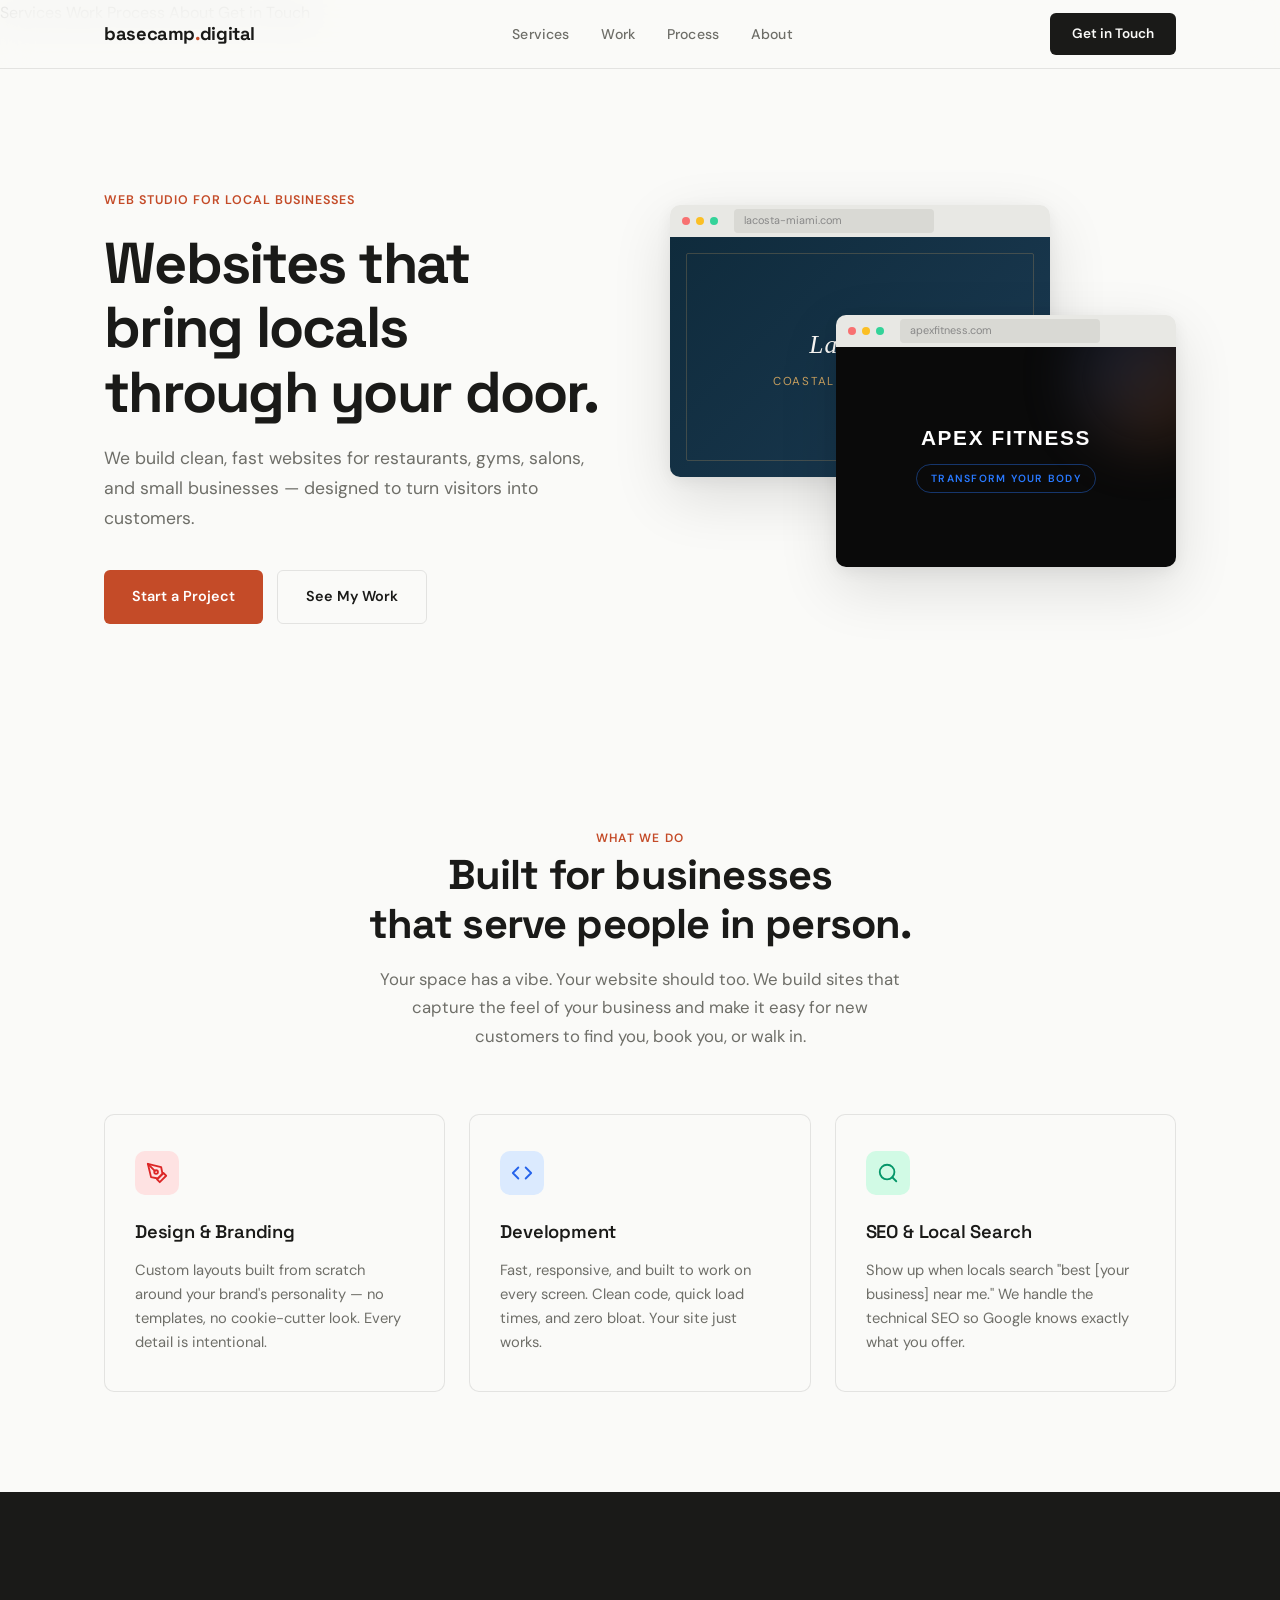
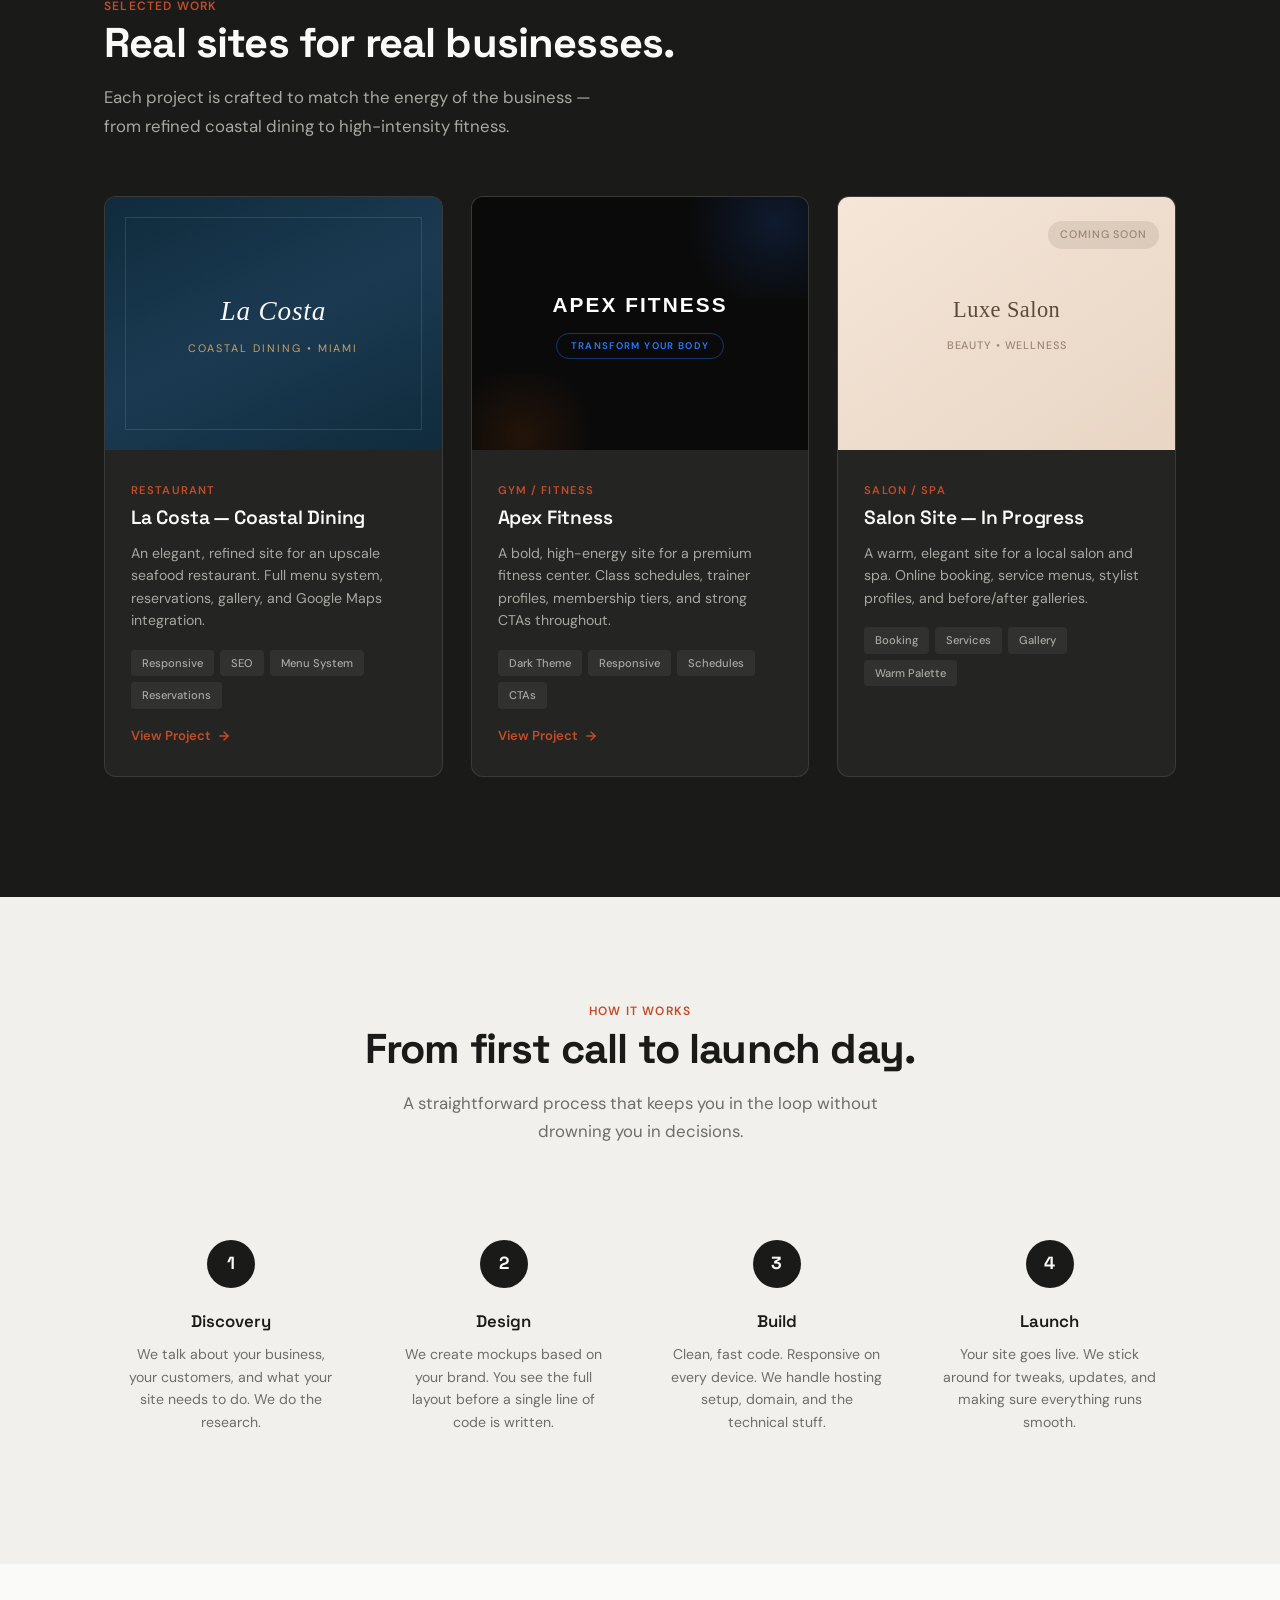
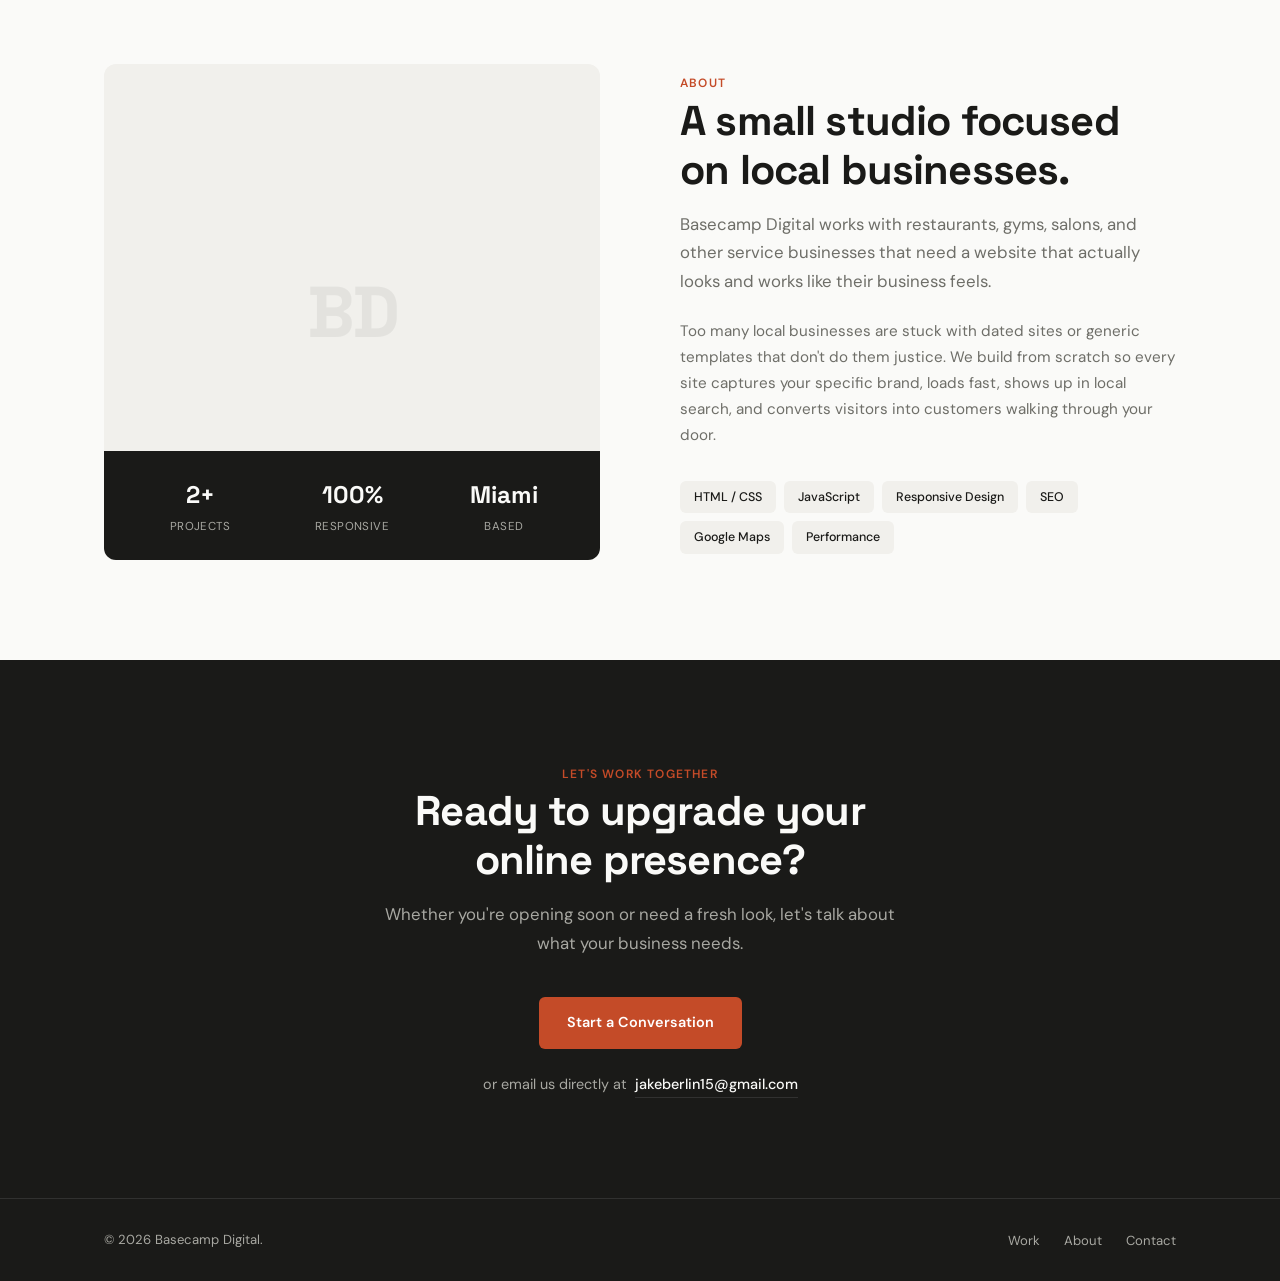
==== index.html @ 34c3a5a4 "pre-redesign snapshot" ====
<!DOCTYPE html>
<html lang="en">
<head>
  <meta charset="UTF-8">
  <meta name="viewport" content="width=device-width, initial-scale=1.0">
  <title>Basecamp Digital — Websites for Local Businesses</title>
  <meta name="description" content="Basecamp Digital builds sharp, conversion-focused websites for restaurants, gyms, salons, and local businesses. We make your online presence match your in-person experience.">
  <link rel="preconnect" href="https://fonts.googleapis.com">
  <link rel="preconnect" href="https://fonts.gstatic.com" crossorigin>
  <link href="https://fonts.googleapis.com/css2?family=DM+Sans:ital,opsz,wght@0,9..40,400;0,9..40,500;0,9..40,600;0,9..40,700;1,9..40,400&family=Space+Grotesk:wght@400;500;600;700&display=swap" rel="stylesheet">
  <style>
    /* ===== RESET ===== */
    *, *::before, *::after { margin: 0; padding: 0; box-sizing: border-box; }
    html { scroll-behavior: smooth; scroll-padding-top: 80px; }

    /* ===== TOKENS ===== */
    :root {
      --bg: #FAFAF8;
      --bg-alt: #F1F0EC;
      --bg-dark: #1A1A18;
      --bg-dark-alt: #242422;
      --text: #1A1A18;
      --text-muted: #6E6E68;
      --text-inv: #FAFAF8;
      --text-inv-muted: #A8A8A2;
      --accent: #C44B28;
      --accent-hover: #A83D1F;
      --rule: rgba(26,26,24,0.10);
      --rule-inv: rgba(250,250,248,0.10);
      --heading: 'Space Grotesk', system-ui, sans-serif;
      --body: 'DM Sans', system-ui, sans-serif;
      --ease: cubic-bezier(0.25, 0.46, 0.45, 0.94);
      --radius: 6px;
    }

    body {
      font-family: var(--body);
      color: var(--text);
      background: var(--bg);
      line-height: 1.65;
      -webkit-font-smoothing: antialiased;
      overflow-x: hidden;
    }

    img { max-width: 100%; display: block; }
    a { text-decoration: none; color: inherit; }

    .container {
      width: 100%;
      max-width: 1120px;
      margin: 0 auto;
      padding: 0 24px;
    }

    /* ===== NAV ===== */
    .nav {
      position: fixed; top: 0; left: 0; width: 100%;
      z-index: 100;
      background: rgba(250,250,248,0.88);
      backdrop-filter: blur(16px);
      -webkit-backdrop-filter: blur(16px);
      border-bottom: 1px solid var(--rule);
      transition: background 0.3s;
    }
    .nav .container {
      display: flex; align-items: center; justify-content: space-between;
      height: 68px;
    }
    .nav-brand {
      font-family: var(--heading);
      font-weight: 700;
      font-size: 1.15rem;
      letter-spacing: -0.02em;
      color: var(--text);
    }
    .nav-brand span { color: var(--accent); }
    .nav-links {
      display: flex; gap: 32px;
      list-style: none;
    }
    .nav-links a {
      font-size: 0.88rem;
      font-weight: 500;
      color: var(--text-muted);
      letter-spacing: 0.01em;
      transition: color 0.2s;
    }
    .nav-links a:hover { color: var(--text); }
    .nav-cta {
      font-size: 0.85rem;
      font-weight: 600;
      color: var(--text-inv);
      background: var(--text);
      padding: 10px 22px;
      border-radius: var(--radius);
      transition: background 0.2s, transform 0.15s;
    }
    .nav-cta:hover { background: var(--accent); transform: translateY(-1px); }

    .menu-toggle {
      display: none;
      background: none; border: none; cursor: pointer;
      width: 28px; height: 20px; position: relative;
    }
    .menu-toggle span {
      display: block; width: 100%; height: 2px;
      background: var(--text);
      position: absolute; left: 0;
      transition: all 0.3s var(--ease);
    }
    .menu-toggle span:nth-child(1) { top: 0; }
    .menu-toggle span:nth-child(2) { top: 9px; }
    .menu-toggle span:nth-child(3) { top: 18px; }
    .menu-toggle.active span:nth-child(1) { top: 9px; transform: rotate(45deg); }
    .menu-toggle.active span:nth-child(2) { opacity: 0; }
    .menu-toggle.active span:nth-child(3) { top: 9px; transform: rotate(-45deg); }

    /* ===== HERO ===== */
    .hero {
      padding: 160px 0 100px;
      position: relative;
    }
    .hero .container {
      display: grid;
      grid-template-columns: 1fr 1fr;
      gap: 60px;
      align-items: center;
    }
    .hero-label {
      display: inline-block;
      font-size: 0.78rem;
      font-weight: 600;
      letter-spacing: 0.08em;
      text-transform: uppercase;
      color: var(--accent);
      margin-bottom: 20px;
    }
    .hero h1 {
      font-family: var(--heading);
      font-size: clamp(2.4rem, 5vw, 3.6rem);
      font-weight: 700;
      line-height: 1.12;
      letter-spacing: -0.03em;
      color: var(--text);
      margin-bottom: 20px;
    }
    .hero-sub {
      font-size: 1.1rem;
      color: var(--text-muted);
      line-height: 1.7;
      max-width: 480px;
      margin-bottom: 36px;
    }
    .hero-actions { display: flex; gap: 14px; flex-wrap: wrap; }
    .btn {
      display: inline-flex; align-items: center; gap: 8px;
      font-family: var(--body);
      font-size: 0.9rem;
      font-weight: 600;
      padding: 14px 28px;
      border-radius: var(--radius);
      border: none; cursor: pointer;
      transition: all 0.2s var(--ease);
    }
    .btn-primary {
      background: var(--accent);
      color: #fff;
    }
    .btn-primary:hover { background: var(--accent-hover); transform: translateY(-1px); }
    .btn-secondary {
      background: transparent;
      color: var(--text);
      border: 1.5px solid var(--rule);
    }
    .btn-secondary:hover { border-color: var(--text); }

    /* Hero visual — stacked browser mockups */
    .hero-visual {
      position: relative;
      height: 420px;
    }
    .browser-mock {
      position: absolute;
      border-radius: 10px;
      overflow: hidden;
      box-shadow: 0 20px 60px rgba(0,0,0,0.12), 0 4px 16px rgba(0,0,0,0.06);
      transition: transform 0.4s var(--ease), box-shadow 0.4s var(--ease);
    }
    .browser-mock:hover {
      transform: translateY(-6px);
      box-shadow: 0 28px 70px rgba(0,0,0,0.16), 0 6px 20px rgba(0,0,0,0.08);
    }
    .browser-bar {
      height: 32px;
      background: #E8E8E4;
      display: flex; align-items: center; padding: 0 12px; gap: 6px;
    }
    .browser-dot {
      width: 8px; height: 8px; border-radius: 50%;
    }
    .browser-dot:nth-child(1) { background: #F87171; }
    .browser-dot:nth-child(2) { background: #FBBF24; }
    .browser-dot:nth-child(3) { background: #34D399; }
    .browser-url {
      margin-left: 10px;
      font-size: 0.68rem;
      color: #888;
      background: #D9D9D4;
      padding: 3px 10px;
      border-radius: 4px;
      flex: 1;
      max-width: 200px;
    }

    .mock-la-costa {
      width: 380px;
      top: 10px; left: 0;
      z-index: 2;
    }
    .mock-la-costa .mock-body {
      height: 240px;
      background: linear-gradient(135deg, #0F2B3C, #1B3A52);
      position: relative;
      display: flex; flex-direction: column;
      align-items: center; justify-content: center;
      color: #FAF8F5;
    }
    .mock-la-costa .mock-body h3 {
      font-family: 'Georgia', serif;
      font-size: 1.6rem;
      font-weight: 400;
      font-style: italic;
      letter-spacing: 0.04em;
      margin-bottom: 6px;
    }
    .mock-la-costa .mock-body p {
      font-size: 0.72rem;
      letter-spacing: 0.15em;
      text-transform: uppercase;
      color: #C9A05F;
    }
    .mock-la-costa .mock-body::before {
      content: '';
      position: absolute;
      top: 16px; left: 16px; right: 16px; bottom: 16px;
      border: 1px solid rgba(201,160,95,0.25);
      border-radius: 2px;
      pointer-events: none;
    }

    .mock-apex {
      width: 340px;
      top: 120px; right: 0;
      z-index: 3;
    }
    .mock-apex .mock-body {
      height: 220px;
      background: #0a0a0a;
      display: flex; flex-direction: column;
      align-items: center; justify-content: center;
      color: #fff;
      position: relative;
      overflow: hidden;
    }
    .mock-apex .mock-body::before {
      content: '';
      position: absolute;
      top: -40px; right: -40px;
      width: 140px; height: 140px;
      background: linear-gradient(135deg, #2979ff, #ff6d00);
      border-radius: 50%;
      opacity: 0.2;
      filter: blur(30px);
    }
    .mock-apex .mock-body h3 {
      font-family: 'Inter', sans-serif;
      font-size: 1.3rem;
      font-weight: 900;
      text-transform: uppercase;
      letter-spacing: 0.08em;
      margin-bottom: 8px;
    }
    .mock-apex .mock-body .mock-tag {
      font-size: 0.65rem;
      font-weight: 600;
      text-transform: uppercase;
      letter-spacing: 0.12em;
      padding: 5px 14px;
      border: 1px solid rgba(41,121,255,0.4);
      border-radius: 20px;
      color: #2979ff;
    }

    /* ===== SECTION SHARED ===== */
    .section-tag {
      font-size: 0.75rem;
      font-weight: 600;
      letter-spacing: 0.1em;
      text-transform: uppercase;
      color: var(--accent);
      margin-bottom: 14px;
    }
    .section-title {
      font-family: var(--heading);
      font-size: clamp(1.8rem, 3.5vw, 2.6rem);
      font-weight: 700;
      letter-spacing: -0.02em;
      line-height: 1.18;
      margin-bottom: 16px;
    }
    .section-desc {
      font-size: 1.05rem;
      color: var(--text-muted);
      max-width: 520px;
      line-height: 1.7;
    }

    /* ===== SERVICES ===== */
    .services {
      padding: 100px 0;
      background: var(--bg);
    }
    .services-header {
      text-align: center;
      margin-bottom: 64px;
    }
    .services-header .section-desc { margin: 0 auto; }
    .services-grid {
      display: grid;
      grid-template-columns: repeat(3, 1fr);
      gap: 24px;
    }
    .service-card {
      padding: 36px 30px;
      border-radius: 10px;
      border: 1px solid var(--rule);
      background: var(--bg);
      transition: all 0.3s var(--ease);
    }
    .service-card:hover {
      border-color: transparent;
      box-shadow: 0 12px 40px rgba(0,0,0,0.07);
      transform: translateY(-4px);
    }
    .service-icon {
      width: 44px; height: 44px;
      border-radius: 10px;
      display: flex; align-items: center; justify-content: center;
      margin-bottom: 22px;
      font-size: 1.2rem;
    }
    .service-icon.design { background: #FEE2E2; color: #DC2626; }
    .service-icon.dev { background: #DBEAFE; color: #2563EB; }
    .service-icon.seo { background: #D1FAE5; color: #059669; }
    .service-card h3 {
      font-family: var(--heading);
      font-size: 1.15rem;
      font-weight: 600;
      margin-bottom: 10px;
      letter-spacing: -0.01em;
    }
    .service-card p {
      font-size: 0.92rem;
      color: var(--text-muted);
      line-height: 1.65;
    }

    /* ===== WORK / PORTFOLIO ===== */
    .work {
      padding: 100px 0 120px;
      background: var(--bg-dark);
      color: var(--text-inv);
    }
    .work .section-desc { color: var(--text-inv-muted); }
    .work-header {
      display: flex;
      justify-content: space-between;
      align-items: flex-end;
      margin-bottom: 56px;
    }
    .work-grid {
      display: grid;
      grid-template-columns: repeat(3, 1fr);
      gap: 28px;
    }
    .work-card {
      border-radius: 12px;
      overflow: hidden;
      background: var(--bg-dark-alt);
      border: 1px solid var(--rule-inv);
      transition: all 0.35s var(--ease);
      position: relative;
    }
    .work-card:hover {
      transform: translateY(-6px);
      border-color: rgba(250,250,248,0.18);
      box-shadow: 0 20px 50px rgba(0,0,0,0.3);
    }
    .work-thumb {
      width: 100%;
      aspect-ratio: 4/3;
      overflow: hidden;
      position: relative;
    }
    .work-thumb-inner {
      width: 100%;
      height: 100%;
      display: flex;
      flex-direction: column;
      align-items: center;
      justify-content: center;
      transition: transform 0.4s var(--ease);
    }
    .work-card:hover .work-thumb-inner { transform: scale(1.03); }

    /* La Costa preview thumb */
    .thumb-lacosta {
      background: linear-gradient(155deg, #0F2B3C 0%, #1B3A52 50%, #0F2B3C 100%);
      position: relative;
    }
    .thumb-lacosta::after {
      content: '';
      position: absolute;
      inset: 20px;
      border: 1px solid rgba(201,160,95,0.2);
      pointer-events: none;
    }
    .thumb-lacosta h4 {
      font-family: 'Georgia', serif;
      font-size: 1.7rem;
      font-weight: 400;
      font-style: italic;
      color: #FAF8F5;
      letter-spacing: 0.03em;
    }
    .thumb-lacosta span {
      font-size: 0.68rem;
      letter-spacing: 0.18em;
      text-transform: uppercase;
      color: #C9A05F;
      margin-top: 6px;
    }

    /* Apex preview thumb */
    .thumb-apex {
      background: #0a0a0a;
      position: relative;
      overflow: hidden;
    }
    .thumb-apex::before {
      content: '';
      position: absolute;
      top: -20%; right: -20%;
      width: 60%; height: 60%;
      background: radial-gradient(circle, rgba(41,121,255,0.15), transparent 70%);
      pointer-events: none;
    }
    .thumb-apex::after {
      content: '';
      position: absolute;
      bottom: -20%; left: -10%;
      width: 50%; height: 50%;
      background: radial-gradient(circle, rgba(255,109,0,0.1), transparent 70%);
      pointer-events: none;
    }
    .thumb-apex h4 {
      font-family: 'Inter', sans-serif;
      font-size: 1.3rem;
      font-weight: 900;
      text-transform: uppercase;
      letter-spacing: 0.1em;
      color: #fff;
    }
    .thumb-apex span {
      display: inline-block;
      margin-top: 10px;
      font-size: 0.6rem;
      font-weight: 600;
      letter-spacing: 0.14em;
      text-transform: uppercase;
      padding: 4px 14px;
      border: 1px solid rgba(41,121,255,0.4);
      border-radius: 20px;
      color: #2979ff;
    }

    /* Salon coming-soon thumb */
    .thumb-salon {
      background: linear-gradient(145deg, #F5E6D8, #E8D5C4);
      position: relative;
    }
    .thumb-salon h4 {
      font-family: 'Georgia', serif;
      font-size: 1.4rem;
      font-weight: 400;
      color: #5C4A3A;
      letter-spacing: 0.02em;
    }
    .thumb-salon span {
      font-size: 0.68rem;
      font-weight: 500;
      letter-spacing: 0.08em;
      text-transform: uppercase;
      color: #9B8574;
      margin-top: 8px;
    }
    .coming-soon-badge {
      position: absolute;
      top: 16px;
      right: 16px;
      font-size: 0.65rem;
      font-weight: 600;
      letter-spacing: 0.06em;
      text-transform: uppercase;
      padding: 5px 12px;
      border-radius: 20px;
      background: rgba(92, 74, 58, 0.12);
      color: #5C4A3A;
    }

    .work-info { padding: 26px 26px 28px; }
    .work-type {
      font-size: 0.7rem;
      font-weight: 600;
      letter-spacing: 0.1em;
      text-transform: uppercase;
      color: var(--accent);
      margin-bottom: 8px;
    }
    .work-info h3 {
      font-family: var(--heading);
      font-size: 1.2rem;
      font-weight: 600;
      letter-spacing: -0.01em;
      margin-bottom: 8px;
      color: var(--text-inv);
    }
    .work-info p {
      font-size: 0.88rem;
      color: var(--text-inv-muted);
      line-height: 1.6;
      margin-bottom: 18px;
    }
    .work-tags {
      display: flex; flex-wrap: wrap; gap: 6px;
    }
    .work-tag {
      font-size: 0.7rem;
      font-weight: 500;
      padding: 4px 11px;
      border-radius: 4px;
      background: rgba(250,250,248,0.06);
      color: var(--text-inv-muted);
    }
    .work-link {
      display: inline-flex;
      align-items: center;
      gap: 6px;
      font-size: 0.82rem;
      font-weight: 600;
      color: var(--accent);
      margin-top: 16px;
      transition: gap 0.2s;
    }
    .work-link:hover { gap: 10px; }
    .work-link svg { width: 14px; height: 14px; }

    /* ===== PROCESS ===== */
    .process {
      padding: 100px 0;
      background: var(--bg-alt);
    }
    .process-header {
      text-align: center;
      margin-bottom: 64px;
    }
    .process-header .section-desc { margin: 0 auto; }
    .process-steps {
      display: grid;
      grid-template-columns: repeat(4, 1fr);
      gap: 20px;
      position: relative;
    }
    .process-step {
      text-align: center;
      padding: 30px 20px;
    }
    .step-num {
      display: inline-flex;
      align-items: center; justify-content: center;
      width: 48px; height: 48px;
      border-radius: 50%;
      background: var(--text);
      color: var(--text-inv);
      font-family: var(--heading);
      font-size: 1.1rem;
      font-weight: 700;
      margin-bottom: 20px;
    }
    .process-step h3 {
      font-family: var(--heading);
      font-size: 1.05rem;
      font-weight: 600;
      margin-bottom: 8px;
    }
    .process-step p {
      font-size: 0.88rem;
      color: var(--text-muted);
      line-height: 1.6;
    }

    /* ===== ABOUT ===== */
    .about {
      padding: 100px 0;
      background: var(--bg);
    }
    .about .container {
      display: grid;
      grid-template-columns: 1fr 1fr;
      gap: 80px;
      align-items: center;
    }
    .about-visual {
      background: var(--bg-alt);
      border-radius: 12px;
      aspect-ratio: 1;
      display: flex;
      flex-direction: column;
      align-items: center;
      justify-content: center;
      position: relative;
      overflow: hidden;
    }
    .about-visual-text {
      font-family: var(--heading);
      font-size: 4.5rem;
      font-weight: 700;
      color: var(--text);
      opacity: 0.06;
      letter-spacing: -0.04em;
      line-height: 1;
    }
    .about-stats {
      position: absolute;
      bottom: 0; left: 0; right: 0;
      display: grid;
      grid-template-columns: repeat(3, 1fr);
      background: var(--text);
      padding: 24px 20px;
    }
    .stat {
      text-align: center;
    }
    .stat-num {
      font-family: var(--heading);
      font-size: 1.5rem;
      font-weight: 700;
      color: var(--text-inv);
    }
    .stat-label {
      font-size: 0.72rem;
      color: var(--text-inv-muted);
      letter-spacing: 0.04em;
      text-transform: uppercase;
      margin-top: 2px;
    }
    .about-content .section-desc {
      margin-bottom: 24px;
    }
    .about-detail {
      font-size: 0.95rem;
      color: var(--text-muted);
      line-height: 1.7;
      margin-bottom: 32px;
    }
    .about-tools {
      display: flex; flex-wrap: wrap; gap: 8px;
    }
    .tool-tag {
      font-size: 0.78rem;
      font-weight: 500;
      padding: 6px 14px;
      border-radius: var(--radius);
      background: var(--bg-alt);
      color: var(--text);
    }

    /* ===== CTA ===== */
    .cta-section {
      padding: 100px 0;
      background: var(--bg-dark);
      text-align: center;
    }
    .cta-section .section-tag { color: var(--accent); }
    .cta-section .section-title { color: var(--text-inv); }
    .cta-section .section-desc {
      color: var(--text-inv-muted);
      margin: 0 auto 40px;
    }
    .cta-actions { display: flex; gap: 14px; justify-content: center; flex-wrap: wrap; }
    .cta-email {
      display: inline-flex;
      align-items: center;
      gap: 8px;
      font-size: 0.9rem;
      color: var(--text-inv-muted);
      margin-top: 24px;
    }
    .cta-email a {
      color: var(--text-inv);
      font-weight: 500;
      border-bottom: 1px solid var(--rule-inv);
      transition: border-color 0.2s;
    }
    .cta-email a:hover { border-color: var(--accent); color: var(--accent); }

    /* ===== FOOTER ===== */
    .footer {
      padding: 28px 0;
      background: var(--bg-dark);
      border-top: 1px solid var(--rule-inv);
    }
    .footer .container {
      display: flex;
      justify-content: space-between;
      align-items: center;
    }
    .footer-left {
      font-size: 0.82rem;
      color: var(--text-inv-muted);
    }
    .footer-links {
      display: flex; gap: 24px; list-style: none;
    }
    .footer-links a {
      font-size: 0.82rem;
      color: var(--text-inv-muted);
      transition: color 0.2s;
    }
    .footer-links a:hover { color: var(--text-inv); }

    /* ===== RESPONSIVE ===== */
    @media (max-width: 960px) {
      .hero .container { grid-template-columns: 1fr; gap: 40px; }
      .hero-visual { height: 320px; margin: 0 auto; max-width: 500px; }
      .mock-la-costa { width: 300px; }
      .mock-apex { width: 270px; }
      .work-grid { grid-template-columns: repeat(2, 1fr); }
      .work-grid .work-card:last-child {
        grid-column: 1 / -1;
        max-width: 400px;
        justify-self: center;
      }
      .services-grid { grid-template-columns: repeat(2, 1fr); }
      .services-grid .service-card:last-child {
        grid-column: 1 / -1;
        max-width: 400px;
        justify-self: center;
      }
      .process-steps { grid-template-columns: repeat(2, 1fr); }
      .about .container { grid-template-columns: 1fr; gap: 40px; }
      .about-visual { max-height: 360px; }
    }
    @media (max-width: 680px) {
      .nav-links, .nav-cta-desktop { display: none; }
      .menu-toggle { display: block; }
      .mobile-menu {
        position: fixed;
        top: 68px; left: 0; right: 0; bottom: 0;
        background: rgba(250,250,248,0.98);
        backdrop-filter: blur(12px);
        display: flex; flex-direction: column;
        align-items: center; justify-content: center;
        gap: 28px;
        transform: translateY(-100%);
        opacity: 0;
        transition: all 0.35s var(--ease);
        z-index: 99;
        pointer-events: none;
      }
      .mobile-menu.open {
        transform: translateY(0);
        opacity: 1;
        pointer-events: auto;
      }
      .mobile-menu a {
        font-family: var(--heading);
        font-size: 1.4rem;
        font-weight: 600;
        color: var(--text);
        letter-spacing: -0.01em;
      }
      .hero { padding: 130px 0 60px; }
      .hero h1 { font-size: 2.2rem; }
      .hero-visual { height: 280px; }
      .mock-la-costa { width: 240px; }
      .mock-apex { width: 220px; top: 100px; }
      .work-grid { grid-template-columns: 1fr; }
      .work-grid .work-card:last-child { max-width: none; }
      .services-grid { grid-template-columns: 1fr; }
      .services-grid .service-card:last-child { max-width: none; }
      .process-steps { grid-template-columns: 1fr; }
      .work-header { flex-direction: column; align-items: flex-start; gap: 20px; }
      .footer .container { flex-direction: column; gap: 12px; text-align: center; }
      .about-stats { padding: 18px 12px; }
      .stat-num { font-size: 1.2rem; }
    }

    /* ===== ANIMATIONS ===== */
    .fade-up {
      opacity: 0;
      transform: translateY(28px);
      transition: opacity 0.6s var(--ease), transform 0.6s var(--ease);
    }
    .fade-up.visible {
      opacity: 1;
      transform: translateY(0);
    }
  </style>
</head>
<body>

  <!-- Nav -->
  <nav class="nav">
    <div class="container">
      <a href="#" class="nav-brand">basecamp<span>.</span>digital</a>
      <ul class="nav-links">
        <li><a href="#services">Services</a></li>
        <li><a href="#work">Work</a></li>
        <li><a href="#process">Process</a></li>
        <li><a href="#about">About</a></li>
      </ul>
      <a href="#contact" class="nav-cta nav-cta-desktop">Get in Touch</a>
      <button class="menu-toggle" id="menuToggle" aria-label="Toggle menu">
        <span></span><span></span><span></span>
      </button>
    </div>
  </nav>

  <!-- Mobile Menu -->
  <div class="mobile-menu" id="mobileMenu">
    <a href="#services">Services</a>
    <a href="#work">Work</a>
    <a href="#process">Process</a>
    <a href="#about">About</a>
    <a href="#contact">Get in Touch</a>
  </div>

  <!-- Hero -->
  <section class="hero">
    <div class="container">
      <div class="hero-text">
        <span class="hero-label">Web Studio for Local Businesses</span>
        <h1>Websites that bring locals through your door.</h1>
        <p class="hero-sub">We build clean, fast websites for restaurants, gyms, salons, and small businesses — designed to turn visitors into customers.</p>
        <div class="hero-actions">
          <a href="#contact" class="btn btn-primary">Start a Project</a>
          <a href="#work" class="btn btn-secondary">See My Work</a>
        </div>
      </div>
      <div class="hero-visual">
        <div class="browser-mock mock-la-costa">
          <div class="browser-bar">
            <span class="browser-dot"></span>
            <span class="browser-dot"></span>
            <span class="browser-dot"></span>
            <span class="browser-url">lacosta-miami.com</span>
          </div>
          <div class="mock-body">
            <h3>La Costa</h3>
            <p>Coastal Dining &bull; Miami</p>
          </div>
        </div>
        <div class="browser-mock mock-apex">
          <div class="browser-bar">
            <span class="browser-dot"></span>
            <span class="browser-dot"></span>
            <span class="browser-dot"></span>
            <span class="browser-url">apexfitness.com</span>
          </div>
          <div class="mock-body">
            <h3>APEX FITNESS</h3>
            <span class="mock-tag">Transform Your Body</span>
          </div>
        </div>
      </div>
    </div>
  </section>

  <!-- Services -->
  <section id="services" class="services">
    <div class="container">
      <div class="services-header fade-up">
        <span class="section-tag">What We Do</span>
        <h2 class="section-title">Built for businesses<br>that serve people in person.</h2>
        <p class="section-desc">Your space has a vibe. Your website should too. We build sites that capture the feel of your business and make it easy for new customers to find you, book you, or walk in.</p>
      </div>
      <div class="services-grid">
        <div class="service-card fade-up">
          <div class="service-icon design">
            <svg width="22" height="22" viewBox="0 0 24 24" fill="none" stroke="currentColor" stroke-width="2" stroke-linecap="round" stroke-linejoin="round"><path d="M12 19l7-7 3 3-7 7-3-3z"/><path d="M18 13l-1.5-7.5L2 2l3.5 14.5L13 18l5-5z"/><path d="M2 2l7.586 7.586"/><circle cx="11" cy="11" r="2"/></svg>
          </div>
          <h3>Design & Branding</h3>
          <p>Custom layouts built from scratch around your brand's personality — no templates, no cookie-cutter look. Every detail is intentional.</p>
        </div>
        <div class="service-card fade-up">
          <div class="service-icon dev">
            <svg width="22" height="22" viewBox="0 0 24 24" fill="none" stroke="currentColor" stroke-width="2" stroke-linecap="round" stroke-linejoin="round"><polyline points="16 18 22 12 16 6"/><polyline points="8 6 2 12 8 18"/></svg>
          </div>
          <h3>Development</h3>
          <p>Fast, responsive, and built to work on every screen. Clean code, quick load times, and zero bloat. Your site just works.</p>
        </div>
        <div class="service-card fade-up">
          <div class="service-icon seo">
            <svg width="22" height="22" viewBox="0 0 24 24" fill="none" stroke="currentColor" stroke-width="2" stroke-linecap="round" stroke-linejoin="round"><circle cx="11" cy="11" r="8"/><line x1="21" y1="21" x2="16.65" y2="16.65"/></svg>
          </div>
          <h3>SEO & Local Search</h3>
          <p>Show up when locals search "best [your business] near me." We handle the technical SEO so Google knows exactly what you offer.</p>
        </div>
      </div>
    </div>
  </section>

  <!-- Work -->
  <section id="work" class="work">
    <div class="container">
      <div class="work-header fade-up">
        <div>
          <span class="section-tag">Selected Work</span>
          <h2 class="section-title">Real sites for real businesses.</h2>
          <p class="section-desc">Each project is crafted to match the energy of the business — from refined coastal dining to high-intensity fitness.</p>
        </div>
      </div>
      <div class="work-grid">

        <!-- La Costa -->
        <div class="work-card fade-up">
          <div class="work-thumb">
            <div class="work-thumb-inner thumb-lacosta">
              <h4>La Costa</h4>
              <span>Coastal Dining &bull; Miami</span>
            </div>
          </div>
          <div class="work-info">
            <span class="work-type">Restaurant</span>
            <h3>La Costa — Coastal Dining</h3>
            <p>An elegant, refined site for an upscale seafood restaurant. Full menu system, reservations, gallery, and Google Maps integration.</p>
            <div class="work-tags">
              <span class="work-tag">Responsive</span>
              <span class="work-tag">SEO</span>
              <span class="work-tag">Menu System</span>
              <span class="work-tag">Reservations</span>
            </div>
            <a href="la-costa-restaurant/index.html" class="work-link">
              View Project <svg viewBox="0 0 24 24" fill="none" stroke="currentColor" stroke-width="2.5" stroke-linecap="round" stroke-linejoin="round"><line x1="5" y1="12" x2="19" y2="12"/><polyline points="12 5 19 12 12 19"/></svg>
            </a>
          </div>
        </div>

        <!-- Apex Fitness -->
        <div class="work-card fade-up">
          <div class="work-thumb">
            <div class="work-thumb-inner thumb-apex">
              <h4>APEX FITNESS</h4>
              <span>Transform Your Body</span>
            </div>
          </div>
          <div class="work-info">
            <span class="work-type">Gym / Fitness</span>
            <h3>Apex Fitness</h3>
            <p>A bold, high-energy site for a premium fitness center. Class schedules, trainer profiles, membership tiers, and strong CTAs throughout.</p>
            <div class="work-tags">
              <span class="work-tag">Dark Theme</span>
              <span class="work-tag">Responsive</span>
              <span class="work-tag">Schedules</span>
              <span class="work-tag">CTAs</span>
            </div>
            <a href="apex-fitness/index.html" class="work-link">
              View Project <svg viewBox="0 0 24 24" fill="none" stroke="currentColor" stroke-width="2.5" stroke-linecap="round" stroke-linejoin="round"><line x1="5" y1="12" x2="19" y2="12"/><polyline points="12 5 19 12 12 19"/></svg>
            </a>
          </div>
        </div>

        <!-- Salon — Coming Soon -->
        <div class="work-card fade-up">
          <div class="work-thumb">
            <div class="work-thumb-inner thumb-salon">
              <span class="coming-soon-badge">Coming Soon</span>
              <h4>Luxe Salon</h4>
              <span>Beauty &bull; Wellness</span>
            </div>
          </div>
          <div class="work-info">
            <span class="work-type">Salon / Spa</span>
            <h3>Salon Site — In Progress</h3>
            <p>A warm, elegant site for a local salon and spa. Online booking, service menus, stylist profiles, and before/after galleries.</p>
            <div class="work-tags">
              <span class="work-tag">Booking</span>
              <span class="work-tag">Services</span>
              <span class="work-tag">Gallery</span>
              <span class="work-tag">Warm Palette</span>
            </div>
          </div>
        </div>

      </div>
    </div>
  </section>

  <!-- Process -->
  <section id="process" class="process">
    <div class="container">
      <div class="process-header fade-up">
        <span class="section-tag">How It Works</span>
        <h2 class="section-title">From first call to launch day.</h2>
        <p class="section-desc">A straightforward process that keeps you in the loop without drowning you in decisions.</p>
      </div>
      <div class="process-steps">
        <div class="process-step fade-up">
          <div class="step-num">1</div>
          <h3>Discovery</h3>
          <p>We talk about your business, your customers, and what your site needs to do. We do the research.</p>
        </div>
        <div class="process-step fade-up">
          <div class="step-num">2</div>
          <h3>Design</h3>
          <p>We create mockups based on your brand. You see the full layout before a single line of code is written.</p>
        </div>
        <div class="process-step fade-up">
          <div class="step-num">3</div>
          <h3>Build</h3>
          <p>Clean, fast code. Responsive on every device. We handle hosting setup, domain, and the technical stuff.</p>
        </div>
        <div class="process-step fade-up">
          <div class="step-num">4</div>
          <h3>Launch</h3>
          <p>Your site goes live. We stick around for tweaks, updates, and making sure everything runs smooth.</p>
        </div>
      </div>
    </div>
  </section>

  <!-- About -->
  <section id="about" class="about">
    <div class="container">
      <div class="about-visual fade-up">
        <span class="about-visual-text">BD</span>
        <div class="about-stats">
          <div class="stat">
            <div class="stat-num">2+</div>
            <div class="stat-label">Projects</div>
          </div>
          <div class="stat">
            <div class="stat-num">100%</div>
            <div class="stat-label">Responsive</div>
          </div>
          <div class="stat">
            <div class="stat-num">Miami</div>
            <div class="stat-label">Based</div>
          </div>
        </div>
      </div>
      <div class="about-content fade-up">
        <span class="section-tag">About</span>
        <h2 class="section-title">A small studio focused on local businesses.</h2>
        <p class="section-desc">Basecamp Digital works with restaurants, gyms, salons, and other service businesses that need a website that actually looks and works like their business feels.</p>
        <p class="about-detail">Too many local businesses are stuck with dated sites or generic templates that don't do them justice. We build from scratch so every site captures your specific brand, loads fast, shows up in local search, and converts visitors into customers walking through your door.</p>
        <div class="about-tools">
          <span class="tool-tag">HTML / CSS</span>
          <span class="tool-tag">JavaScript</span>
          <span class="tool-tag">Responsive Design</span>
          <span class="tool-tag">SEO</span>
          <span class="tool-tag">Google Maps</span>
          <span class="tool-tag">Performance</span>
        </div>
      </div>
    </div>
  </section>

  <!-- CTA -->
  <section id="contact" class="cta-section">
    <div class="container">
      <span class="section-tag fade-up">Let's Work Together</span>
      <h2 class="section-title fade-up">Ready to upgrade your<br>online presence?</h2>
      <p class="section-desc fade-up">Whether you're opening soon or need a fresh look, let's talk about what your business needs.</p>
      <div class="cta-actions fade-up">
        <a href="mailto:jakeberlin15@gmail.com?subject=Website%20Inquiry" class="btn btn-primary">Start a Conversation</a>
      </div>
      <div class="cta-email fade-up">
        <span>or email us directly at</span>
        <a href="mailto:jakeberlin15@gmail.com">jakeberlin15@gmail.com</a>
      </div>
    </div>
  </section>

  <!-- Footer -->
  <footer class="footer">
    <div class="container">
      <span class="footer-left">&copy; 2026 Basecamp Digital.</span>
      <ul class="footer-links">
        <li><a href="#work">Work</a></li>
        <li><a href="#about">About</a></li>
        <li><a href="#contact">Contact</a></li>
      </ul>
    </div>
  </footer>

  <script>
    // Mobile menu toggle
    const toggle = document.getElementById('menuToggle');
    const mobileMenu = document.getElementById('mobileMenu');
    toggle.addEventListener('click', () => {
      toggle.classList.toggle('active');
      mobileMenu.classList.toggle('open');
    });
    mobileMenu.querySelectorAll('a').forEach(link => {
      link.addEventListener('click', () => {
        toggle.classList.remove('active');
        mobileMenu.classList.remove('open');
      });
    });

    // Scroll-triggered fade-ups
    const observer = new IntersectionObserver((entries) => {
      entries.forEach(entry => {
        if (entry.isIntersecting) {
          entry.target.classList.add('visible');
        }
      });
    }, { threshold: 0.12, rootMargin: '0px 0px -40px 0px' });

    document.querySelectorAll('.fade-up').forEach(el => observer.observe(el));

    // Nav background on scroll
    const nav = document.querySelector('.nav');
    window.addEventListener('scroll', () => {
      if (window.scrollY > 40) {
        nav.style.background = 'rgba(250,250,248,0.96)';
        nav.style.boxShadow = '0 1px 8px rgba(0,0,0,0.04)';
      } else {
        nav.style.background = 'rgba(250,250,248,0.88)';
        nav.style.boxShadow = 'none';
      }
    });
  </script>
</body>
</html>
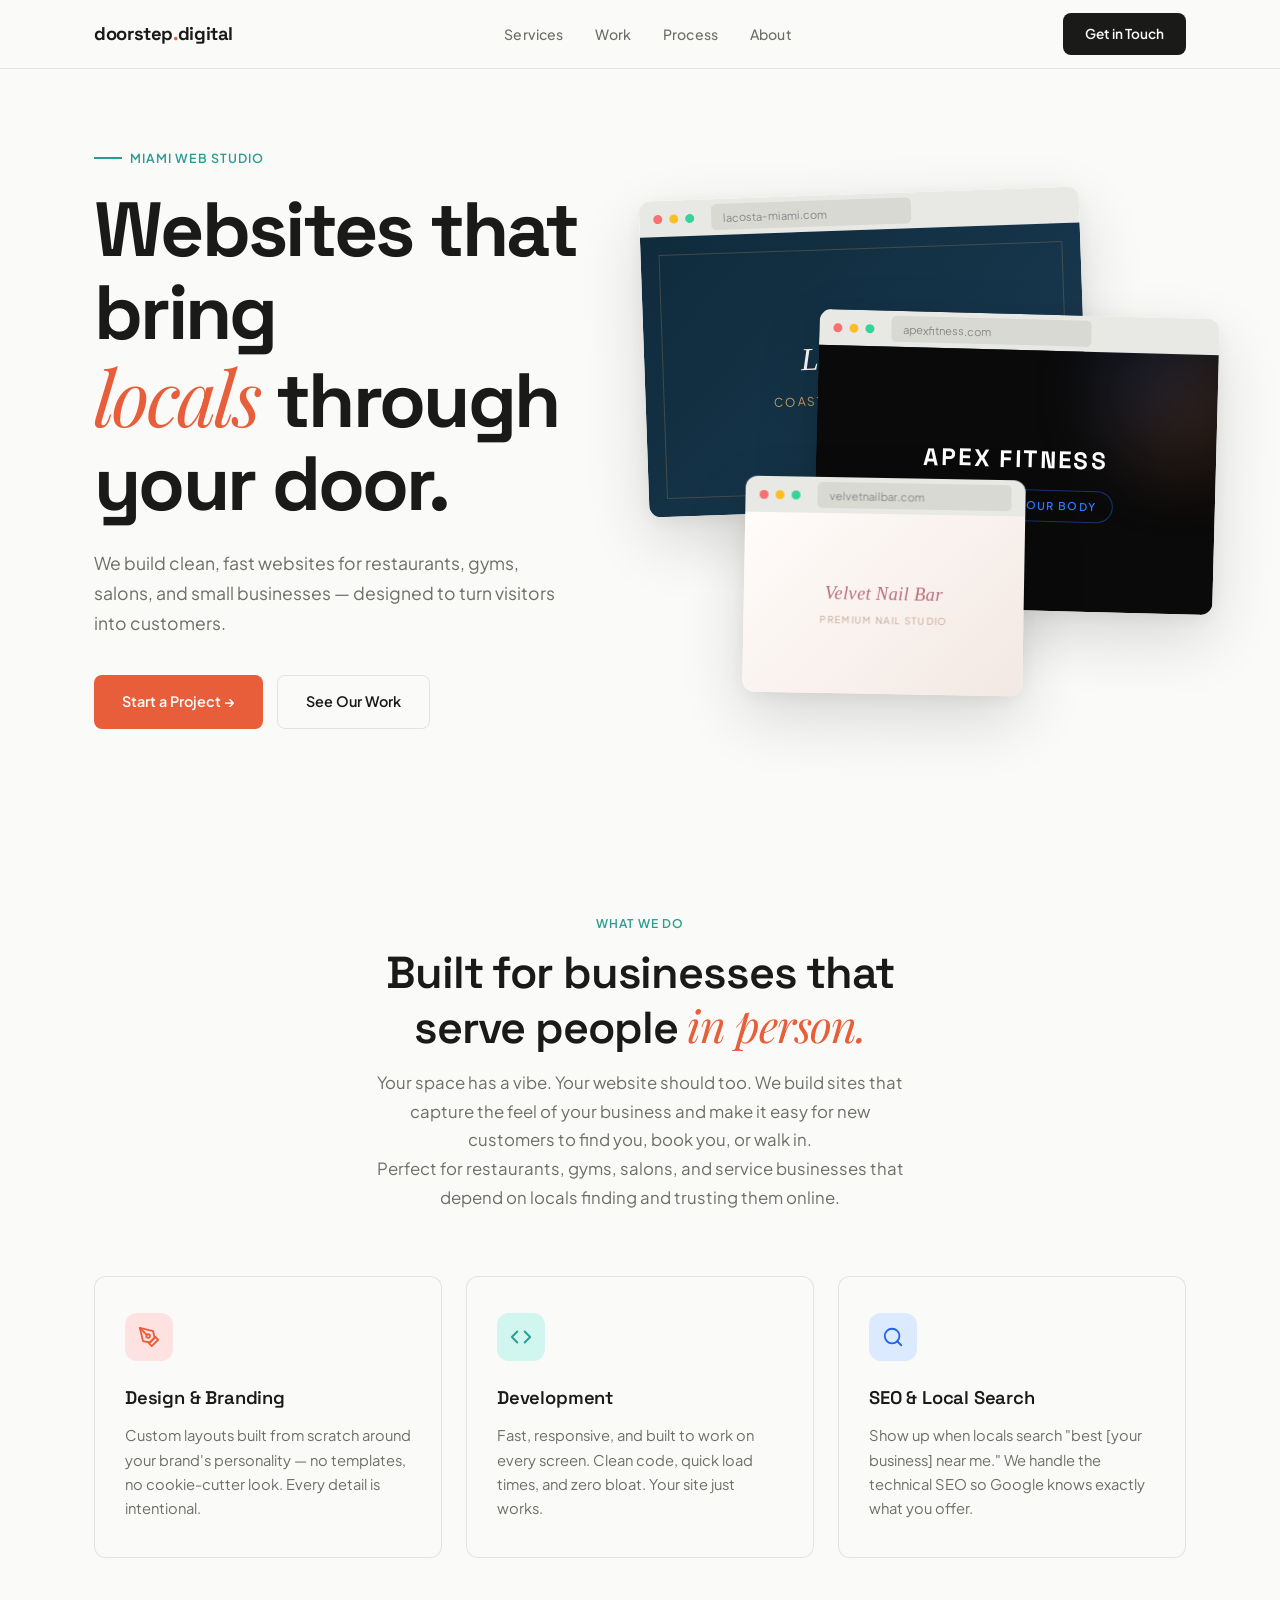
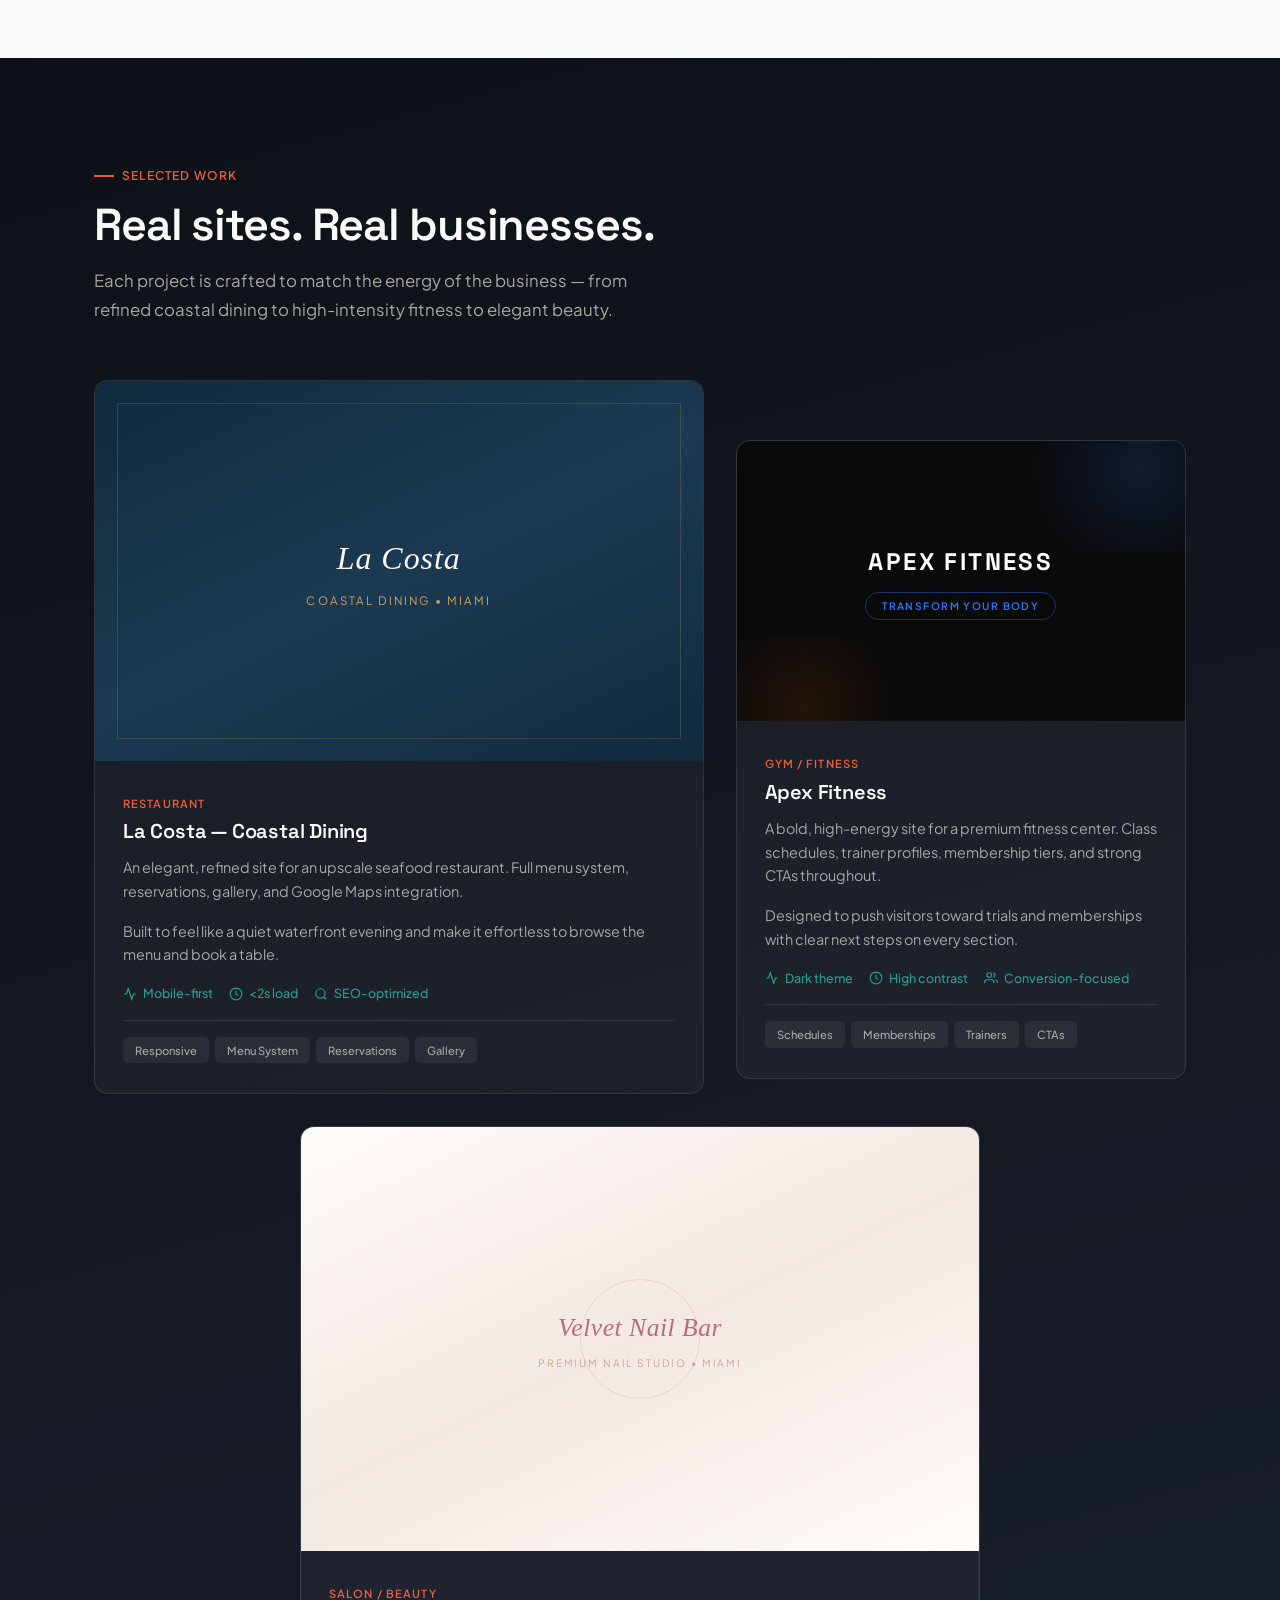
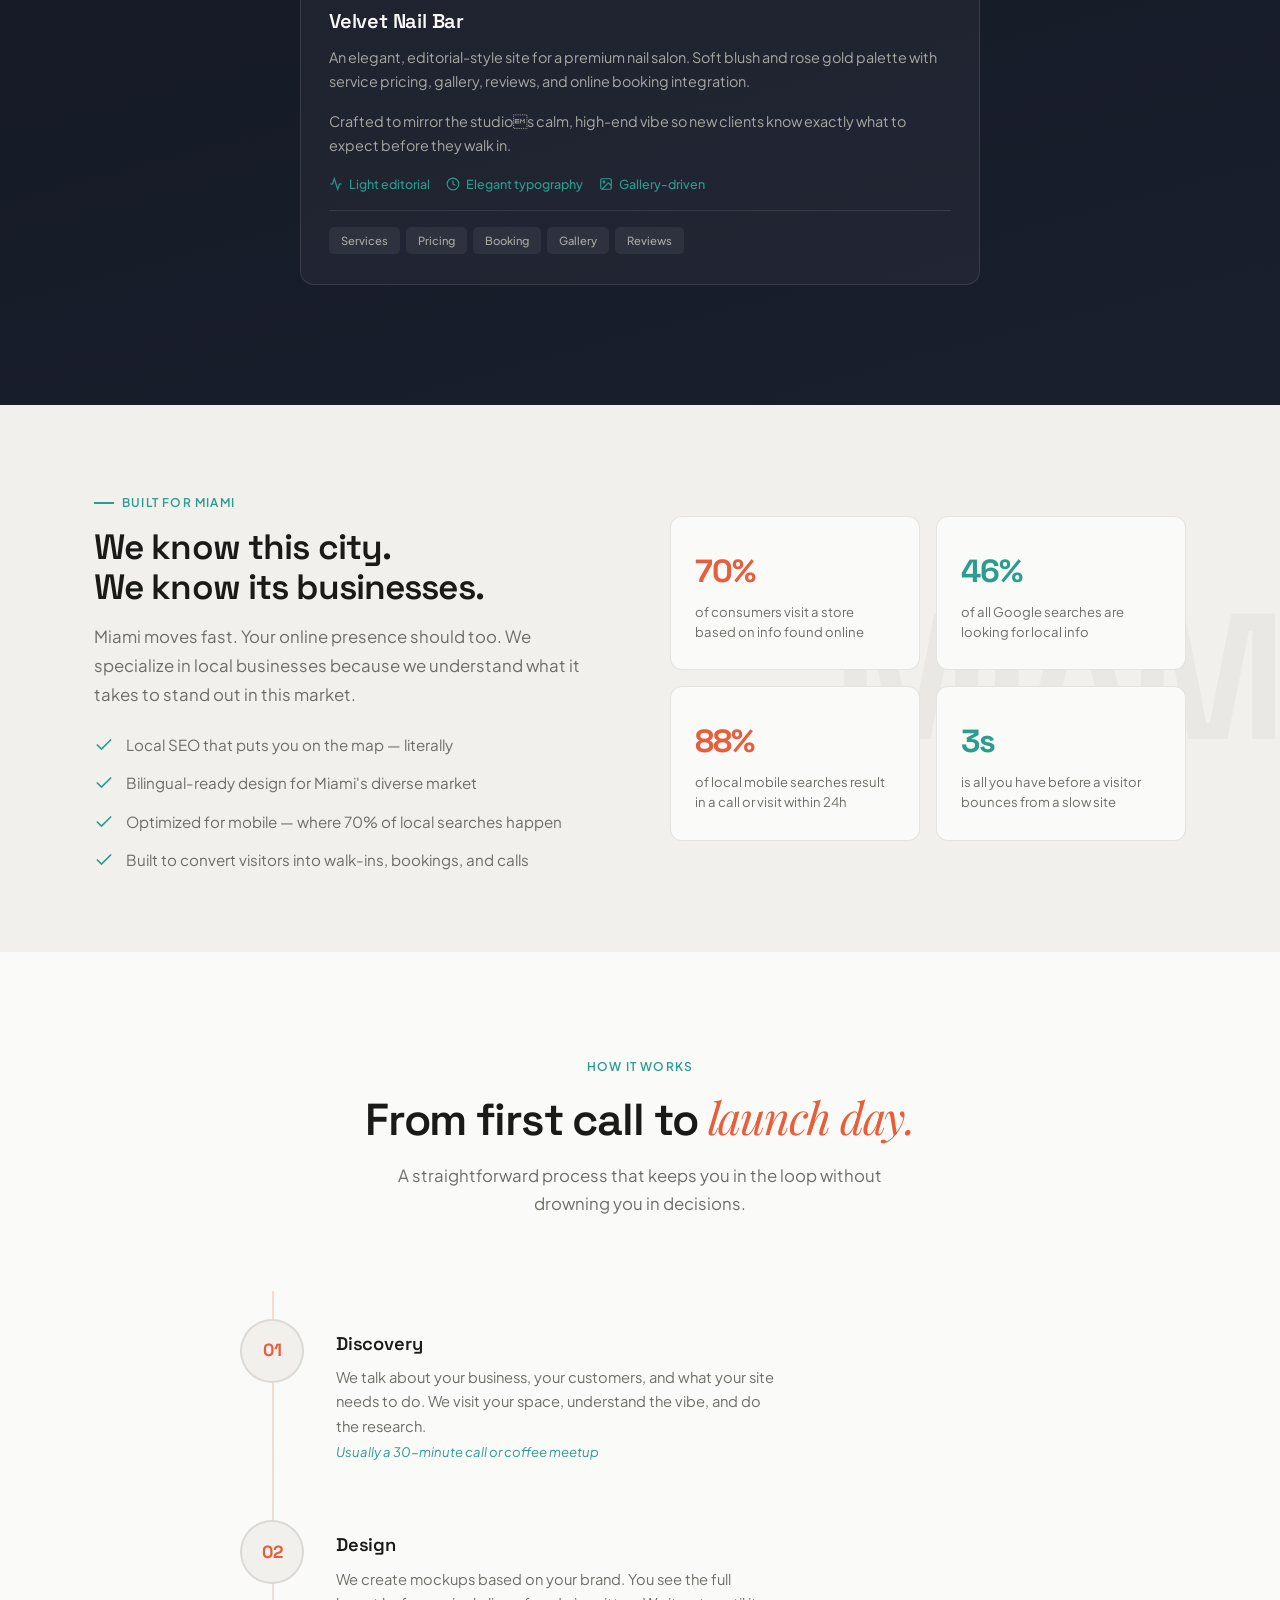
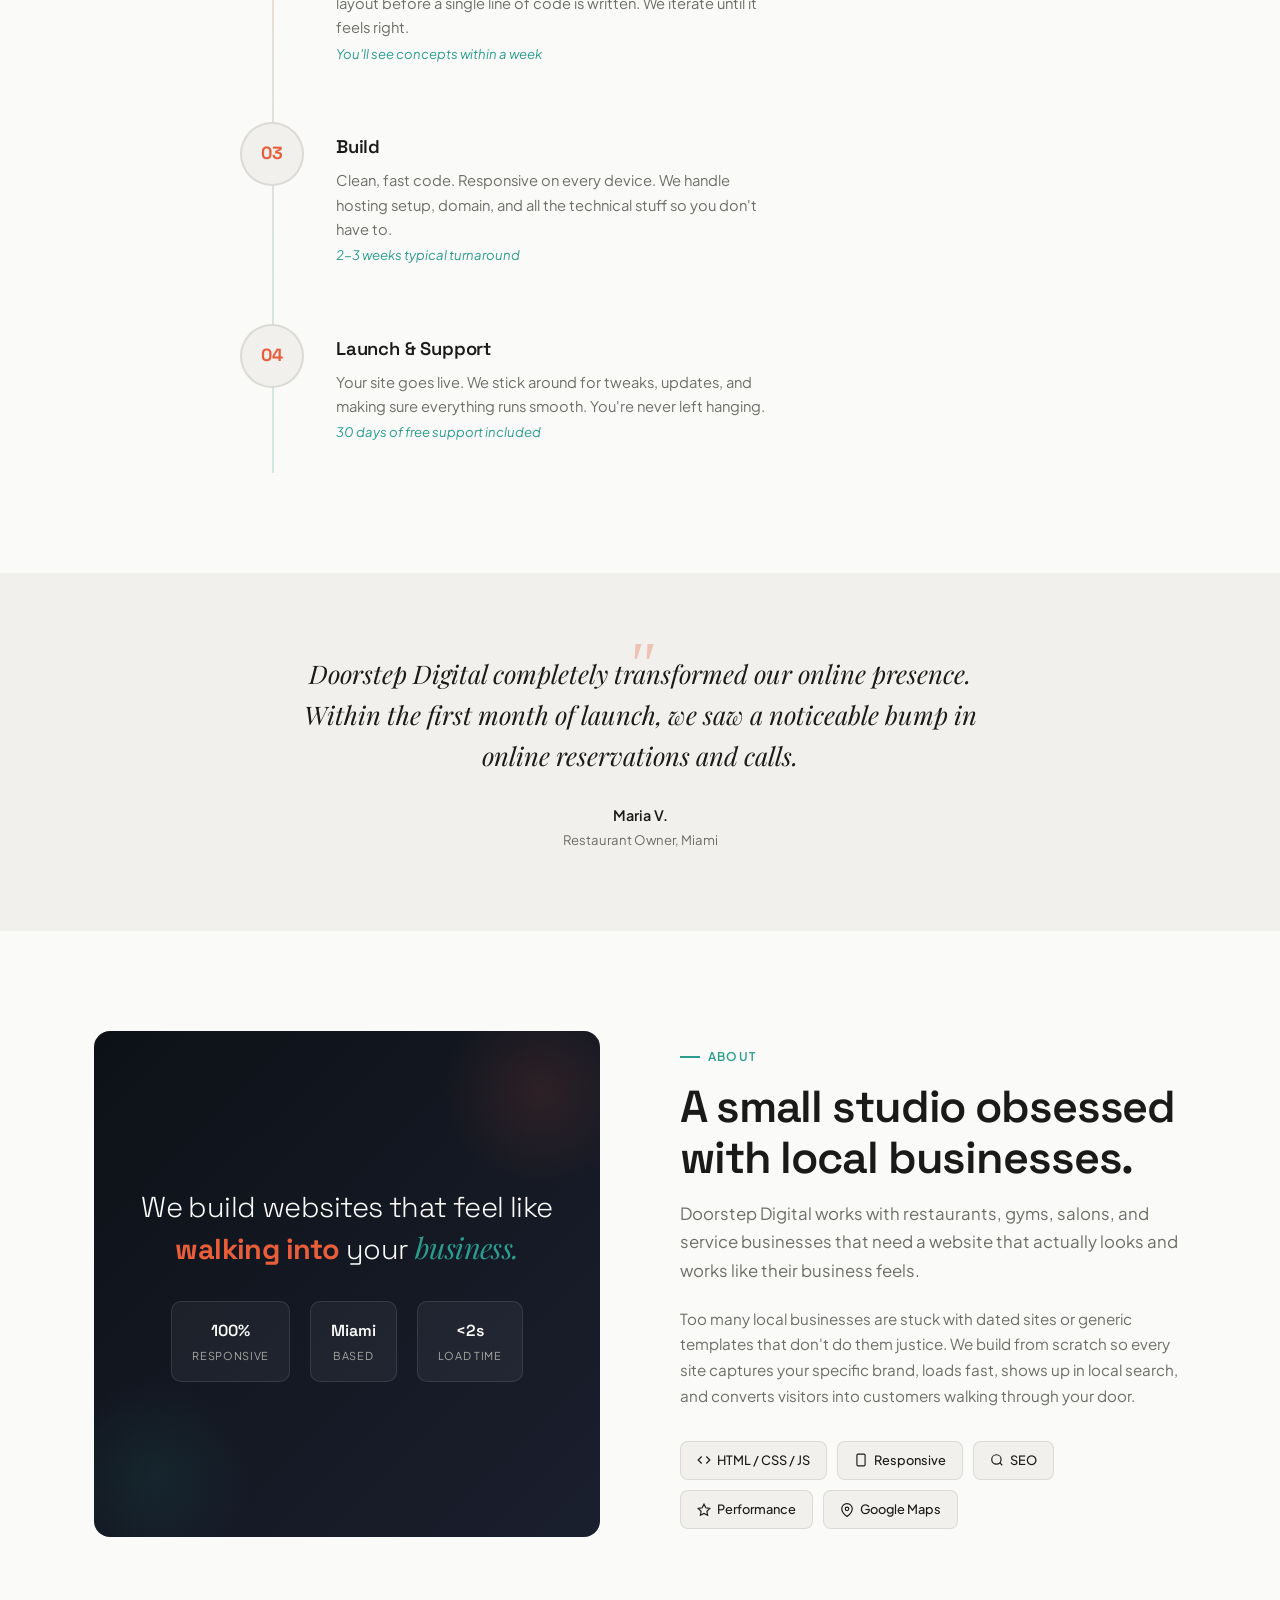
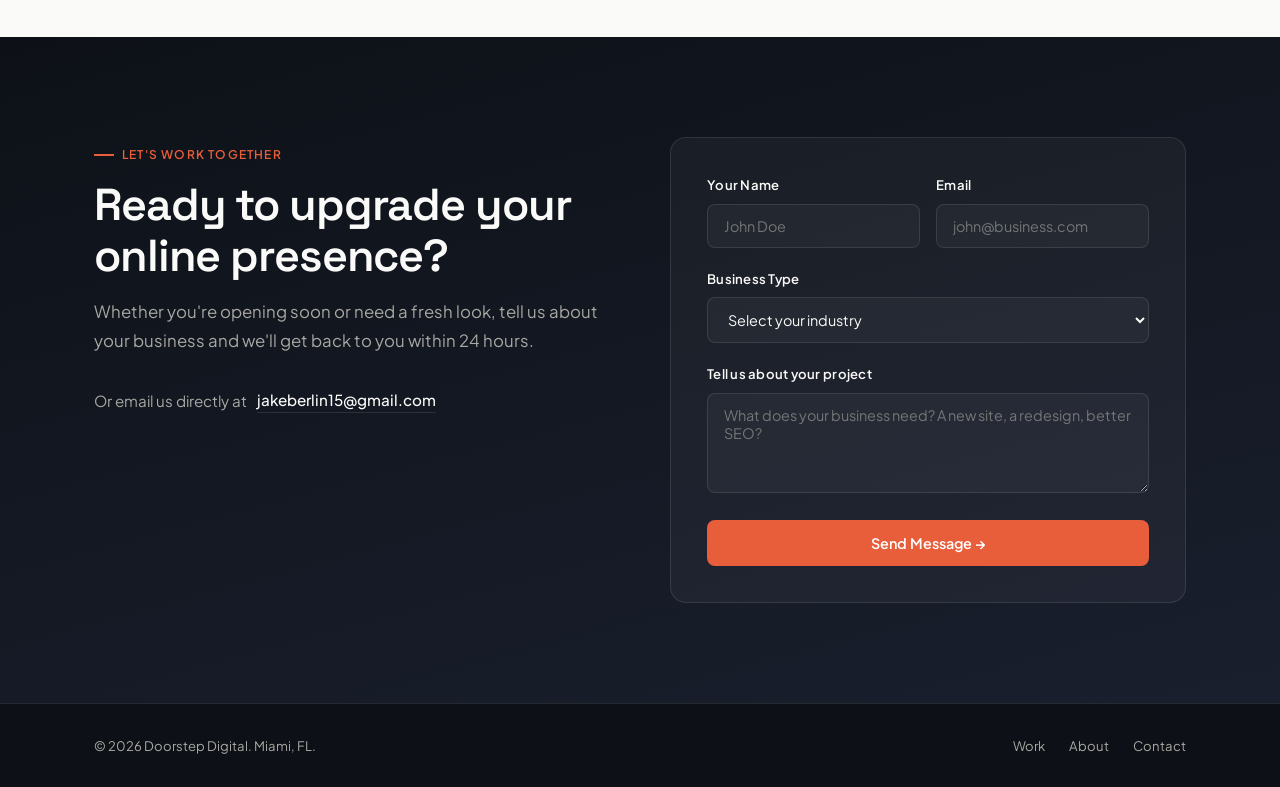
==== commit 28473220: "Initial commit for Doorstep Digital portfolio" ====
--- a/index.html
+++ b/index.html
@@ -3,34 +3,37 @@
 <head>
   <meta charset="UTF-8">
   <meta name="viewport" content="width=device-width, initial-scale=1.0">
-  <title>Basecamp Digital — Websites for Local Businesses</title>
-  <meta name="description" content="Basecamp Digital builds sharp, conversion-focused websites for restaurants, gyms, salons, and local businesses. We make your online presence match your in-person experience.">
+  <title>Doorstep Digital — Websites for Local Businesses</title>
+  <meta name="description" content="Doorstep Digital builds sharp, conversion-focused websites for restaurants, gyms, salons, and local businesses. We make your online presence match your in-person experience.">
   <link rel="preconnect" href="https://fonts.googleapis.com">
   <link rel="preconnect" href="https://fonts.gstatic.com" crossorigin>
-  <link href="https://fonts.googleapis.com/css2?family=DM+Sans:ital,opsz,wght@0,9..40,400;0,9..40,500;0,9..40,600;0,9..40,700;1,9..40,400&family=Space+Grotesk:wght@400;500;600;700&display=swap" rel="stylesheet">
+  <link href="https://fonts.googleapis.com/css2?family=Plus+Jakarta+Sans:ital,wght@0,400;0,500;0,600;0,700;1,400;1,500&family=Space+Grotesk:wght@300;400;500;600;700&family=Playfair+Display:ital,wght@1,400;1,500&display=swap" rel="stylesheet">
   <style>
-    /* ===== RESET ===== */
     *, *::before, *::after { margin: 0; padding: 0; box-sizing: border-box; }
     html { scroll-behavior: smooth; scroll-padding-top: 80px; }
 
-    /* ===== TOKENS ===== */
     :root {
       --bg: #FAFAF8;
       --bg-alt: #F1F0EC;
-      --bg-dark: #1A1A18;
-      --bg-dark-alt: #242422;
+      --bg-dark: #0D1117;
+      --bg-dark-mid: #141A23;
+      --bg-dark-alt: #1A1F2E;
       --text: #1A1A18;
       --text-muted: #6E6E68;
       --text-inv: #FAFAF8;
       --text-inv-muted: #A8A8A2;
-      --accent: #C44B28;
-      --accent-hover: #A83D1F;
+      --accent: #E85D3A;
+      --accent-hover: #D14E2D;
+      --teal: #2A9D8F;
+      --teal-hover: #238578;
       --rule: rgba(26,26,24,0.10);
       --rule-inv: rgba(250,250,248,0.10);
       --heading: 'Space Grotesk', system-ui, sans-serif;
-      --body: 'DM Sans', system-ui, sans-serif;
+      --body: 'Plus Jakarta Sans', system-ui, sans-serif;
+      --serif: 'Playfair Display', Georgia, serif;
       --ease: cubic-bezier(0.25, 0.46, 0.45, 0.94);
-      --radius: 6px;
+      --ease-out: cubic-bezier(0.16, 1, 0.3, 1);
+      --radius: 8px;
     }
 
     body {
@@ -47,9 +50,21 @@
 
     .container {
       width: 100%;
-      max-width: 1120px;
+      max-width: 1140px;
       margin: 0 auto;
       padding: 0 24px;
+    }
+
+    /* ===== SCROLL PROGRESS ===== */
+    .scroll-progress {
+      position: fixed;
+      top: 0;
+      left: 0;
+      height: 3px;
+      background: linear-gradient(90deg, var(--accent), var(--teal));
+      width: 0%;
+      z-index: 200;
+      transition: width 0.1s linear;
     }
 
     /* ===== NAV ===== */
@@ -60,7 +75,7 @@
       backdrop-filter: blur(16px);
       -webkit-backdrop-filter: blur(16px);
       border-bottom: 1px solid var(--rule);
-      transition: background 0.3s;
+      transition: background 0.3s, box-shadow 0.3s;
     }
     .nav .container {
       display: flex; align-items: center; justify-content: space-between;
@@ -71,13 +86,9 @@
       font-weight: 700;
       font-size: 1.15rem;
       letter-spacing: -0.02em;
-      color: var(--text);
     }
     .nav-brand span { color: var(--accent); }
-    .nav-links {
-      display: flex; gap: 32px;
-      list-style: none;
-    }
+    .nav-links { display: flex; gap: 32px; list-style: none; }
     .nav-links a {
       font-size: 0.88rem;
       font-weight: 500;
@@ -96,7 +107,6 @@
       transition: background 0.2s, transform 0.15s;
     }
     .nav-cta:hover { background: var(--accent); transform: translateY(-1px); }
-
     .menu-toggle {
       display: none;
       background: none; border: none; cursor: pointer;
@@ -117,32 +127,57 @@
 
     /* ===== HERO ===== */
     .hero {
-      padding: 160px 0 100px;
+      padding: 140px 0 80px;
       position: relative;
+      overflow: hidden;
     }
     .hero .container {
       display: grid;
       grid-template-columns: 1fr 1fr;
-      gap: 60px;
+      gap: 48px;
       align-items: center;
     }
     .hero-label {
-      display: inline-block;
+      display: inline-flex;
+      align-items: center;
+      gap: 8px;
       font-size: 0.78rem;
       font-weight: 600;
       letter-spacing: 0.08em;
       text-transform: uppercase;
-      color: var(--accent);
+      color: var(--teal);
       margin-bottom: 20px;
+    }
+    .hero-label::before {
+      content: '';
+      width: 28px; height: 2px;
+      background: var(--teal);
     }
     .hero h1 {
       font-family: var(--heading);
-      font-size: clamp(2.4rem, 5vw, 3.6rem);
+      font-size: clamp(3rem, 6vw, 5rem);
       font-weight: 700;
-      line-height: 1.12;
-      letter-spacing: -0.03em;
+      line-height: 1.08;
+      letter-spacing: -0.035em;
       color: var(--text);
-      margin-bottom: 20px;
+      margin-bottom: 24px;
+    }
+    .hero h1 .hero-accent {
+      font-family: var(--serif);
+      font-style: italic;
+      color: var(--accent);
+      font-weight: 400;
+    }
+    .hero-line {
+      display: block;
+      opacity: 0;
+      transform: translateY(20px);
+      animation: heroReveal 0.7s var(--ease-out) forwards;
+    }
+    .hero-line:nth-child(2) { animation-delay: 0.15s; }
+    .hero-line:nth-child(3) { animation-delay: 0.3s; }
+    @keyframes heroReveal {
+      to { opacity: 1; transform: translateY(0); }
     }
     .hero-sub {
       font-size: 1.1rem;
@@ -150,8 +185,14 @@
       line-height: 1.7;
       max-width: 480px;
       margin-bottom: 36px;
-    }
-    .hero-actions { display: flex; gap: 14px; flex-wrap: wrap; }
+      opacity: 0;
+      animation: heroReveal 0.7s var(--ease-out) 0.45s forwards;
+    }
+    .hero-actions {
+      display: flex; gap: 14px; flex-wrap: wrap;
+      opacity: 0;
+      animation: heroReveal 0.7s var(--ease-out) 0.6s forwards;
+    }
     .btn {
       display: inline-flex; align-items: center; gap: 8px;
       font-family: var(--body);
@@ -162,63 +203,59 @@
       border: none; cursor: pointer;
       transition: all 0.2s var(--ease);
     }
-    .btn-primary {
-      background: var(--accent);
-      color: #fff;
-    }
-    .btn-primary:hover { background: var(--accent-hover); transform: translateY(-1px); }
-    .btn-secondary {
-      background: transparent;
-      color: var(--text);
-      border: 1.5px solid var(--rule);
-    }
+    .btn-primary { background: var(--accent); color: #fff; }
+    .btn-primary:hover { background: var(--accent-hover); transform: translateY(-2px); box-shadow: 0 8px 24px rgba(232,93,58,0.25); }
+    .btn-secondary { background: transparent; color: var(--text); border: 1.5px solid var(--rule); }
     .btn-secondary:hover { border-color: var(--text); }
-
-    /* Hero visual — stacked browser mockups */
+    .btn-teal { background: var(--teal); color: #fff; }
+    .btn-teal:hover { background: var(--teal-hover); transform: translateY(-2px); box-shadow: 0 8px 24px rgba(42,157,143,0.25); }
+
+    /* Hero Visual — large staggered browser mockups */
     .hero-visual {
       position: relative;
-      height: 420px;
+      height: 480px;
+      opacity: 0;
+      animation: heroReveal 0.9s var(--ease-out) 0.3s forwards;
     }
     .browser-mock {
       position: absolute;
-      border-radius: 10px;
+      border-radius: 12px;
       overflow: hidden;
-      box-shadow: 0 20px 60px rgba(0,0,0,0.12), 0 4px 16px rgba(0,0,0,0.06);
-      transition: transform 0.4s var(--ease), box-shadow 0.4s var(--ease);
+      box-shadow: 0 24px 64px rgba(0,0,0,0.14), 0 4px 20px rgba(0,0,0,0.06);
+      transition: transform 0.5s var(--ease-out), box-shadow 0.5s var(--ease-out);
     }
     .browser-mock:hover {
-      transform: translateY(-6px);
-      box-shadow: 0 28px 70px rgba(0,0,0,0.16), 0 6px 20px rgba(0,0,0,0.08);
+      transform: translateY(-8px) !important;
+      box-shadow: 0 32px 80px rgba(0,0,0,0.18), 0 8px 24px rgba(0,0,0,0.08);
     }
     .browser-bar {
-      height: 32px;
+      height: 36px;
       background: #E8E8E4;
-      display: flex; align-items: center; padding: 0 12px; gap: 6px;
-    }
-    .browser-dot {
-      width: 8px; height: 8px; border-radius: 50%;
-    }
+      display: flex; align-items: center; padding: 0 14px; gap: 7px;
+    }
+    .browser-dot { width: 9px; height: 9px; border-radius: 50%; }
     .browser-dot:nth-child(1) { background: #F87171; }
     .browser-dot:nth-child(2) { background: #FBBF24; }
     .browser-dot:nth-child(3) { background: #34D399; }
     .browser-url {
       margin-left: 10px;
-      font-size: 0.68rem;
+      font-size: 0.7rem;
       color: #888;
       background: #D9D9D4;
-      padding: 3px 10px;
-      border-radius: 4px;
+      padding: 4px 12px;
+      border-radius: 5px;
       flex: 1;
       max-width: 200px;
     }
 
     .mock-la-costa {
-      width: 380px;
-      top: 10px; left: 0;
+      width: 440px;
+      top: 0; left: -20px;
       z-index: 2;
+      transform: rotate(-2deg);
     }
     .mock-la-costa .mock-body {
-      height: 240px;
+      height: 280px;
       background: linear-gradient(135deg, #0F2B3C, #1B3A52);
       position: relative;
       display: flex; flex-direction: column;
@@ -226,15 +263,15 @@
       color: #FAF8F5;
     }
     .mock-la-costa .mock-body h3 {
-      font-family: 'Georgia', serif;
-      font-size: 1.6rem;
+      font-family: Georgia, serif;
+      font-size: 2rem;
       font-weight: 400;
       font-style: italic;
       letter-spacing: 0.04em;
       margin-bottom: 6px;
     }
     .mock-la-costa .mock-body p {
-      font-size: 0.72rem;
+      font-size: 0.75rem;
       letter-spacing: 0.15em;
       text-transform: uppercase;
       color: #C9A05F;
@@ -242,19 +279,47 @@
     .mock-la-costa .mock-body::before {
       content: '';
       position: absolute;
-      top: 16px; left: 16px; right: 16px; bottom: 16px;
+      top: 18px; left: 18px; right: 18px; bottom: 18px;
       border: 1px solid rgba(201,160,95,0.25);
-      border-radius: 2px;
       pointer-events: none;
     }
 
     .mock-apex {
-      width: 340px;
-      top: 120px; right: 0;
+      width: 400px;
+      top: 120px; right: -30px;
       z-index: 3;
+      transform: rotate(1.5deg);
+    }
+    .mock-velvet {
+      width: 280px;
+      bottom: -20px; left: 80px;
+      z-index: 4;
+      transform: rotate(1deg);
+    }
+    .mock-velvet .mock-body {
+      height: 180px;
+      background: linear-gradient(135deg, #FFFCFA, #F3E8E2);
+      display: flex; flex-direction: column;
+      align-items: center; justify-content: center;
+      position: relative;
+    }
+    .mock-velvet .mock-body h3 {
+      font-family: Georgia, serif;
+      font-size: 1.15rem;
+      font-weight: 400;
+      font-style: italic;
+      color: #B76E79;
+      letter-spacing: 0.02em;
+    }
+    .mock-velvet .mock-body p {
+      font-size: 0.6rem;
+      letter-spacing: 0.14em;
+      text-transform: uppercase;
+      color: #C9A690;
+      margin-top: 4px;
     }
     .mock-apex .mock-body {
-      height: 220px;
+      height: 260px;
       background: #0a0a0a;
       display: flex; flex-direction: column;
       align-items: center; justify-content: center;
@@ -266,64 +331,67 @@
       content: '';
       position: absolute;
       top: -40px; right: -40px;
-      width: 140px; height: 140px;
+      width: 160px; height: 160px;
       background: linear-gradient(135deg, #2979ff, #ff6d00);
       border-radius: 50%;
       opacity: 0.2;
-      filter: blur(30px);
+      filter: blur(35px);
     }
     .mock-apex .mock-body h3 {
-      font-family: 'Inter', sans-serif;
-      font-size: 1.3rem;
+      font-family: 'Space Grotesk', sans-serif;
+      font-size: 1.5rem;
       font-weight: 900;
       text-transform: uppercase;
-      letter-spacing: 0.08em;
-      margin-bottom: 8px;
+      letter-spacing: 0.1em;
+      margin-bottom: 10px;
     }
     .mock-apex .mock-body .mock-tag {
-      font-size: 0.65rem;
+      font-size: 0.68rem;
       font-weight: 600;
       text-transform: uppercase;
       letter-spacing: 0.12em;
-      padding: 5px 14px;
+      padding: 6px 16px;
       border: 1px solid rgba(41,121,255,0.4);
       border-radius: 20px;
       color: #2979ff;
     }
 
-    /* ===== SECTION SHARED ===== */
+    /* ===== SHARED SECTION STYLES ===== */
     .section-tag {
+      display: inline-flex;
+      align-items: center;
+      gap: 8px;
       font-size: 0.75rem;
       font-weight: 600;
       letter-spacing: 0.1em;
       text-transform: uppercase;
-      color: var(--accent);
+      color: var(--teal);
       margin-bottom: 14px;
+    }
+    .section-tag::before {
+      content: '';
+      width: 20px; height: 2px;
+      background: currentColor;
     }
     .section-title {
       font-family: var(--heading);
-      font-size: clamp(1.8rem, 3.5vw, 2.6rem);
-      font-weight: 700;
-      letter-spacing: -0.02em;
-      line-height: 1.18;
+      font-size: clamp(1.8rem, 3.5vw, 2.8rem);
+      font-weight: 600;
+      letter-spacing: -0.025em;
+      line-height: 1.15;
       margin-bottom: 16px;
     }
     .section-desc {
       font-size: 1.05rem;
       color: var(--text-muted);
-      max-width: 520px;
+      max-width: 540px;
       line-height: 1.7;
     }
 
     /* ===== SERVICES ===== */
-    .services {
-      padding: 100px 0;
-      background: var(--bg);
-    }
-    .services-header {
-      text-align: center;
-      margin-bottom: 64px;
-    }
+    .services { padding: 100px 0; background: var(--bg); }
+    .services-header { text-align: center; margin-bottom: 64px; }
+    .services-header .section-tag::before { display: none; }
     .services-header .section-desc { margin: 0 auto; }
     .services-grid {
       display: grid;
@@ -332,26 +400,26 @@
     }
     .service-card {
       padding: 36px 30px;
-      border-radius: 10px;
+      border-radius: 12px;
       border: 1px solid var(--rule);
       background: var(--bg);
-      transition: all 0.3s var(--ease);
+      transition: all 0.35s var(--ease);
     }
     .service-card:hover {
       border-color: transparent;
-      box-shadow: 0 12px 40px rgba(0,0,0,0.07);
-      transform: translateY(-4px);
+      box-shadow: 0 16px 48px rgba(0,0,0,0.07);
+      transform: translateY(-6px);
     }
     .service-icon {
-      width: 44px; height: 44px;
-      border-radius: 10px;
+      width: 48px; height: 48px;
+      border-radius: 12px;
       display: flex; align-items: center; justify-content: center;
       margin-bottom: 22px;
       font-size: 1.2rem;
     }
-    .service-icon.design { background: #FEE2E2; color: #DC2626; }
-    .service-icon.dev { background: #DBEAFE; color: #2563EB; }
-    .service-icon.seo { background: #D1FAE5; color: #059669; }
+    .service-icon.design { background: #FEE2E2; color: #E85D3A; }
+    .service-icon.dev { background: #D1F5EF; color: #2A9D8F; }
+    .service-icon.seo { background: #DBEAFE; color: #2563EB; }
     .service-card h3 {
       font-family: var(--heading);
       font-size: 1.15rem;
@@ -365,10 +433,10 @@
       line-height: 1.65;
     }
 
-    /* ===== WORK / PORTFOLIO ===== */
+    /* ===== WORK ===== */
     .work {
       padding: 100px 0 120px;
-      background: var(--bg-dark);
+      background: linear-gradient(165deg, var(--bg-dark) 0%, var(--bg-dark-alt) 100%);
       color: var(--text-inv);
     }
     .work .section-desc { color: var(--text-inv-muted); }
@@ -378,27 +446,38 @@
       align-items: flex-end;
       margin-bottom: 56px;
     }
+    .work .section-tag { color: var(--accent); }
+    .work .section-tag::before { background: var(--accent); }
     .work-grid {
       display: grid;
-      grid-template-columns: repeat(3, 1fr);
-      gap: 28px;
+      grid-template-columns: 1.15fr 0.85fr;
+      gap: 32px;
+      align-items: start;
+    }
+    .work-grid .work-card:nth-child(2) {
+      margin-top: 60px;
+    }
+    .work-card-full {
+      grid-column: 1 / -1;
+      max-width: 680px;
+      margin: 0 auto;
     }
     .work-card {
-      border-radius: 12px;
+      border-radius: 14px;
       overflow: hidden;
-      background: var(--bg-dark-alt);
+      background: rgba(255,255,255,0.04);
       border: 1px solid var(--rule-inv);
-      transition: all 0.35s var(--ease);
+      transition: all 0.4s var(--ease);
       position: relative;
     }
     .work-card:hover {
       transform: translateY(-6px);
-      border-color: rgba(250,250,248,0.18);
-      box-shadow: 0 20px 50px rgba(0,0,0,0.3);
+      border-color: rgba(250,250,248,0.15);
+      box-shadow: 0 24px 60px rgba(0,0,0,0.3);
     }
     .work-thumb {
       width: 100%;
-      aspect-ratio: 4/3;
+      aspect-ratio: 16/10;
       overflow: hidden;
       position: relative;
     }
@@ -409,11 +488,38 @@
       flex-direction: column;
       align-items: center;
       justify-content: center;
-      transition: transform 0.4s var(--ease);
-    }
-    .work-card:hover .work-thumb-inner { transform: scale(1.03); }
-
-    /* La Costa preview thumb */
+      transition: transform 0.5s var(--ease-out);
+    }
+    .work-card:hover .work-thumb-inner { transform: scale(1.04); }
+    .work-overlay {
+      position: absolute;
+      inset: 0;
+      background: rgba(13,17,23,0.7);
+      display: flex;
+      align-items: center;
+      justify-content: center;
+      opacity: 0;
+      transition: opacity 0.35s var(--ease);
+      z-index: 2;
+    }
+    .work-card:hover .work-overlay { opacity: 1; }
+    .work-overlay span {
+      font-family: var(--heading);
+      font-size: 0.9rem;
+      font-weight: 600;
+      color: #fff;
+      padding: 12px 24px;
+      border: 1.5px solid rgba(255,255,255,0.5);
+      border-radius: var(--radius);
+      letter-spacing: 0.02em;
+      transition: all 0.3s;
+    }
+    .work-card:hover .work-overlay span {
+      border-color: var(--accent);
+      background: rgba(232,93,58,0.15);
+    }
+
+    /* Thumbs */
     .thumb-lacosta {
       background: linear-gradient(155deg, #0F2B3C 0%, #1B3A52 50%, #0F2B3C 100%);
       position: relative;
@@ -421,27 +527,26 @@
     .thumb-lacosta::after {
       content: '';
       position: absolute;
-      inset: 20px;
+      inset: 22px;
       border: 1px solid rgba(201,160,95,0.2);
       pointer-events: none;
     }
     .thumb-lacosta h4 {
-      font-family: 'Georgia', serif;
-      font-size: 1.7rem;
+      font-family: Georgia, serif;
+      font-size: 2rem;
       font-weight: 400;
       font-style: italic;
       color: #FAF8F5;
       letter-spacing: 0.03em;
     }
     .thumb-lacosta span {
-      font-size: 0.68rem;
+      font-size: 0.72rem;
       letter-spacing: 0.18em;
       text-transform: uppercase;
       color: #C9A05F;
       margin-top: 6px;
     }
 
-    /* Apex preview thumb */
     .thumb-apex {
       background: #0a0a0a;
       position: relative;
@@ -464,8 +569,8 @@
       pointer-events: none;
     }
     .thumb-apex h4 {
-      font-family: 'Inter', sans-serif;
-      font-size: 1.3rem;
+      font-family: 'Space Grotesk', sans-serif;
+      font-size: 1.5rem;
       font-weight: 900;
       text-transform: uppercase;
       letter-spacing: 0.1em;
@@ -474,51 +579,47 @@
     .thumb-apex span {
       display: inline-block;
       margin-top: 10px;
-      font-size: 0.6rem;
+      font-size: 0.64rem;
       font-weight: 600;
       letter-spacing: 0.14em;
       text-transform: uppercase;
-      padding: 4px 14px;
+      padding: 5px 16px;
       border: 1px solid rgba(41,121,255,0.4);
       border-radius: 20px;
       color: #2979ff;
     }
 
-    /* Salon coming-soon thumb */
-    .thumb-salon {
-      background: linear-gradient(145deg, #F5E6D8, #E8D5C4);
+    .thumb-velvet {
+      background: linear-gradient(155deg, #FFFCFA 0%, #F3E8E2 50%, #FFFCFA 100%);
       position: relative;
     }
-    .thumb-salon h4 {
-      font-family: 'Georgia', serif;
-      font-size: 1.4rem;
+    .thumb-velvet::after {
+      content: '';
+      position: absolute;
+      top: 50%; left: 50%;
+      width: 120px; height: 120px;
+      transform: translate(-50%, -50%);
+      border: 1px solid rgba(183,110,121,0.2);
+      border-radius: 50%;
+      pointer-events: none;
+    }
+    .thumb-velvet h4 {
+      font-family: Georgia, serif;
+      font-size: 1.6rem;
       font-weight: 400;
-      color: #5C4A3A;
+      font-style: italic;
+      color: #B76E79;
       letter-spacing: 0.02em;
     }
-    .thumb-salon span {
-      font-size: 0.68rem;
-      font-weight: 500;
-      letter-spacing: 0.08em;
+    .thumb-velvet span {
+      font-size: 0.64rem;
+      letter-spacing: 0.18em;
       text-transform: uppercase;
-      color: #9B8574;
-      margin-top: 8px;
-    }
-    .coming-soon-badge {
-      position: absolute;
-      top: 16px;
-      right: 16px;
-      font-size: 0.65rem;
-      font-weight: 600;
-      letter-spacing: 0.06em;
-      text-transform: uppercase;
-      padding: 5px 12px;
-      border-radius: 20px;
-      background: rgba(92, 74, 58, 0.12);
-      color: #5C4A3A;
-    }
-
-    .work-info { padding: 26px 26px 28px; }
+      color: #C9A690;
+      margin-top: 6px;
+    }
+
+    .work-info { padding: 28px 28px 30px; }
     .work-type {
       font-size: 0.7rem;
       font-weight: 600;
@@ -529,100 +630,262 @@
     }
     .work-info h3 {
       font-family: var(--heading);
-      font-size: 1.2rem;
+      font-size: 1.25rem;
       font-weight: 600;
       letter-spacing: -0.01em;
       margin-bottom: 8px;
       color: var(--text-inv);
     }
     .work-info p {
-      font-size: 0.88rem;
+      font-size: 0.9rem;
       color: var(--text-inv-muted);
-      line-height: 1.6;
-      margin-bottom: 18px;
-    }
-    .work-tags {
-      display: flex; flex-wrap: wrap; gap: 6px;
-    }
+      line-height: 1.65;
+      margin-bottom: 16px;
+    }
+    .work-metrics {
+      display: flex; flex-wrap: wrap; gap: 16px;
+      margin-bottom: 16px;
+      padding-bottom: 16px;
+      border-bottom: 1px solid var(--rule-inv);
+    }
+    .work-metric {
+      display: flex; align-items: center; gap: 6px;
+      font-size: 0.78rem;
+      color: var(--teal);
+      font-weight: 500;
+    }
+    .work-metric svg { width: 14px; height: 14px; flex-shrink: 0; }
+    .work-tags { display: flex; flex-wrap: wrap; gap: 6px; }
     .work-tag {
       font-size: 0.7rem;
       font-weight: 500;
-      padding: 4px 11px;
-      border-radius: 4px;
+      padding: 4px 12px;
+      border-radius: 5px;
       background: rgba(250,250,248,0.06);
       color: var(--text-inv-muted);
     }
-    .work-link {
-      display: inline-flex;
+
+    /* ===== MIAMI SECTION ===== */
+    .miami {
+      padding: 80px 0;
+      background: var(--bg-alt);
+      position: relative;
+      overflow: hidden;
+    }
+    .miami::before {
+      content: 'MIAMI';
+      position: absolute;
+      right: -40px;
+      top: 50%;
+      transform: translateY(-50%);
+      font-family: var(--heading);
+      font-size: clamp(6rem, 14vw, 12rem);
+      font-weight: 700;
+      color: var(--text);
+      opacity: 0.03;
+      letter-spacing: -0.04em;
+      pointer-events: none;
+    }
+    .miami .container {
+      display: grid;
+      grid-template-columns: 1fr 1fr;
+      gap: 60px;
       align-items: center;
-      gap: 6px;
+    }
+    .miami-content .section-title {
+      font-size: clamp(1.6rem, 3vw, 2.2rem);
+    }
+    .miami-content .section-desc { margin-bottom: 24px; }
+    .miami-points {
+      list-style: none;
+      display: flex; flex-direction: column; gap: 14px;
+    }
+    .miami-points li {
+      display: flex; align-items: flex-start; gap: 12px;
+      font-size: 0.95rem;
+      color: var(--text-muted);
+      line-height: 1.6;
+    }
+    .miami-points li svg {
+      width: 20px; height: 20px;
+      color: var(--teal);
+      flex-shrink: 0;
+      margin-top: 2px;
+    }
+    .miami-visual {
+      display: grid;
+      grid-template-columns: 1fr 1fr;
+      gap: 16px;
+    }
+    .miami-stat-card {
+      padding: 28px 24px;
+      border-radius: 12px;
+      background: var(--bg);
+      border: 1px solid var(--rule);
+    }
+    .miami-stat-card .stat-val {
+      font-family: var(--heading);
+      font-size: 2rem;
+      font-weight: 700;
+      color: var(--text);
+      letter-spacing: -0.03em;
+      margin-bottom: 4px;
+    }
+    .miami-stat-card .stat-val.accent { color: var(--accent); }
+    .miami-stat-card .stat-val.teal { color: var(--teal); }
+    .miami-stat-card .stat-desc {
       font-size: 0.82rem;
-      font-weight: 600;
-      color: var(--accent);
-      margin-top: 16px;
-      transition: gap 0.2s;
-    }
-    .work-link:hover { gap: 10px; }
-    .work-link svg { width: 14px; height: 14px; }
+      color: var(--text-muted);
+      line-height: 1.5;
+    }
 
     /* ===== PROCESS ===== */
-    .process {
-      padding: 100px 0;
+    .process { padding: 100px 0; background: var(--bg); }
+    .process-header { text-align: center; margin-bottom: 72px; }
+    .process-header .section-tag::before { display: none; }
+    .process-header .section-desc { margin: 0 auto; }
+    .process-timeline {
+      display: flex; flex-direction: column; gap: 0;
+      position: relative;
+      max-width: 800px;
+      margin: 0 auto;
+    }
+    .process-timeline::before {
+      content: '';
+      position: absolute;
+      left: 32px;
+      top: 0;
+      bottom: 0;
+      width: 2px;
+      background: linear-gradient(to bottom, var(--accent), var(--teal));
+      opacity: 0.2;
+    }
+    .timeline-item {
+      display: flex;
+      gap: 32px;
+      padding: 28px 0;
+      position: relative;
+    }
+    .timeline-num {
+      width: 64px; height: 64px;
+      border-radius: 50%;
       background: var(--bg-alt);
-    }
-    .process-header {
-      text-align: center;
-      margin-bottom: 64px;
-    }
-    .process-header .section-desc { margin: 0 auto; }
-    .process-steps {
-      display: grid;
-      grid-template-columns: repeat(4, 1fr);
-      gap: 20px;
-      position: relative;
-    }
-    .process-step {
-      text-align: center;
-      padding: 30px 20px;
-    }
-    .step-num {
-      display: inline-flex;
-      align-items: center; justify-content: center;
-      width: 48px; height: 48px;
-      border-radius: 50%;
-      background: var(--text);
-      color: var(--text-inv);
+      border: 2px solid var(--rule);
+      display: flex; align-items: center; justify-content: center;
       font-family: var(--heading);
       font-size: 1.1rem;
       font-weight: 700;
-      margin-bottom: 20px;
-    }
-    .process-step h3 {
+      color: var(--accent);
+      flex-shrink: 0;
+      z-index: 1;
+      transition: all 0.3s;
+    }
+    .timeline-item:hover .timeline-num {
+      background: var(--accent);
+      color: #fff;
+      border-color: var(--accent);
+    }
+    .timeline-body { padding-top: 10px; }
+    .timeline-body h3 {
       font-family: var(--heading);
-      font-size: 1.05rem;
+      font-size: 1.15rem;
       font-weight: 600;
-      margin-bottom: 8px;
-    }
-    .process-step p {
-      font-size: 0.88rem;
+      margin-bottom: 6px;
+      letter-spacing: -0.01em;
+    }
+    .timeline-body p {
+      font-size: 0.92rem;
       color: var(--text-muted);
+      line-height: 1.65;
+      max-width: 440px;
+    }
+    .timeline-body .timeline-detail {
+      font-size: 0.82rem;
+      font-style: italic;
+      color: var(--teal);
+      margin-top: 6px;
+    }
+
+    /* ===== TESTIMONIAL ===== */
+    .testimonial {
+      padding: 80px 0;
+      background: var(--bg-alt);
+    }
+    .testimonial .container {
+      max-width: 740px;
+      text-align: center;
+    }
+    .testimonial-quote {
+      font-family: var(--serif);
+      font-style: italic;
+      font-size: clamp(1.2rem, 2.5vw, 1.6rem);
+      color: var(--text);
       line-height: 1.6;
+      margin-bottom: 28px;
+      position: relative;
+    }
+    .testimonial-quote::before {
+      content: '"';
+      font-family: Georgia, serif;
+      font-size: 4rem;
+      color: var(--accent);
+      opacity: 0.3;
+      position: absolute;
+      top: -20px;
+      left: 50%;
+      transform: translateX(-50%);
+      line-height: 1;
+    }
+    .testimonial-author {
+      font-size: 0.9rem;
+      font-weight: 600;
+      color: var(--text);
+    }
+    .testimonial-role {
+      font-size: 0.82rem;
+      color: var(--text-muted);
+      margin-top: 2px;
     }
 
     /* ===== ABOUT ===== */
-    .about {
-      padding: 100px 0;
-      background: var(--bg);
-    }
+    .about { padding: 100px 0; background: var(--bg); }
     .about .container {
       display: grid;
       grid-template-columns: 1fr 1fr;
       gap: 80px;
       align-items: center;
     }
+    .about-content .section-desc { margin-bottom: 20px; }
+    .about-detail {
+      font-size: 0.95rem;
+      color: var(--text-muted);
+      line-height: 1.7;
+      margin-bottom: 32px;
+    }
+    .about-tools {
+      display: flex; flex-wrap: wrap; gap: 10px;
+    }
+    .tool-tag {
+      display: inline-flex;
+      align-items: center;
+      gap: 6px;
+      font-size: 0.8rem;
+      font-weight: 500;
+      padding: 8px 16px;
+      border-radius: var(--radius);
+      background: var(--bg-alt);
+      color: var(--text);
+      border: 1px solid var(--rule);
+      transition: all 0.2s;
+    }
+    .tool-tag:hover {
+      border-color: var(--teal);
+      color: var(--teal);
+    }
+    .tool-tag svg { width: 14px; height: 14px; }
     .about-visual {
-      background: var(--bg-alt);
-      border-radius: 12px;
+      background: linear-gradient(135deg, var(--bg-dark) 0%, var(--bg-dark-alt) 100%);
+      border-radius: 16px;
       aspect-ratio: 1;
       display: flex;
       flex-direction: column;
@@ -630,89 +893,160 @@
       justify-content: center;
       position: relative;
       overflow: hidden;
-    }
-    .about-visual-text {
+      padding: 40px;
+    }
+    .about-visual-tagline {
       font-family: var(--heading);
-      font-size: 4.5rem;
+      font-size: clamp(1.4rem, 2.5vw, 1.8rem);
+      font-weight: 300;
+      color: var(--text-inv);
+      text-align: center;
+      line-height: 1.4;
+      letter-spacing: -0.02em;
+    }
+    .about-visual-tagline strong {
       font-weight: 700;
-      color: var(--text);
-      opacity: 0.06;
-      letter-spacing: -0.04em;
-      line-height: 1;
-    }
-    .about-stats {
+      color: var(--accent);
+    }
+    .about-visual-tagline em {
+      font-family: var(--serif);
+      color: var(--teal);
+    }
+    .about-visual::before {
+      content: '';
       position: absolute;
-      bottom: 0; left: 0; right: 0;
-      display: grid;
-      grid-template-columns: repeat(3, 1fr);
-      background: var(--text);
-      padding: 24px 20px;
-    }
-    .stat {
+      width: 200px; height: 200px;
+      border-radius: 50%;
+      background: radial-gradient(circle, rgba(232,93,58,0.12), transparent 70%);
+      top: -40px; right: -40px;
+      pointer-events: none;
+    }
+    .about-visual::after {
+      content: '';
+      position: absolute;
+      width: 200px; height: 200px;
+      border-radius: 50%;
+      background: radial-gradient(circle, rgba(42,157,143,0.1), transparent 70%);
+      bottom: -40px; left: -40px;
+      pointer-events: none;
+    }
+    .about-badges {
+      display: flex; gap: 20px;
+      margin-top: 32px;
+    }
+    .about-badge {
       text-align: center;
-    }
-    .stat-num {
+      padding: 16px 20px;
+      border-radius: 10px;
+      background: rgba(255,255,255,0.05);
+      border: 1px solid var(--rule-inv);
+    }
+    .about-badge .badge-val {
       font-family: var(--heading);
-      font-size: 1.5rem;
-      font-weight: 700;
+      font-size: 1rem;
+      font-weight: 600;
       color: var(--text-inv);
-    }
-    .stat-label {
-      font-size: 0.72rem;
+      margin-bottom: 2px;
+    }
+    .about-badge .badge-label {
+      font-size: 0.68rem;
       color: var(--text-inv-muted);
-      letter-spacing: 0.04em;
       text-transform: uppercase;
-      margin-top: 2px;
-    }
-    .about-content .section-desc {
-      margin-bottom: 24px;
-    }
-    .about-detail {
-      font-size: 0.95rem;
-      color: var(--text-muted);
-      line-height: 1.7;
-      margin-bottom: 32px;
-    }
-    .about-tools {
-      display: flex; flex-wrap: wrap; gap: 8px;
-    }
-    .tool-tag {
-      font-size: 0.78rem;
-      font-weight: 500;
-      padding: 6px 14px;
-      border-radius: var(--radius);
-      background: var(--bg-alt);
-      color: var(--text);
-    }
-
-    /* ===== CTA ===== */
+      letter-spacing: 0.06em;
+    }
+
+    /* ===== CTA / CONTACT ===== */
     .cta-section {
       padding: 100px 0;
-      background: var(--bg-dark);
-      text-align: center;
-    }
-    .cta-section .section-tag { color: var(--accent); }
-    .cta-section .section-title { color: var(--text-inv); }
-    .cta-section .section-desc {
+      background: linear-gradient(165deg, var(--bg-dark) 0%, var(--bg-dark-alt) 100%);
+    }
+    .cta-section .container {
+      display: grid;
+      grid-template-columns: 1fr 1fr;
+      gap: 60px;
+      align-items: start;
+    }
+    .cta-text .section-tag { color: var(--accent); }
+    .cta-text .section-tag::before { background: var(--accent); }
+    .cta-text .section-title { color: var(--text-inv); }
+    .cta-text .section-desc {
       color: var(--text-inv-muted);
-      margin: 0 auto 40px;
-    }
-    .cta-actions { display: flex; gap: 14px; justify-content: center; flex-wrap: wrap; }
-    .cta-email {
-      display: inline-flex;
-      align-items: center;
-      gap: 8px;
-      font-size: 0.9rem;
+      margin-bottom: 32px;
+    }
+    .cta-email-link {
+      display: inline-flex; align-items: center; gap: 10px;
+      font-size: 0.95rem;
       color: var(--text-inv-muted);
-      margin-top: 24px;
-    }
-    .cta-email a {
+    }
+    .cta-email-link a {
       color: var(--text-inv);
       font-weight: 500;
       border-bottom: 1px solid var(--rule-inv);
+      transition: all 0.2s;
+    }
+    .cta-email-link a:hover { color: var(--accent); border-color: var(--accent); }
+
+    .contact-form {
+      background: rgba(255,255,255,0.04);
+      border: 1px solid var(--rule-inv);
+      border-radius: 16px;
+      padding: 36px;
+    }
+    .form-group { margin-bottom: 20px; }
+    .form-group label {
+      display: block;
+      font-size: 0.82rem;
+      font-weight: 600;
+      color: var(--text-inv);
+      margin-bottom: 8px;
+      letter-spacing: 0.02em;
+    }
+    .form-group input,
+    .form-group select,
+    .form-group textarea {
+      width: 100%;
+      padding: 12px 16px;
+      border-radius: var(--radius);
+      border: 1px solid var(--rule-inv);
+      background: rgba(255,255,255,0.04);
+      color: var(--text-inv);
+      font-family: var(--body);
+      font-size: 0.9rem;
       transition: border-color 0.2s;
-    }
-    .cta-email a:hover { border-color: var(--accent); color: var(--accent); }
+      outline: none;
+    }
+    .form-group input::placeholder,
+    .form-group textarea::placeholder {
+      color: var(--text-inv-muted);
+      opacity: 0.6;
+    }
+    .form-group input:focus,
+    .form-group select:focus,
+    .form-group textarea:focus {
+      border-color: var(--accent);
+    }
+    .form-group select { cursor: pointer; }
+    .form-group select option { background: var(--bg-dark); color: var(--text-inv); }
+    .form-group textarea { resize: vertical; min-height: 100px; }
+    .form-row {
+      display: grid;
+      grid-template-columns: 1fr 1fr;
+      gap: 16px;
+    }
+    .form-submit {
+      width: 100%;
+      padding: 14px;
+      border: none;
+      border-radius: var(--radius);
+      background: var(--accent);
+      color: #fff;
+      font-family: var(--body);
+      font-size: 0.9rem;
+      font-weight: 600;
+      cursor: pointer;
+      transition: all 0.2s;
+    }
+    .form-submit:hover { background: var(--accent-hover); transform: translateY(-1px); }
 
     /* ===== FOOTER ===== */
     .footer {
@@ -729,9 +1063,7 @@
       font-size: 0.82rem;
       color: var(--text-inv-muted);
     }
-    .footer-links {
-      display: flex; gap: 24px; list-style: none;
-    }
+    .footer-links { display: flex; gap: 24px; list-style: none; }
     .footer-links a {
       font-size: 0.82rem;
       color: var(--text-inv-muted);
@@ -739,91 +1071,105 @@
     }
     .footer-links a:hover { color: var(--text-inv); }
 
+    /* ===== MOBILE MENU ===== */
+    .mobile-menu {
+      position: fixed;
+      top: 68px; left: 0; right: 0; bottom: 0;
+      background: rgba(250,250,248,0.98);
+      backdrop-filter: blur(12px);
+      display: flex; flex-direction: column;
+      align-items: center; justify-content: center;
+      gap: 28px;
+      transform: translateY(-100%);
+      opacity: 0;
+      transition: all 0.35s var(--ease);
+      z-index: 99;
+      pointer-events: none;
+    }
+    .mobile-menu.open {
+      transform: translateY(0);
+      opacity: 1;
+      pointer-events: auto;
+    }
+    .mobile-menu a {
+      font-family: var(--heading);
+      font-size: 1.4rem;
+      font-weight: 600;
+      color: var(--text);
+    }
+
+    /* ===== ANIMATIONS ===== */
+    .fade-up {
+      opacity: 0;
+      transform: translateY(30px);
+      transition: opacity 0.65s var(--ease-out), transform 0.65s var(--ease-out);
+    }
+    .fade-up.visible { opacity: 1; transform: translateY(0); }
+
+    .slide-left {
+      opacity: 0;
+      transform: translateX(-40px);
+      transition: opacity 0.65s var(--ease-out), transform 0.65s var(--ease-out);
+    }
+    .slide-left.visible { opacity: 1; transform: translateX(0); }
+
+    .slide-right {
+      opacity: 0;
+      transform: translateX(40px);
+      transition: opacity 0.65s var(--ease-out), transform 0.65s var(--ease-out);
+    }
+    .slide-right.visible { opacity: 1; transform: translateX(0); }
+
     /* ===== RESPONSIVE ===== */
     @media (max-width: 960px) {
       .hero .container { grid-template-columns: 1fr; gap: 40px; }
-      .hero-visual { height: 320px; margin: 0 auto; max-width: 500px; }
-      .mock-la-costa { width: 300px; }
-      .mock-apex { width: 270px; }
-      .work-grid { grid-template-columns: repeat(2, 1fr); }
-      .work-grid .work-card:last-child {
-        grid-column: 1 / -1;
-        max-width: 400px;
-        justify-self: center;
-      }
+      .hero-visual { height: 360px; margin: 0 auto; max-width: 500px; }
+      .mock-la-costa { width: 320px; }
+      .mock-apex { width: 290px; }
+      .mock-velvet { width: 220px; bottom: -10px; left: 50px; }
+      .work-card-full { max-width: 100%; }
+      .work-grid { grid-template-columns: 1fr; }
+      .work-grid .work-card:nth-child(2) { margin-top: 0; }
       .services-grid { grid-template-columns: repeat(2, 1fr); }
       .services-grid .service-card:last-child {
-        grid-column: 1 / -1;
-        max-width: 400px;
-        justify-self: center;
+        grid-column: 1 / -1; max-width: 400px; justify-self: center;
       }
-      .process-steps { grid-template-columns: repeat(2, 1fr); }
+      .miami .container { grid-template-columns: 1fr; gap: 40px; }
       .about .container { grid-template-columns: 1fr; gap: 40px; }
-      .about-visual { max-height: 360px; }
+      .about-visual { max-height: 380px; }
+      .cta-section .container { grid-template-columns: 1fr; }
     }
     @media (max-width: 680px) {
       .nav-links, .nav-cta-desktop { display: none; }
       .menu-toggle { display: block; }
-      .mobile-menu {
-        position: fixed;
-        top: 68px; left: 0; right: 0; bottom: 0;
-        background: rgba(250,250,248,0.98);
-        backdrop-filter: blur(12px);
-        display: flex; flex-direction: column;
-        align-items: center; justify-content: center;
-        gap: 28px;
-        transform: translateY(-100%);
-        opacity: 0;
-        transition: all 0.35s var(--ease);
-        z-index: 99;
-        pointer-events: none;
-      }
-      .mobile-menu.open {
-        transform: translateY(0);
-        opacity: 1;
-        pointer-events: auto;
-      }
-      .mobile-menu a {
-        font-family: var(--heading);
-        font-size: 1.4rem;
-        font-weight: 600;
-        color: var(--text);
-        letter-spacing: -0.01em;
-      }
-      .hero { padding: 130px 0 60px; }
-      .hero h1 { font-size: 2.2rem; }
-      .hero-visual { height: 280px; }
-      .mock-la-costa { width: 240px; }
-      .mock-apex { width: 220px; top: 100px; }
-      .work-grid { grid-template-columns: 1fr; }
-      .work-grid .work-card:last-child { max-width: none; }
+      .hero { padding: 120px 0 50px; }
+      .hero h1 { font-size: 2.4rem; }
+      .hero-visual { height: 300px; }
+      .mock-la-costa { width: 260px; transform: rotate(-1deg); }
+      .mock-apex { width: 240px; top: 110px; transform: rotate(1deg); }
+      .mock-velvet { width: 180px; bottom: 0; left: 30px; }
       .services-grid { grid-template-columns: 1fr; }
       .services-grid .service-card:last-child { max-width: none; }
-      .process-steps { grid-template-columns: 1fr; }
       .work-header { flex-direction: column; align-items: flex-start; gap: 20px; }
+      .miami-visual { grid-template-columns: 1fr 1fr; }
+      .form-row { grid-template-columns: 1fr; }
       .footer .container { flex-direction: column; gap: 12px; text-align: center; }
-      .about-stats { padding: 18px 12px; }
-      .stat-num { font-size: 1.2rem; }
-    }
-
-    /* ===== ANIMATIONS ===== */
-    .fade-up {
-      opacity: 0;
-      transform: translateY(28px);
-      transition: opacity 0.6s var(--ease), transform 0.6s var(--ease);
-    }
-    .fade-up.visible {
-      opacity: 1;
-      transform: translateY(0);
+      .about-badges { flex-direction: row; gap: 12px; }
+      .about-badge { padding: 12px 16px; }
+      .process-timeline::before { left: 28px; }
+      .timeline-num { width: 56px; height: 56px; font-size: 1rem; }
     }
   </style>
 </head>
 <body>
 
+  <!-- Scroll Progress -->
+  <div class="scroll-progress" id="scrollProgress"></div>
+
   <!-- Nav -->
   <nav class="nav">
     <div class="container">
-      <a href="#" class="nav-brand">basecamp<span>.</span>digital</a>
+      <a href="#" class="nav-brand">doorstep<span>.</span>digital</a>
       <ul class="nav-links">
         <li><a href="#services">Services</a></li>
         <li><a href="#work">Work</a></li>
@@ -850,20 +1196,22 @@
   <section class="hero">
     <div class="container">
       <div class="hero-text">
-        <span class="hero-label">Web Studio for Local Businesses</span>
-        <h1>Websites that bring locals through your door.</h1>
+        <span class="hero-label">Miami Web Studio</span>
+        <h1>
+          <span class="hero-line">Websites that bring</span>
+          <span class="hero-line"><span class="hero-accent">locals</span> through</span>
+          <span class="hero-line">your door.</span>
+        </h1>
         <p class="hero-sub">We build clean, fast websites for restaurants, gyms, salons, and small businesses — designed to turn visitors into customers.</p>
         <div class="hero-actions">
-          <a href="#contact" class="btn btn-primary">Start a Project</a>
-          <a href="#work" class="btn btn-secondary">See My Work</a>
+          <a href="#contact" class="btn btn-primary">Start a Project →</a>
+          <a href="#work" class="btn btn-secondary">See Our Work</a>
         </div>
       </div>
-      <div class="hero-visual">
+      <div class="hero-visual" id="heroVisual">
         <div class="browser-mock mock-la-costa">
           <div class="browser-bar">
-            <span class="browser-dot"></span>
-            <span class="browser-dot"></span>
-            <span class="browser-dot"></span>
+            <span class="browser-dot"></span><span class="browser-dot"></span><span class="browser-dot"></span>
             <span class="browser-url">lacosta-miami.com</span>
           </div>
           <div class="mock-body">
@@ -873,14 +1221,22 @@
         </div>
         <div class="browser-mock mock-apex">
           <div class="browser-bar">
-            <span class="browser-dot"></span>
-            <span class="browser-dot"></span>
-            <span class="browser-dot"></span>
+            <span class="browser-dot"></span><span class="browser-dot"></span><span class="browser-dot"></span>
             <span class="browser-url">apexfitness.com</span>
           </div>
           <div class="mock-body">
             <h3>APEX FITNESS</h3>
             <span class="mock-tag">Transform Your Body</span>
+          </div>
+        </div>
+        <div class="browser-mock mock-velvet">
+          <div class="browser-bar">
+            <span class="browser-dot"></span><span class="browser-dot"></span><span class="browser-dot"></span>
+            <span class="browser-url">velvetnailbar.com</span>
+          </div>
+          <div class="mock-body">
+            <h3>Velvet Nail Bar</h3>
+            <p>Premium Nail Studio</p>
           </div>
         </div>
       </div>
@@ -892,25 +1248,26 @@
     <div class="container">
       <div class="services-header fade-up">
         <span class="section-tag">What We Do</span>
-        <h2 class="section-title">Built for businesses<br>that serve people in person.</h2>
+        <h2 class="section-title">Built for businesses that<br>serve people <em style="font-family: var(--serif); font-weight: 400; color: var(--accent);">in person.</em></h2>
         <p class="section-desc">Your space has a vibe. Your website should too. We build sites that capture the feel of your business and make it easy for new customers to find you, book you, or walk in.</p>
+        <p class="section-desc">Perfect for restaurants, gyms, salons, and service businesses that depend on locals finding and trusting them online.</p>
       </div>
       <div class="services-grid">
-        <div class="service-card fade-up">
+        <div class="service-card fade-up" style="transition-delay: 0ms;">
           <div class="service-icon design">
             <svg width="22" height="22" viewBox="0 0 24 24" fill="none" stroke="currentColor" stroke-width="2" stroke-linecap="round" stroke-linejoin="round"><path d="M12 19l7-7 3 3-7 7-3-3z"/><path d="M18 13l-1.5-7.5L2 2l3.5 14.5L13 18l5-5z"/><path d="M2 2l7.586 7.586"/><circle cx="11" cy="11" r="2"/></svg>
           </div>
           <h3>Design & Branding</h3>
           <p>Custom layouts built from scratch around your brand's personality — no templates, no cookie-cutter look. Every detail is intentional.</p>
         </div>
-        <div class="service-card fade-up">
+        <div class="service-card fade-up" style="transition-delay: 120ms;">
           <div class="service-icon dev">
             <svg width="22" height="22" viewBox="0 0 24 24" fill="none" stroke="currentColor" stroke-width="2" stroke-linecap="round" stroke-linejoin="round"><polyline points="16 18 22 12 16 6"/><polyline points="8 6 2 12 8 18"/></svg>
           </div>
           <h3>Development</h3>
           <p>Fast, responsive, and built to work on every screen. Clean code, quick load times, and zero bloat. Your site just works.</p>
         </div>
-        <div class="service-card fade-up">
+        <div class="service-card fade-up" style="transition-delay: 240ms;">
           <div class="service-icon seo">
             <svg width="22" height="22" viewBox="0 0 24 24" fill="none" stroke="currentColor" stroke-width="2" stroke-linecap="round" stroke-linejoin="round"><circle cx="11" cy="11" r="8"/><line x1="21" y1="21" x2="16.65" y2="16.65"/></svg>
           </div>
@@ -927,82 +1284,171 @@
       <div class="work-header fade-up">
         <div>
           <span class="section-tag">Selected Work</span>
-          <h2 class="section-title">Real sites for real businesses.</h2>
-          <p class="section-desc">Each project is crafted to match the energy of the business — from refined coastal dining to high-intensity fitness.</p>
+          <h2 class="section-title" style="color: var(--text-inv);">Real sites. Real businesses.</h2>
+          <p class="section-desc">Each project is crafted to match the energy of the business — from refined coastal dining to high-intensity fitness to elegant beauty.</p>
         </div>
       </div>
       <div class="work-grid">
 
         <!-- La Costa -->
-        <div class="work-card fade-up">
+        <a href="la-costa-restaurant/index.html" class="work-card slide-left">
           <div class="work-thumb">
             <div class="work-thumb-inner thumb-lacosta">
               <h4>La Costa</h4>
               <span>Coastal Dining &bull; Miami</span>
             </div>
+            <div class="work-overlay"><span>View Project →</span></div>
           </div>
           <div class="work-info">
             <span class="work-type">Restaurant</span>
             <h3>La Costa — Coastal Dining</h3>
             <p>An elegant, refined site for an upscale seafood restaurant. Full menu system, reservations, gallery, and Google Maps integration.</p>
+            <p>Built to feel like a quiet waterfront evening and make it effortless to browse the menu and book a table.</p>
+            <div class="work-metrics">
+              <span class="work-metric">
+                <svg viewBox="0 0 24 24" fill="none" stroke="currentColor" stroke-width="2"><polyline points="22 12 18 12 15 21 9 3 6 12 2 12"/></svg>
+                Mobile-first
+              </span>
+              <span class="work-metric">
+                <svg viewBox="0 0 24 24" fill="none" stroke="currentColor" stroke-width="2"><circle cx="12" cy="12" r="10"/><polyline points="12 6 12 12 16 14"/></svg>
+                &lt;2s load
+              </span>
+              <span class="work-metric">
+                <svg viewBox="0 0 24 24" fill="none" stroke="currentColor" stroke-width="2"><circle cx="11" cy="11" r="8"/><line x1="21" y1="21" x2="16.65" y2="16.65"/></svg>
+                SEO-optimized
+              </span>
+            </div>
             <div class="work-tags">
               <span class="work-tag">Responsive</span>
-              <span class="work-tag">SEO</span>
               <span class="work-tag">Menu System</span>
               <span class="work-tag">Reservations</span>
+              <span class="work-tag">Gallery</span>
             </div>
-            <a href="la-costa-restaurant/index.html" class="work-link">
-              View Project <svg viewBox="0 0 24 24" fill="none" stroke="currentColor" stroke-width="2.5" stroke-linecap="round" stroke-linejoin="round"><line x1="5" y1="12" x2="19" y2="12"/><polyline points="12 5 19 12 12 19"/></svg>
-            </a>
-          </div>
-        </div>
+          </div>
+        </a>
 
         <!-- Apex Fitness -->
-        <div class="work-card fade-up">
+        <a href="apex-fitness/index.html" class="work-card slide-right">
           <div class="work-thumb">
             <div class="work-thumb-inner thumb-apex">
               <h4>APEX FITNESS</h4>
               <span>Transform Your Body</span>
             </div>
+            <div class="work-overlay"><span>View Project →</span></div>
           </div>
           <div class="work-info">
             <span class="work-type">Gym / Fitness</span>
             <h3>Apex Fitness</h3>
             <p>A bold, high-energy site for a premium fitness center. Class schedules, trainer profiles, membership tiers, and strong CTAs throughout.</p>
+            <p>Designed to push visitors toward trials and memberships with clear next steps on every section.</p>
+            <div class="work-metrics">
+              <span class="work-metric">
+                <svg viewBox="0 0 24 24" fill="none" stroke="currentColor" stroke-width="2"><polyline points="22 12 18 12 15 21 9 3 6 12 2 12"/></svg>
+                Dark theme
+              </span>
+              <span class="work-metric">
+                <svg viewBox="0 0 24 24" fill="none" stroke="currentColor" stroke-width="2"><circle cx="12" cy="12" r="10"/><polyline points="12 6 12 12 16 14"/></svg>
+                High contrast
+              </span>
+              <span class="work-metric">
+                <svg viewBox="0 0 24 24" fill="none" stroke="currentColor" stroke-width="2"><path d="M17 21v-2a4 4 0 0 0-4-4H5a4 4 0 0 0-4 4v2"/><circle cx="9" cy="7" r="4"/><path d="M23 21v-2a4 4 0 0 0-3-3.87"/><path d="M16 3.13a4 4 0 0 1 0 7.75"/></svg>
+                Conversion-focused
+              </span>
+            </div>
             <div class="work-tags">
-              <span class="work-tag">Dark Theme</span>
-              <span class="work-tag">Responsive</span>
               <span class="work-tag">Schedules</span>
+              <span class="work-tag">Memberships</span>
+              <span class="work-tag">Trainers</span>
               <span class="work-tag">CTAs</span>
             </div>
-            <a href="apex-fitness/index.html" class="work-link">
-              View Project <svg viewBox="0 0 24 24" fill="none" stroke="currentColor" stroke-width="2.5" stroke-linecap="round" stroke-linejoin="round"><line x1="5" y1="12" x2="19" y2="12"/><polyline points="12 5 19 12 12 19"/></svg>
-            </a>
-          </div>
-        </div>
-
-        <!-- Salon — Coming Soon -->
-        <div class="work-card fade-up">
+          </div>
+        </a>
+
+        <!-- Velvet Nail Bar -->
+        <a href="velvet-nail-bar/index.html" class="work-card work-card-full fade-up">
           <div class="work-thumb">
-            <div class="work-thumb-inner thumb-salon">
-              <span class="coming-soon-badge">Coming Soon</span>
-              <h4>Luxe Salon</h4>
-              <span>Beauty &bull; Wellness</span>
+            <div class="work-thumb-inner thumb-velvet">
+              <h4>Velvet Nail Bar</h4>
+              <span>Premium Nail Studio &bull; Miami</span>
             </div>
+            <div class="work-overlay"><span>View Project →</span></div>
           </div>
           <div class="work-info">
-            <span class="work-type">Salon / Spa</span>
-            <h3>Salon Site — In Progress</h3>
-            <p>A warm, elegant site for a local salon and spa. Online booking, service menus, stylist profiles, and before/after galleries.</p>
+            <span class="work-type">Salon / Beauty</span>
+            <h3>Velvet Nail Bar</h3>
+            <p>An elegant, editorial-style site for a premium nail salon. Soft blush and rose gold palette with service pricing, gallery, reviews, and online booking integration.</p>
+            <p>Crafted to mirror the studios calm, high-end vibe so new clients know exactly what to expect before they walk in.</p>
+            <div class="work-metrics">
+              <span class="work-metric">
+                <svg viewBox="0 0 24 24" fill="none" stroke="currentColor" stroke-width="2"><polyline points="22 12 18 12 15 21 9 3 6 12 2 12"/></svg>
+                Light editorial
+              </span>
+              <span class="work-metric">
+                <svg viewBox="0 0 24 24" fill="none" stroke="currentColor" stroke-width="2"><circle cx="12" cy="12" r="10"/><polyline points="12 6 12 12 16 14"/></svg>
+                Elegant typography
+              </span>
+              <span class="work-metric">
+                <svg viewBox="0 0 24 24" fill="none" stroke="currentColor" stroke-width="2"><rect x="3" y="3" width="18" height="18" rx="2" ry="2"/><circle cx="8.5" cy="8.5" r="1.5"/><polyline points="21 15 16 10 5 21"/></svg>
+                Gallery-driven
+              </span>
+            </div>
             <div class="work-tags">
+              <span class="work-tag">Services</span>
+              <span class="work-tag">Pricing</span>
               <span class="work-tag">Booking</span>
-              <span class="work-tag">Services</span>
               <span class="work-tag">Gallery</span>
-              <span class="work-tag">Warm Palette</span>
+              <span class="work-tag">Reviews</span>
             </div>
           </div>
-        </div>
-
+        </a>
+
+      </div>
+    </div>
+  </section>
+
+  <!-- Built for Miami -->
+  <section class="miami">
+    <div class="container">
+      <div class="miami-content slide-left">
+        <span class="section-tag">Built for Miami</span>
+        <h2 class="section-title">We know this city.<br>We know its businesses.</h2>
+        <p class="section-desc">Miami moves fast. Your online presence should too. We specialize in local businesses because we understand what it takes to stand out in this market.</p>
+        <ul class="miami-points">
+          <li>
+            <svg viewBox="0 0 24 24" fill="none" stroke="currentColor" stroke-width="2" stroke-linecap="round"><path d="M20 6L9 17l-5-5"/></svg>
+            Local SEO that puts you on the map — literally
+          </li>
+          <li>
+            <svg viewBox="0 0 24 24" fill="none" stroke="currentColor" stroke-width="2" stroke-linecap="round"><path d="M20 6L9 17l-5-5"/></svg>
+            Bilingual-ready design for Miami's diverse market
+          </li>
+          <li>
+            <svg viewBox="0 0 24 24" fill="none" stroke="currentColor" stroke-width="2" stroke-linecap="round"><path d="M20 6L9 17l-5-5"/></svg>
+            Optimized for mobile — where 70% of local searches happen
+          </li>
+          <li>
+            <svg viewBox="0 0 24 24" fill="none" stroke="currentColor" stroke-width="2" stroke-linecap="round"><path d="M20 6L9 17l-5-5"/></svg>
+            Built to convert visitors into walk-ins, bookings, and calls
+          </li>
+        </ul>
+      </div>
+      <div class="miami-visual slide-right">
+        <div class="miami-stat-card fade-up" style="transition-delay: 0ms;">
+          <div class="stat-val accent">70%</div>
+          <div class="stat-desc">of consumers visit a store based on info found online</div>
+        </div>
+        <div class="miami-stat-card fade-up" style="transition-delay: 120ms;">
+          <div class="stat-val teal">46%</div>
+          <div class="stat-desc">of all Google searches are looking for local info</div>
+        </div>
+        <div class="miami-stat-card fade-up" style="transition-delay: 240ms;">
+          <div class="stat-val accent">88%</div>
+          <div class="stat-desc">of local mobile searches result in a call or visit within 24h</div>
+        </div>
+        <div class="miami-stat-card fade-up" style="transition-delay: 360ms;">
+          <div class="stat-val teal">3s</div>
+          <div class="stat-desc">is all you have before a visitor bounces from a slow site</div>
+        </div>
       </div>
     </div>
   </section>
@@ -1012,91 +1458,160 @@
     <div class="container">
       <div class="process-header fade-up">
         <span class="section-tag">How It Works</span>
-        <h2 class="section-title">From first call to launch day.</h2>
+        <h2 class="section-title">From first call to <em style="font-family: var(--serif); font-weight: 400; color: var(--accent);">launch day.</em></h2>
         <p class="section-desc">A straightforward process that keeps you in the loop without drowning you in decisions.</p>
       </div>
-      <div class="process-steps">
-        <div class="process-step fade-up">
-          <div class="step-num">1</div>
-          <h3>Discovery</h3>
-          <p>We talk about your business, your customers, and what your site needs to do. We do the research.</p>
-        </div>
-        <div class="process-step fade-up">
-          <div class="step-num">2</div>
-          <h3>Design</h3>
-          <p>We create mockups based on your brand. You see the full layout before a single line of code is written.</p>
-        </div>
-        <div class="process-step fade-up">
-          <div class="step-num">3</div>
-          <h3>Build</h3>
-          <p>Clean, fast code. Responsive on every device. We handle hosting setup, domain, and the technical stuff.</p>
-        </div>
-        <div class="process-step fade-up">
-          <div class="step-num">4</div>
-          <h3>Launch</h3>
-          <p>Your site goes live. We stick around for tweaks, updates, and making sure everything runs smooth.</p>
+      <div class="process-timeline">
+        <div class="timeline-item fade-up" style="transition-delay: 0ms;">
+          <div class="timeline-num">01</div>
+          <div class="timeline-body">
+            <h3>Discovery</h3>
+            <p>We talk about your business, your customers, and what your site needs to do. We visit your space, understand the vibe, and do the research.</p>
+            <span class="timeline-detail">Usually a 30-minute call or coffee meetup</span>
+          </div>
+        </div>
+        <div class="timeline-item fade-up" style="transition-delay: 120ms;">
+          <div class="timeline-num">02</div>
+          <div class="timeline-body">
+            <h3>Design</h3>
+            <p>We create mockups based on your brand. You see the full layout before a single line of code is written. We iterate until it feels right.</p>
+            <span class="timeline-detail">You'll see concepts within a week</span>
+          </div>
+        </div>
+        <div class="timeline-item fade-up" style="transition-delay: 240ms;">
+          <div class="timeline-num">03</div>
+          <div class="timeline-body">
+            <h3>Build</h3>
+            <p>Clean, fast code. Responsive on every device. We handle hosting setup, domain, and all the technical stuff so you don't have to.</p>
+            <span class="timeline-detail">2-3 weeks typical turnaround</span>
+          </div>
+        </div>
+        <div class="timeline-item fade-up" style="transition-delay: 360ms;">
+          <div class="timeline-num">04</div>
+          <div class="timeline-body">
+            <h3>Launch & Support</h3>
+            <p>Your site goes live. We stick around for tweaks, updates, and making sure everything runs smooth. You're never left hanging.</p>
+            <span class="timeline-detail">30 days of free support included</span>
+          </div>
         </div>
       </div>
     </div>
   </section>
 
+  <!-- Testimonial -->
+  <section class="testimonial">
+    <div class="container fade-up">
+      <div class="testimonial-quote">
+        Doorstep Digital completely transformed our online presence. Within the first month of launch, we saw a noticeable bump in online reservations and calls.
+      </div>
+      <div class="testimonial-author">Maria V.</div>
+      <div class="testimonial-role">Restaurant Owner, Miami</div>
+    </div>
+  </section>
+
   <!-- About -->
   <section id="about" class="about">
     <div class="container">
-      <div class="about-visual fade-up">
-        <span class="about-visual-text">BD</span>
-        <div class="about-stats">
-          <div class="stat">
-            <div class="stat-num">2+</div>
-            <div class="stat-label">Projects</div>
-          </div>
-          <div class="stat">
-            <div class="stat-num">100%</div>
-            <div class="stat-label">Responsive</div>
-          </div>
-          <div class="stat">
-            <div class="stat-num">Miami</div>
-            <div class="stat-label">Based</div>
+      <div class="about-visual slide-left">
+        <div class="about-visual-tagline">
+          We build websites that feel like<br>
+          <strong>walking into</strong> your <em>business.</em>
+        </div>
+        <div class="about-badges">
+          <div class="about-badge">
+            <div class="badge-val">100%</div>
+            <div class="badge-label">Responsive</div>
+          </div>
+          <div class="about-badge">
+            <div class="badge-val">Miami</div>
+            <div class="badge-label">Based</div>
+          </div>
+          <div class="about-badge">
+            <div class="badge-val">&lt;2s</div>
+            <div class="badge-label">Load Time</div>
           </div>
         </div>
       </div>
-      <div class="about-content fade-up">
+      <div class="about-content slide-right">
         <span class="section-tag">About</span>
-        <h2 class="section-title">A small studio focused on local businesses.</h2>
-        <p class="section-desc">Basecamp Digital works with restaurants, gyms, salons, and other service businesses that need a website that actually looks and works like their business feels.</p>
+        <h2 class="section-title">A small studio obsessed with local businesses.</h2>
+        <p class="section-desc">Doorstep Digital works with restaurants, gyms, salons, and service businesses that need a website that actually looks and works like their business feels.</p>
         <p class="about-detail">Too many local businesses are stuck with dated sites or generic templates that don't do them justice. We build from scratch so every site captures your specific brand, loads fast, shows up in local search, and converts visitors into customers walking through your door.</p>
         <div class="about-tools">
-          <span class="tool-tag">HTML / CSS</span>
-          <span class="tool-tag">JavaScript</span>
-          <span class="tool-tag">Responsive Design</span>
-          <span class="tool-tag">SEO</span>
-          <span class="tool-tag">Google Maps</span>
-          <span class="tool-tag">Performance</span>
+          <span class="tool-tag">
+            <svg viewBox="0 0 24 24" fill="none" stroke="currentColor" stroke-width="2"><polyline points="16 18 22 12 16 6"/><polyline points="8 6 2 12 8 18"/></svg>
+            HTML / CSS / JS
+          </span>
+          <span class="tool-tag">
+            <svg viewBox="0 0 24 24" fill="none" stroke="currentColor" stroke-width="2"><rect x="5" y="2" width="14" height="20" rx="2" ry="2"/><line x1="12" y1="18" x2="12.01" y2="18"/></svg>
+            Responsive
+          </span>
+          <span class="tool-tag">
+            <svg viewBox="0 0 24 24" fill="none" stroke="currentColor" stroke-width="2"><circle cx="11" cy="11" r="8"/><line x1="21" y1="21" x2="16.65" y2="16.65"/></svg>
+            SEO
+          </span>
+          <span class="tool-tag">
+            <svg viewBox="0 0 24 24" fill="none" stroke="currentColor" stroke-width="2"><polygon points="12 2 15.09 8.26 22 9.27 17 14.14 18.18 21.02 12 17.77 5.82 21.02 7 14.14 2 9.27 8.91 8.26 12 2"/></svg>
+            Performance
+          </span>
+          <span class="tool-tag">
+            <svg viewBox="0 0 24 24" fill="none" stroke="currentColor" stroke-width="2"><path d="M21 10c0 7-9 13-9 13s-9-6-9-13a9 9 0 0 1 18 0z"/><circle cx="12" cy="10" r="3"/></svg>
+            Google Maps
+          </span>
         </div>
       </div>
     </div>
   </section>
 
-  <!-- CTA -->
+  <!-- CTA / Contact -->
   <section id="contact" class="cta-section">
     <div class="container">
-      <span class="section-tag fade-up">Let's Work Together</span>
-      <h2 class="section-title fade-up">Ready to upgrade your<br>online presence?</h2>
-      <p class="section-desc fade-up">Whether you're opening soon or need a fresh look, let's talk about what your business needs.</p>
-      <div class="cta-actions fade-up">
-        <a href="mailto:jakeberlin15@gmail.com?subject=Website%20Inquiry" class="btn btn-primary">Start a Conversation</a>
+      <div class="cta-text fade-up">
+        <span class="section-tag">Let's Work Together</span>
+        <h2 class="section-title">Ready to upgrade your online presence?</h2>
+        <p class="section-desc">Whether you're opening soon or need a fresh look, tell us about your business and we'll get back to you within 24 hours.</p>
+        <div class="cta-email-link">
+          <span>Or email us directly at</span>
+          <a href="mailto:jakeberlin15@gmail.com">jakeberlin15@gmail.com</a>
+        </div>
       </div>
-      <div class="cta-email fade-up">
-        <span>or email us directly at</span>
-        <a href="mailto:jakeberlin15@gmail.com">jakeberlin15@gmail.com</a>
-      </div>
+      <form class="contact-form fade-up" style="transition-delay: 150ms;" onsubmit="return handleSubmit(event)">
+        <div class="form-row">
+          <div class="form-group">
+            <label for="name">Your Name</label>
+            <input type="text" id="name" name="name" placeholder="John Doe" required>
+          </div>
+          <div class="form-group">
+            <label for="email">Email</label>
+            <input type="email" id="email" name="email" placeholder="john@business.com" required>
+          </div>
+        </div>
+        <div class="form-group">
+          <label for="business">Business Type</label>
+          <select id="business" name="business">
+            <option value="" disabled selected>Select your industry</option>
+            <option value="restaurant">Restaurant / Bar / Café</option>
+            <option value="fitness">Gym / Fitness Studio</option>
+            <option value="salon">Salon / Spa</option>
+            <option value="real-estate">Real Estate</option>
+            <option value="retail">Boutique / Retail</option>
+            <option value="service">Service Business</option>
+            <option value="other">Other</option>
+          </select>
+        </div>
+        <div class="form-group">
+          <label for="message">Tell us about your project</label>
+          <textarea id="message" name="message" placeholder="What does your business need? A new site, a redesign, better SEO?"></textarea>
+        </div>
+        <button type="submit" class="form-submit">Send Message →</button>
+      </form>
     </div>
   </section>
 
   <!-- Footer -->
   <footer class="footer">
     <div class="container">
-      <span class="footer-left">&copy; 2026 Basecamp Digital.</span>
+      <span class="footer-left">&copy; 2026 Doorstep Digital. Miami, FL.</span>
       <ul class="footer-links">
         <li><a href="#work">Work</a></li>
         <li><a href="#about">About</a></li>
@@ -1106,7 +1621,7 @@
   </footer>
 
   <script>
-    // Mobile menu toggle
+    // Mobile menu
     const toggle = document.getElementById('menuToggle');
     const mobileMenu = document.getElementById('mobileMenu');
     toggle.addEventListener('click', () => {
@@ -1120,28 +1635,56 @@
       });
     });
 
-    // Scroll-triggered fade-ups
+    // Scroll progress bar
+    window.addEventListener('scroll', () => {
+      const scrollTop = window.scrollY;
+      const docHeight = document.documentElement.scrollHeight - window.innerHeight;
+      const progress = (scrollTop / docHeight) * 100;
+      document.getElementById('scrollProgress').style.width = progress + '%';
+    });
+
+    // Scroll-triggered animations with stagger
     const observer = new IntersectionObserver((entries) => {
       entries.forEach(entry => {
         if (entry.isIntersecting) {
           entry.target.classList.add('visible');
         }
       });
-    }, { threshold: 0.12, rootMargin: '0px 0px -40px 0px' });
-
-    document.querySelectorAll('.fade-up').forEach(el => observer.observe(el));
+    }, { threshold: 0.1, rootMargin: '0px 0px -40px 0px' });
+
+    document.querySelectorAll('.fade-up, .slide-left, .slide-right').forEach(el => observer.observe(el));
 
     // Nav background on scroll
     const nav = document.querySelector('.nav');
     window.addEventListener('scroll', () => {
       if (window.scrollY > 40) {
         nav.style.background = 'rgba(250,250,248,0.96)';
-        nav.style.boxShadow = '0 1px 8px rgba(0,0,0,0.04)';
+        nav.style.boxShadow = '0 1px 12px rgba(0,0,0,0.05)';
       } else {
         nav.style.background = 'rgba(250,250,248,0.88)';
         nav.style.boxShadow = 'none';
       }
     });
+
+    // Subtle parallax on hero visual
+    const heroVisual = document.getElementById('heroVisual');
+    window.addEventListener('scroll', () => {
+      if (window.scrollY < 800) {
+        const offset = window.scrollY * 0.08;
+        heroVisual.style.transform = `translateY(${offset}px)`;
+      }
+    });
+
+    // Contact form handler (mailto fallback)
+    function handleSubmit(e) {
+      e.preventDefault();
+      const name = document.getElementById('name').value;
+      const email = document.getElementById('email').value;
+      const biz = document.getElementById('business').value;
+      const msg = document.getElementById('message').value;
+      const body = `Name: ${name}%0AEmail: ${email}%0ABusiness: ${biz}%0A%0A${encodeURIComponent(msg)}`;
+      window.location.href = `mailto:jakeberlin15@gmail.com?subject=Website%20Inquiry%20from%20${encodeURIComponent(name)}&body=${body}`;
+    }
   </script>
 </body>
 </html>
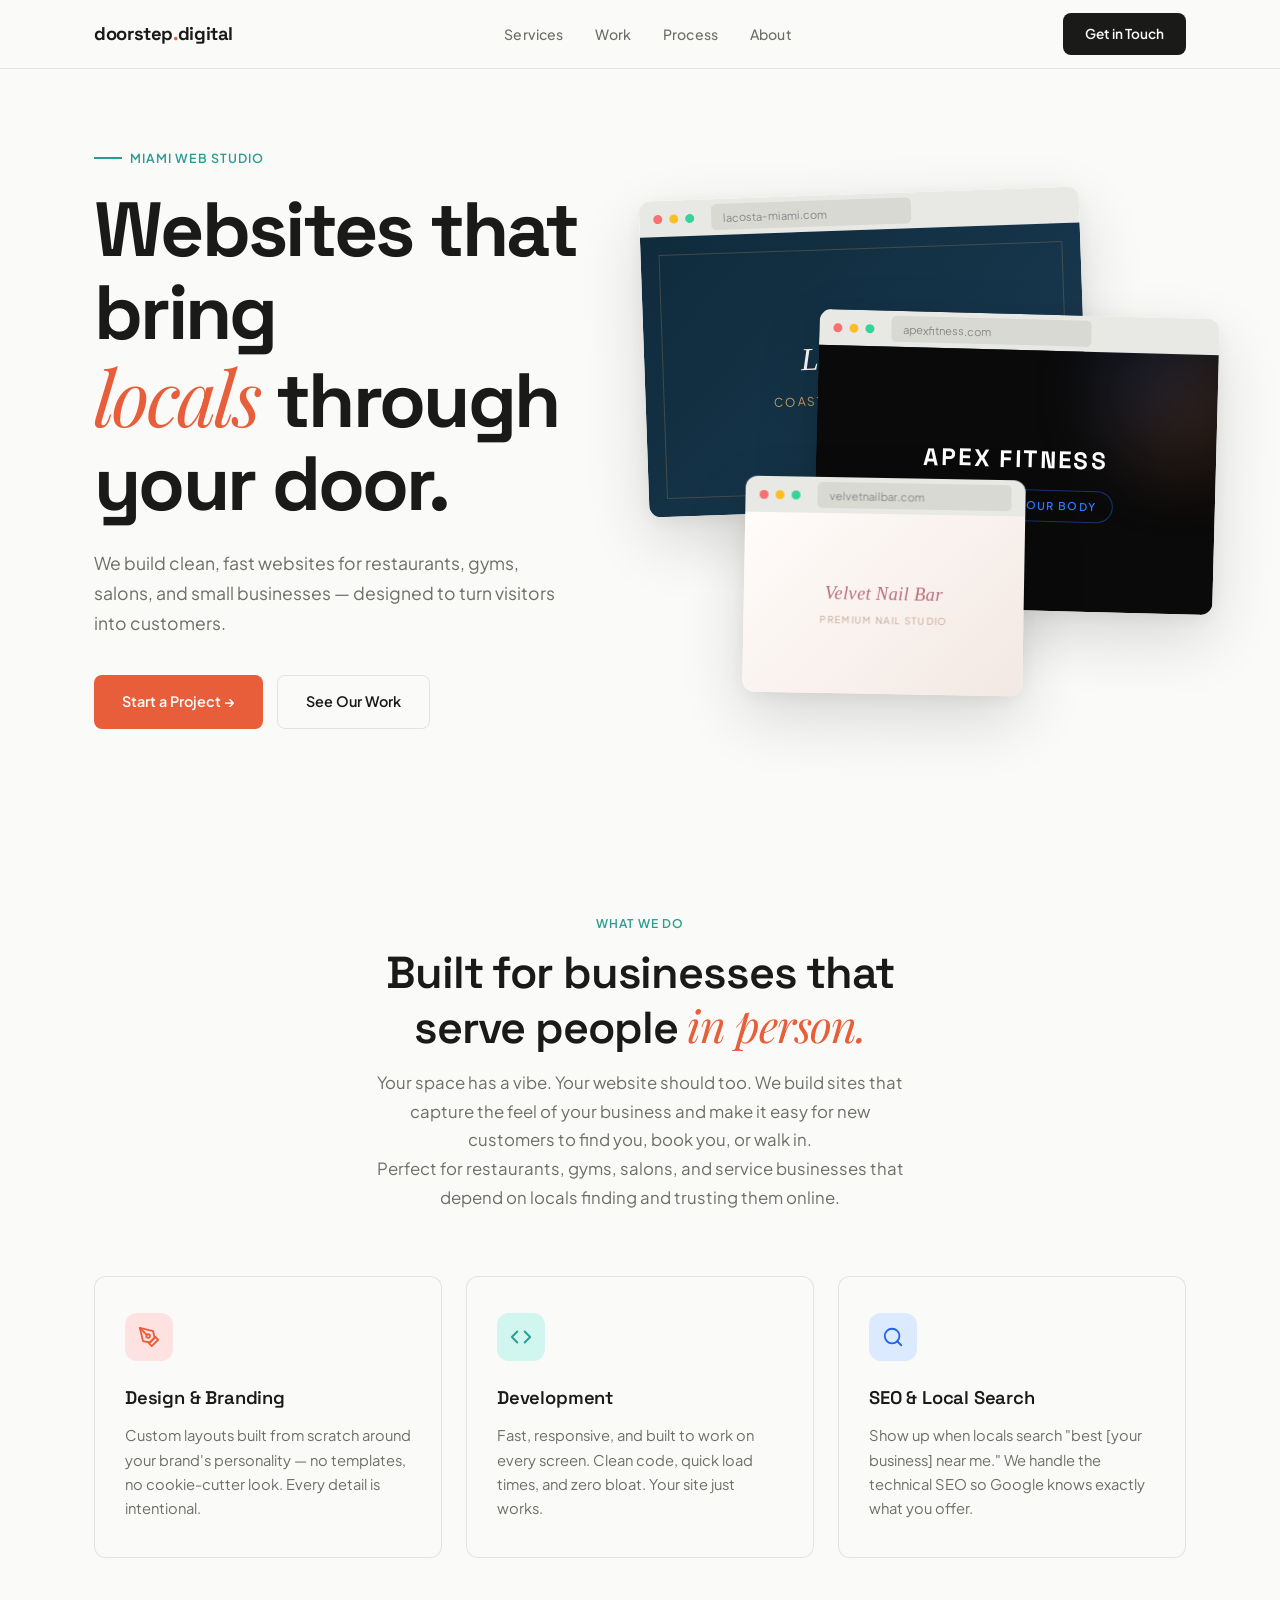
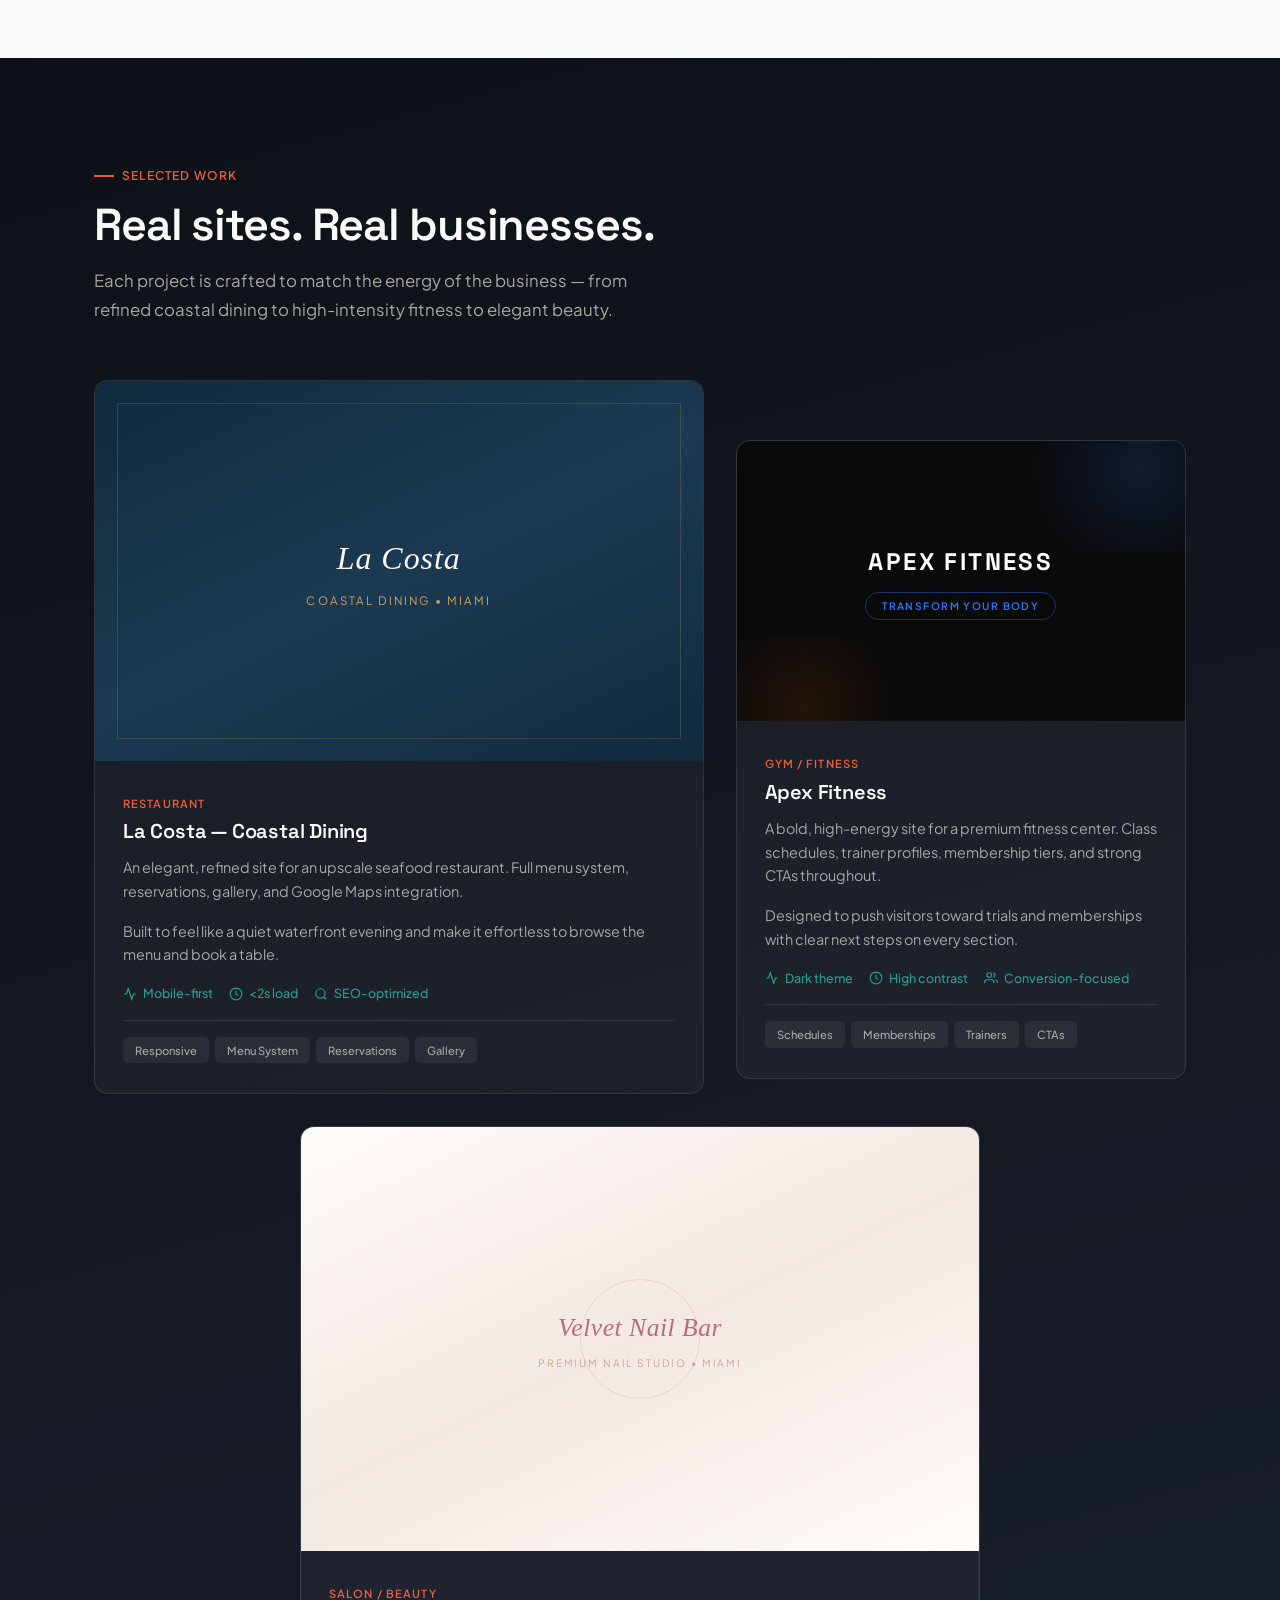
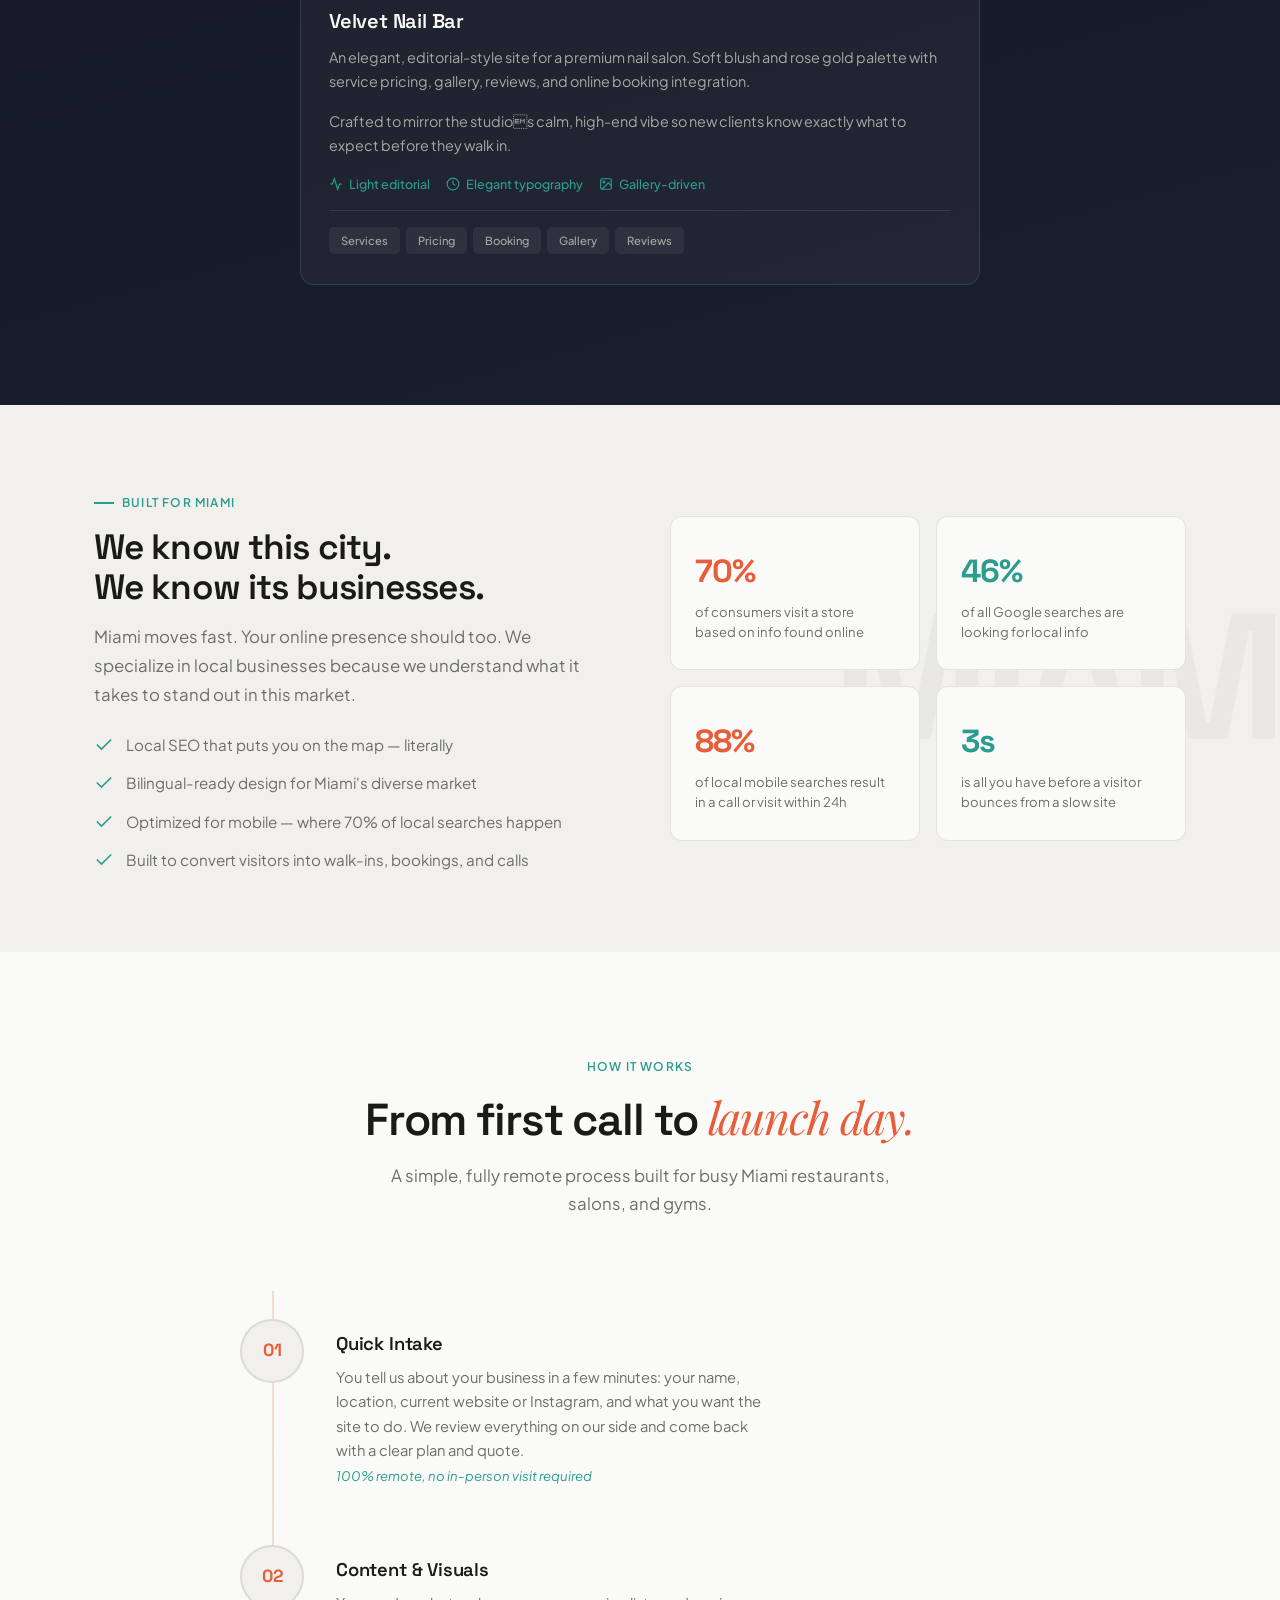
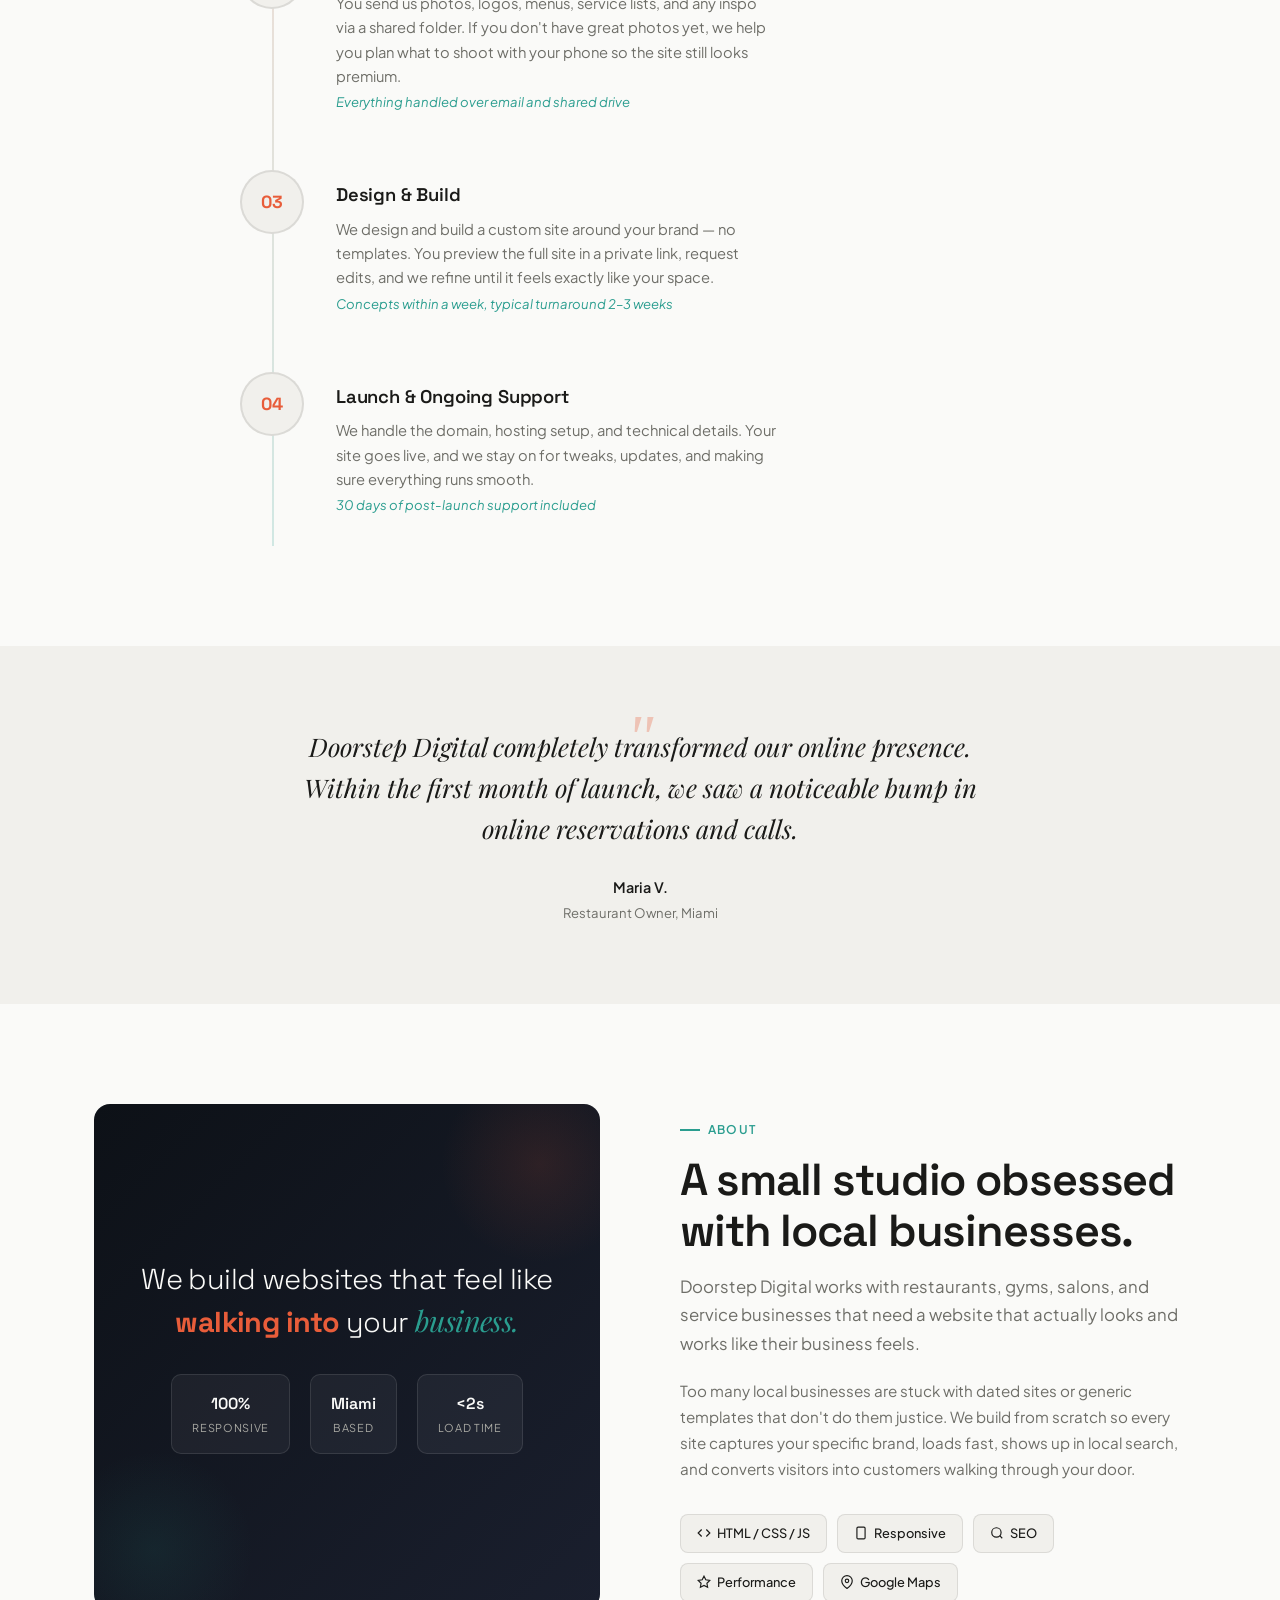
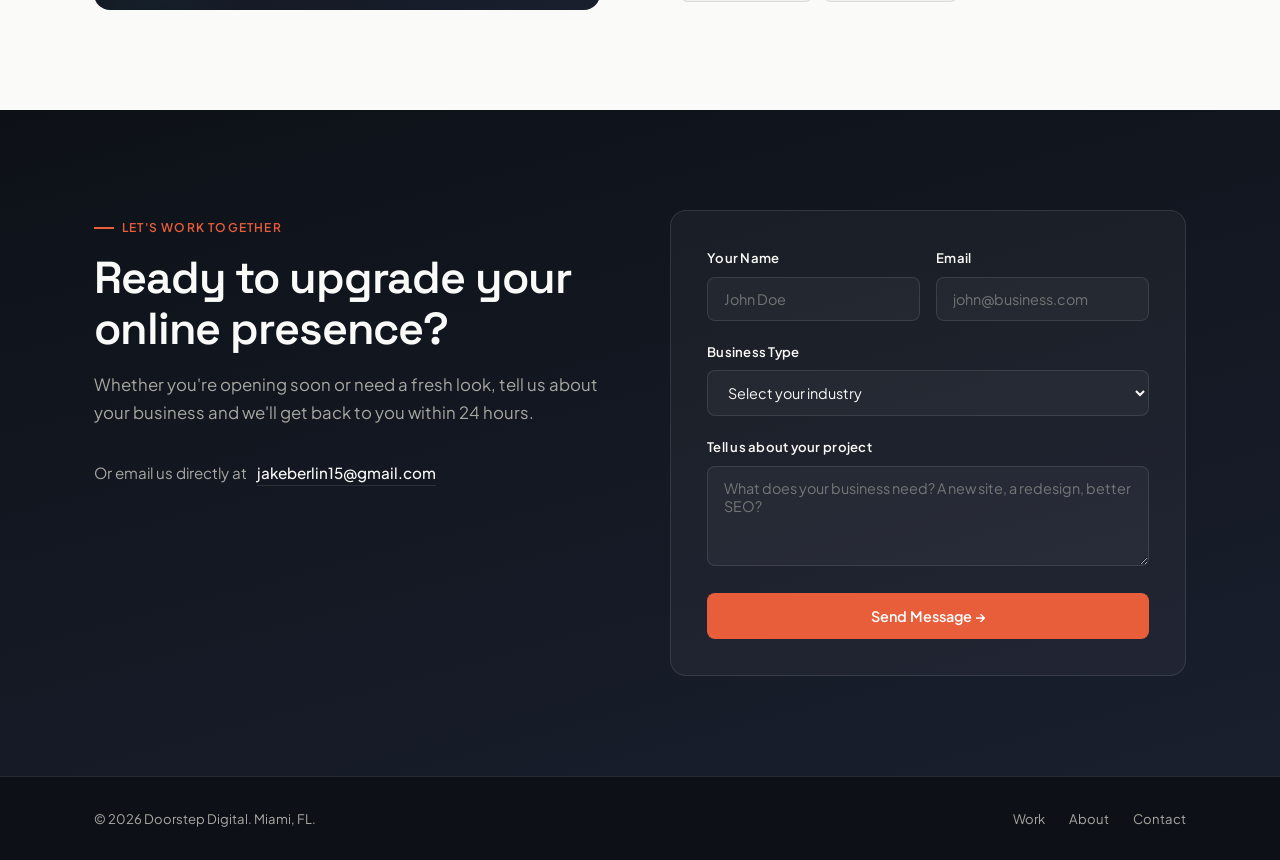
==== commit 6d42043a: "Make process remote-first and async" ====
--- a/index.html
+++ b/index.html
@@ -1459,39 +1459,39 @@
       <div class="process-header fade-up">
         <span class="section-tag">How It Works</span>
         <h2 class="section-title">From first call to <em style="font-family: var(--serif); font-weight: 400; color: var(--accent);">launch day.</em></h2>
-        <p class="section-desc">A straightforward process that keeps you in the loop without drowning you in decisions.</p>
+        <p class="section-desc">A simple, fully remote process built for busy Miami restaurants, salons, and gyms.</p>
       </div>
       <div class="process-timeline">
         <div class="timeline-item fade-up" style="transition-delay: 0ms;">
           <div class="timeline-num">01</div>
           <div class="timeline-body">
-            <h3>Discovery</h3>
-            <p>We talk about your business, your customers, and what your site needs to do. We visit your space, understand the vibe, and do the research.</p>
-            <span class="timeline-detail">Usually a 30-minute call or coffee meetup</span>
+            <h3>Quick Intake</h3>
+            <p>You tell us about your business in a few minutes: your name, location, current website or Instagram, and what you want the site to do. We review everything on our side and come back with a clear plan and quote.</p>
+            <span class="timeline-detail">100% remote, no in-person visit required</span>
           </div>
         </div>
         <div class="timeline-item fade-up" style="transition-delay: 120ms;">
           <div class="timeline-num">02</div>
           <div class="timeline-body">
-            <h3>Design</h3>
-            <p>We create mockups based on your brand. You see the full layout before a single line of code is written. We iterate until it feels right.</p>
-            <span class="timeline-detail">You'll see concepts within a week</span>
+            <h3>Content & Visuals</h3>
+            <p>You send us photos, logos, menus, service lists, and any inspo via a shared folder. If you don't have great photos yet, we help you plan what to shoot with your phone so the site still looks premium.</p>
+            <span class="timeline-detail">Everything handled over email and shared drive</span>
           </div>
         </div>
         <div class="timeline-item fade-up" style="transition-delay: 240ms;">
           <div class="timeline-num">03</div>
           <div class="timeline-body">
-            <h3>Build</h3>
-            <p>Clean, fast code. Responsive on every device. We handle hosting setup, domain, and all the technical stuff so you don't have to.</p>
-            <span class="timeline-detail">2-3 weeks typical turnaround</span>
+            <h3>Design & Build</h3>
+            <p>We design and build a custom site around your brand — no templates. You preview the full site in a private link, request edits, and we refine until it feels exactly like your space.</p>
+            <span class="timeline-detail">Concepts within a week, typical turnaround 2–3 weeks</span>
           </div>
         </div>
         <div class="timeline-item fade-up" style="transition-delay: 360ms;">
           <div class="timeline-num">04</div>
           <div class="timeline-body">
-            <h3>Launch & Support</h3>
-            <p>Your site goes live. We stick around for tweaks, updates, and making sure everything runs smooth. You're never left hanging.</p>
-            <span class="timeline-detail">30 days of free support included</span>
+            <h3>Launch & Ongoing Support</h3>
+            <p>We handle the domain, hosting setup, and technical details. Your site goes live, and we stay on for tweaks, updates, and making sure everything runs smooth.</p>
+            <span class="timeline-detail">30 days of post-launch support included</span>
           </div>
         </div>
       </div>
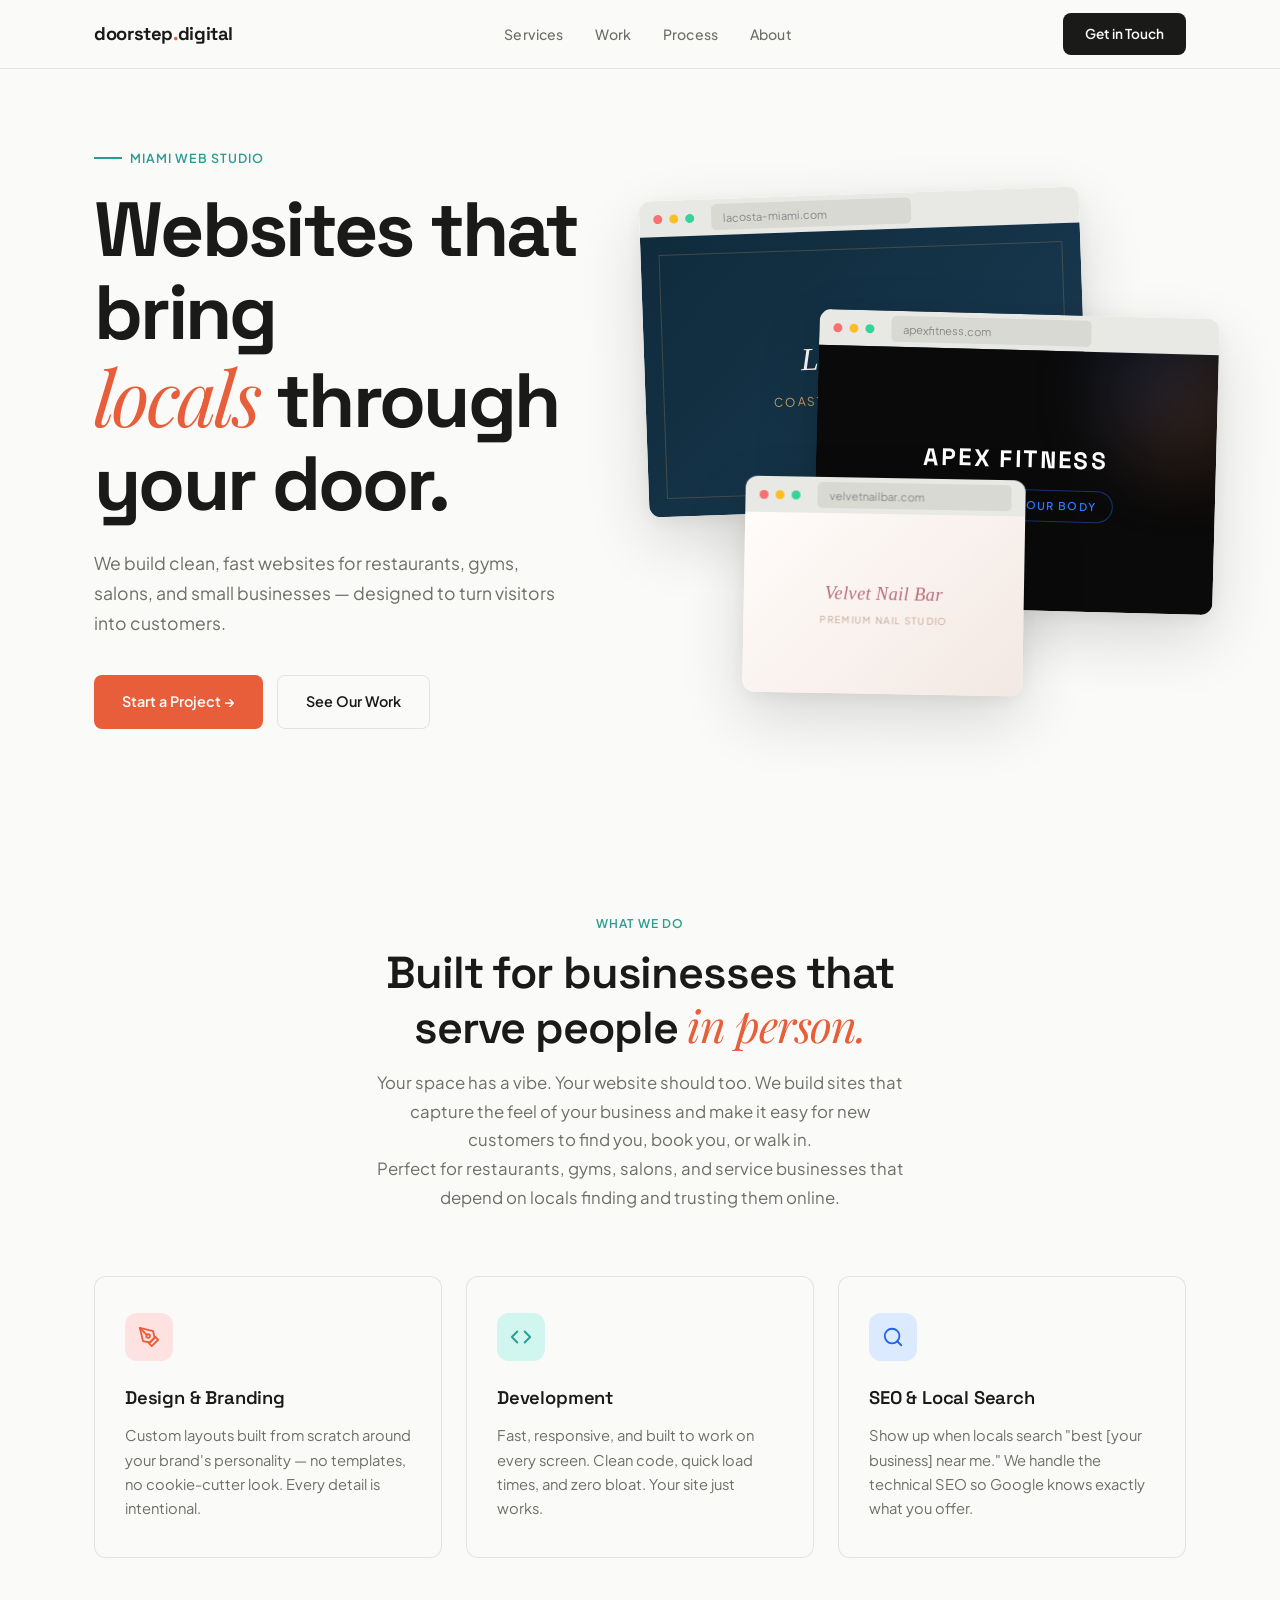
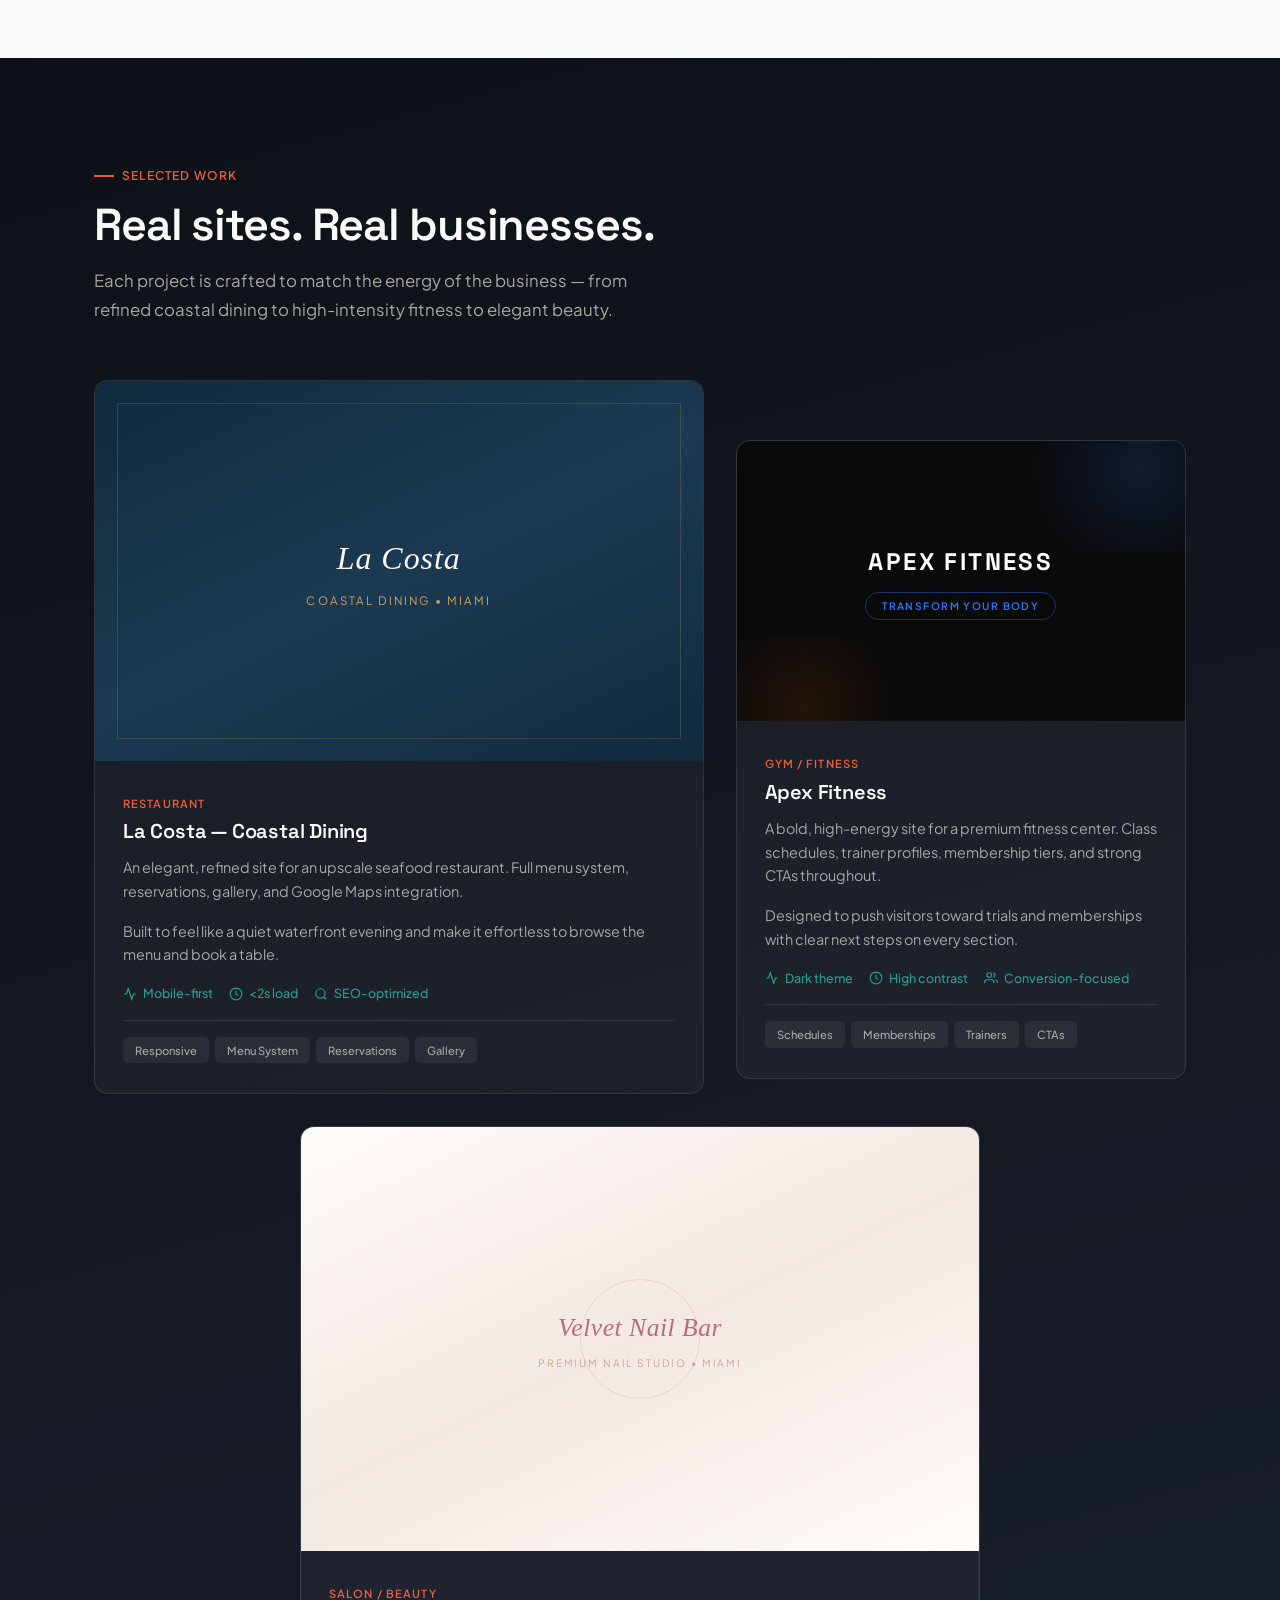
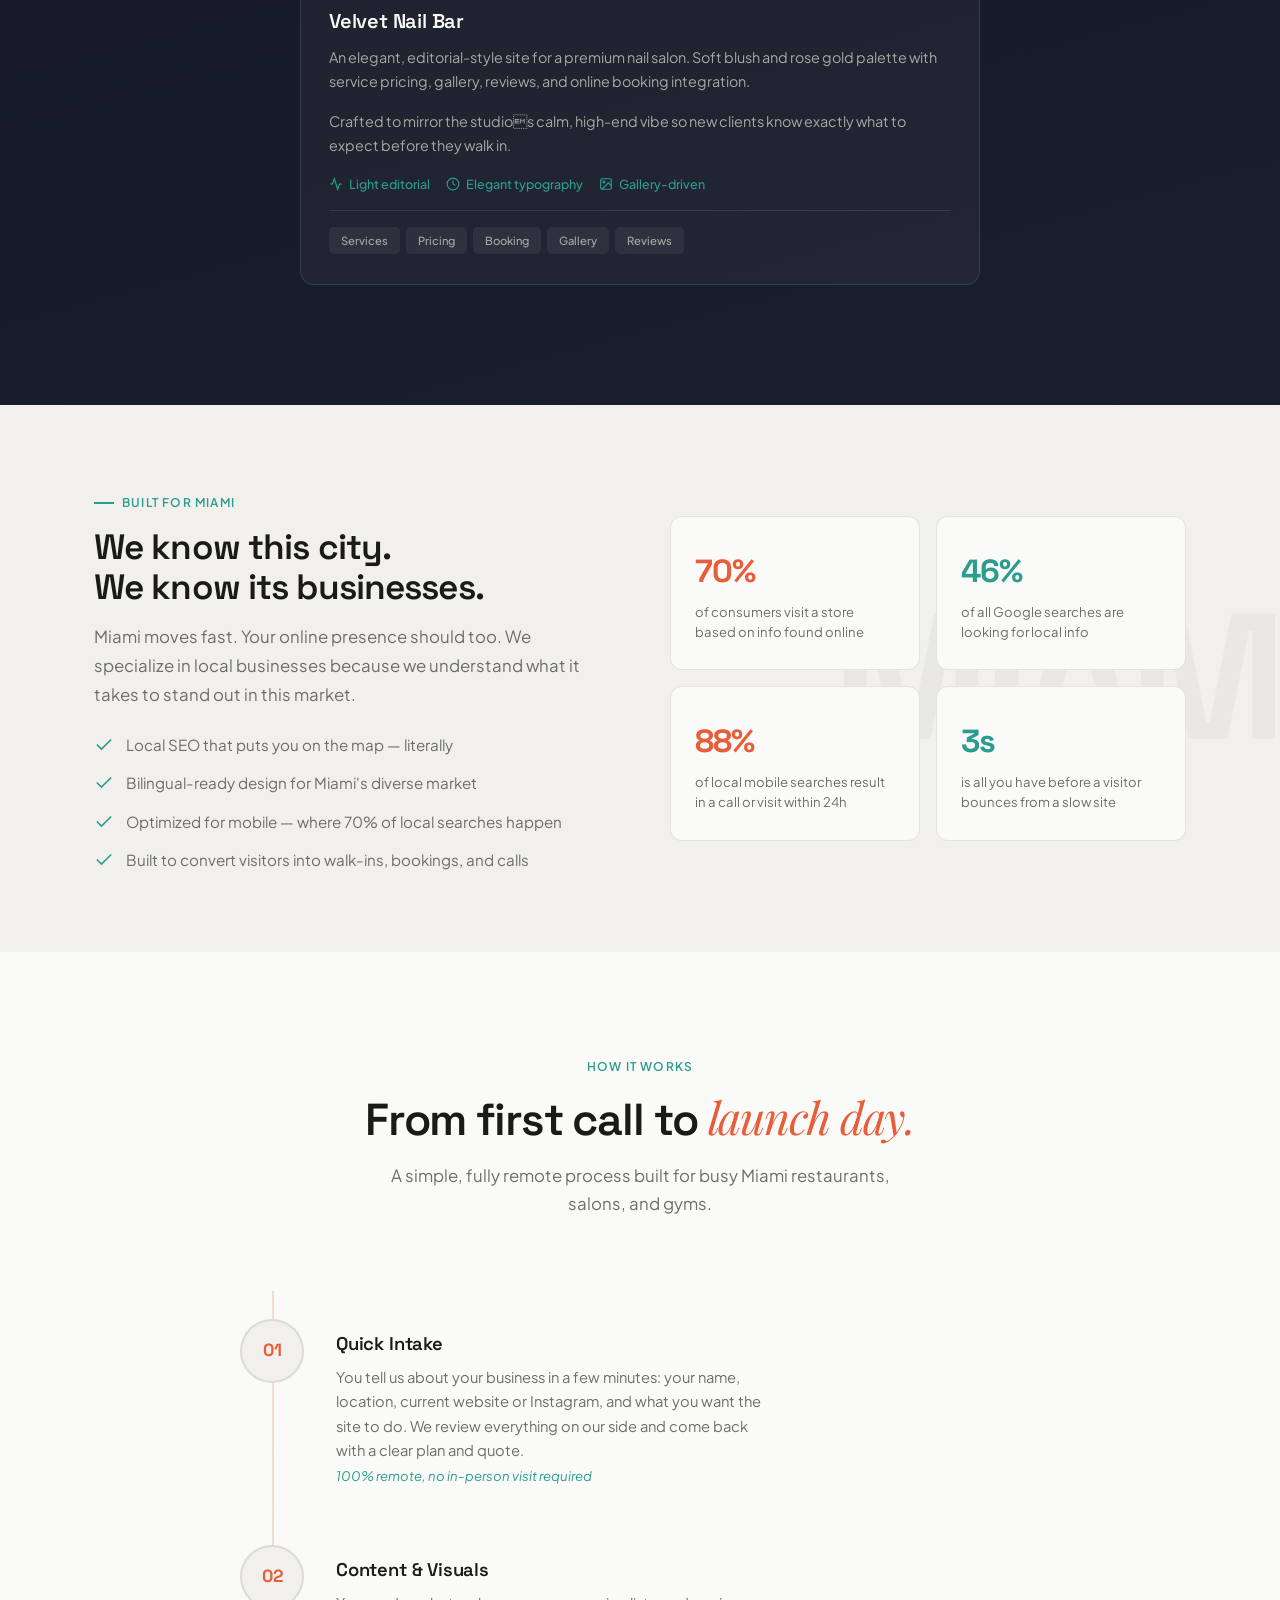
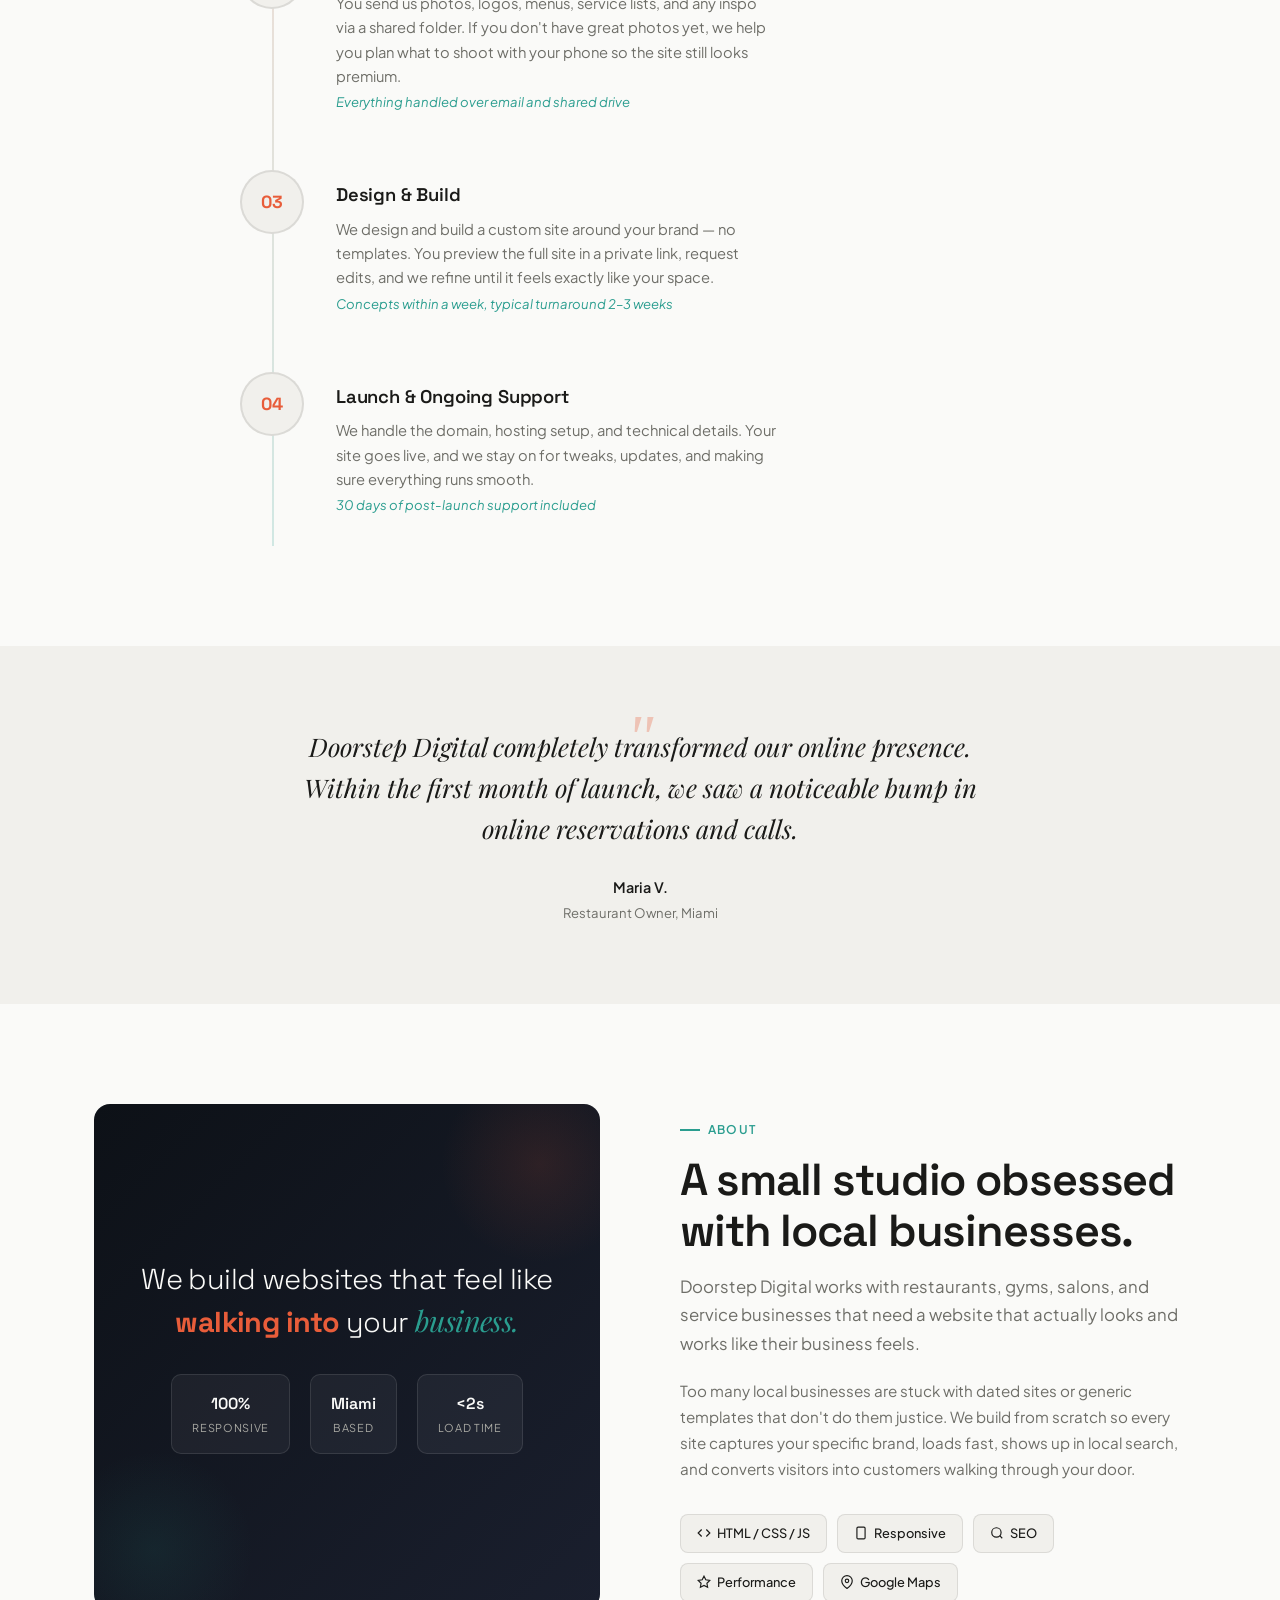
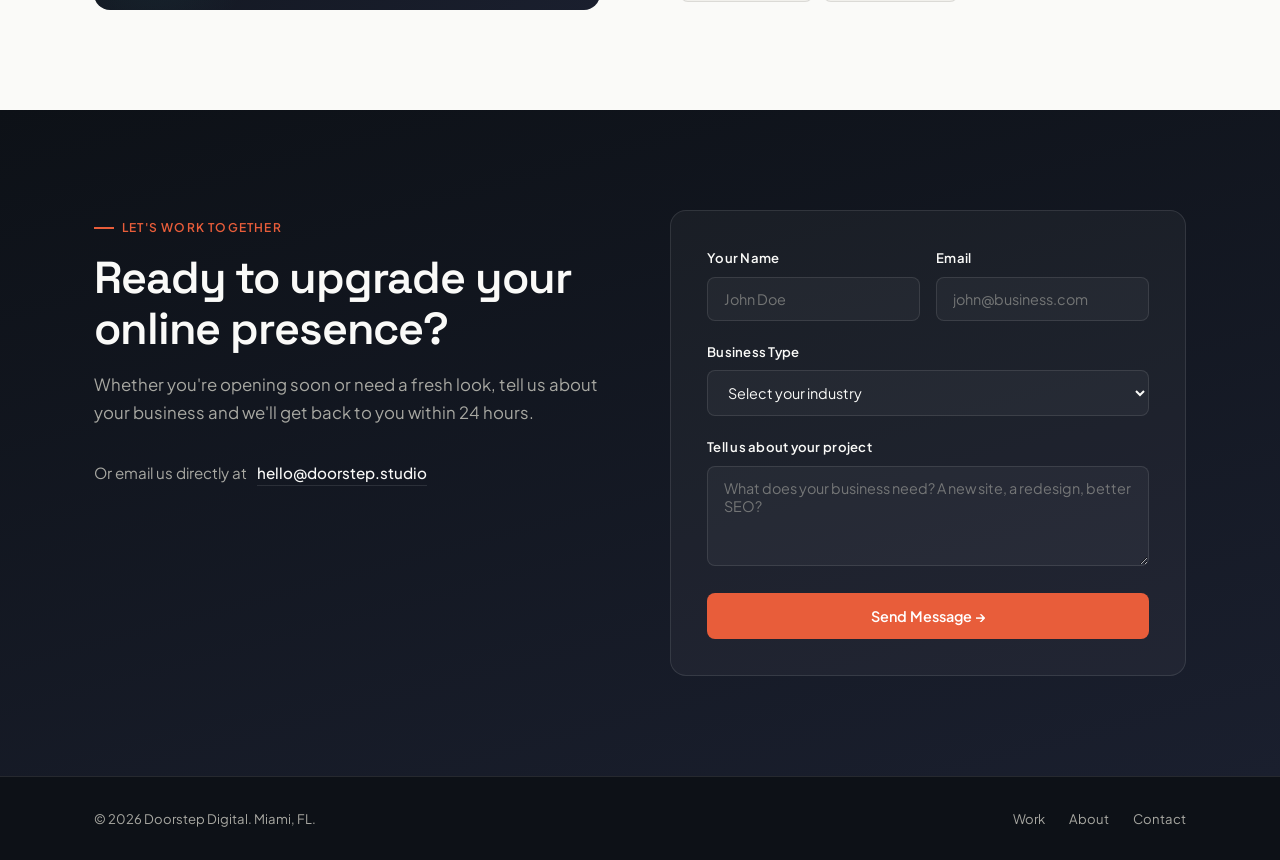
==== commit e90a1039: "Switch site contact email to hello@doorstep.studio" ====
--- a/index.html
+++ b/index.html
@@ -1572,7 +1572,7 @@
         <p class="section-desc">Whether you're opening soon or need a fresh look, tell us about your business and we'll get back to you within 24 hours.</p>
         <div class="cta-email-link">
           <span>Or email us directly at</span>
-          <a href="mailto:jakeberlin15@gmail.com">jakeberlin15@gmail.com</a>
+          <a href="mailto:hello@doorstep.studio">hello@doorstep.studio</a>
         </div>
       </div>
       <form class="contact-form fade-up" style="transition-delay: 150ms;" onsubmit="return handleSubmit(event)">
@@ -1683,7 +1683,7 @@
       const biz = document.getElementById('business').value;
       const msg = document.getElementById('message').value;
       const body = `Name: ${name}%0AEmail: ${email}%0ABusiness: ${biz}%0A%0A${encodeURIComponent(msg)}`;
-      window.location.href = `mailto:jakeberlin15@gmail.com?subject=Website%20Inquiry%20from%20${encodeURIComponent(name)}&body=${body}`;
+      window.location.href = `mailto:hello@doorstep.studio?subject=Website%20Inquiry%20from%20${encodeURIComponent(name)}&body=${body}`;
     }
   </script>
 </body>
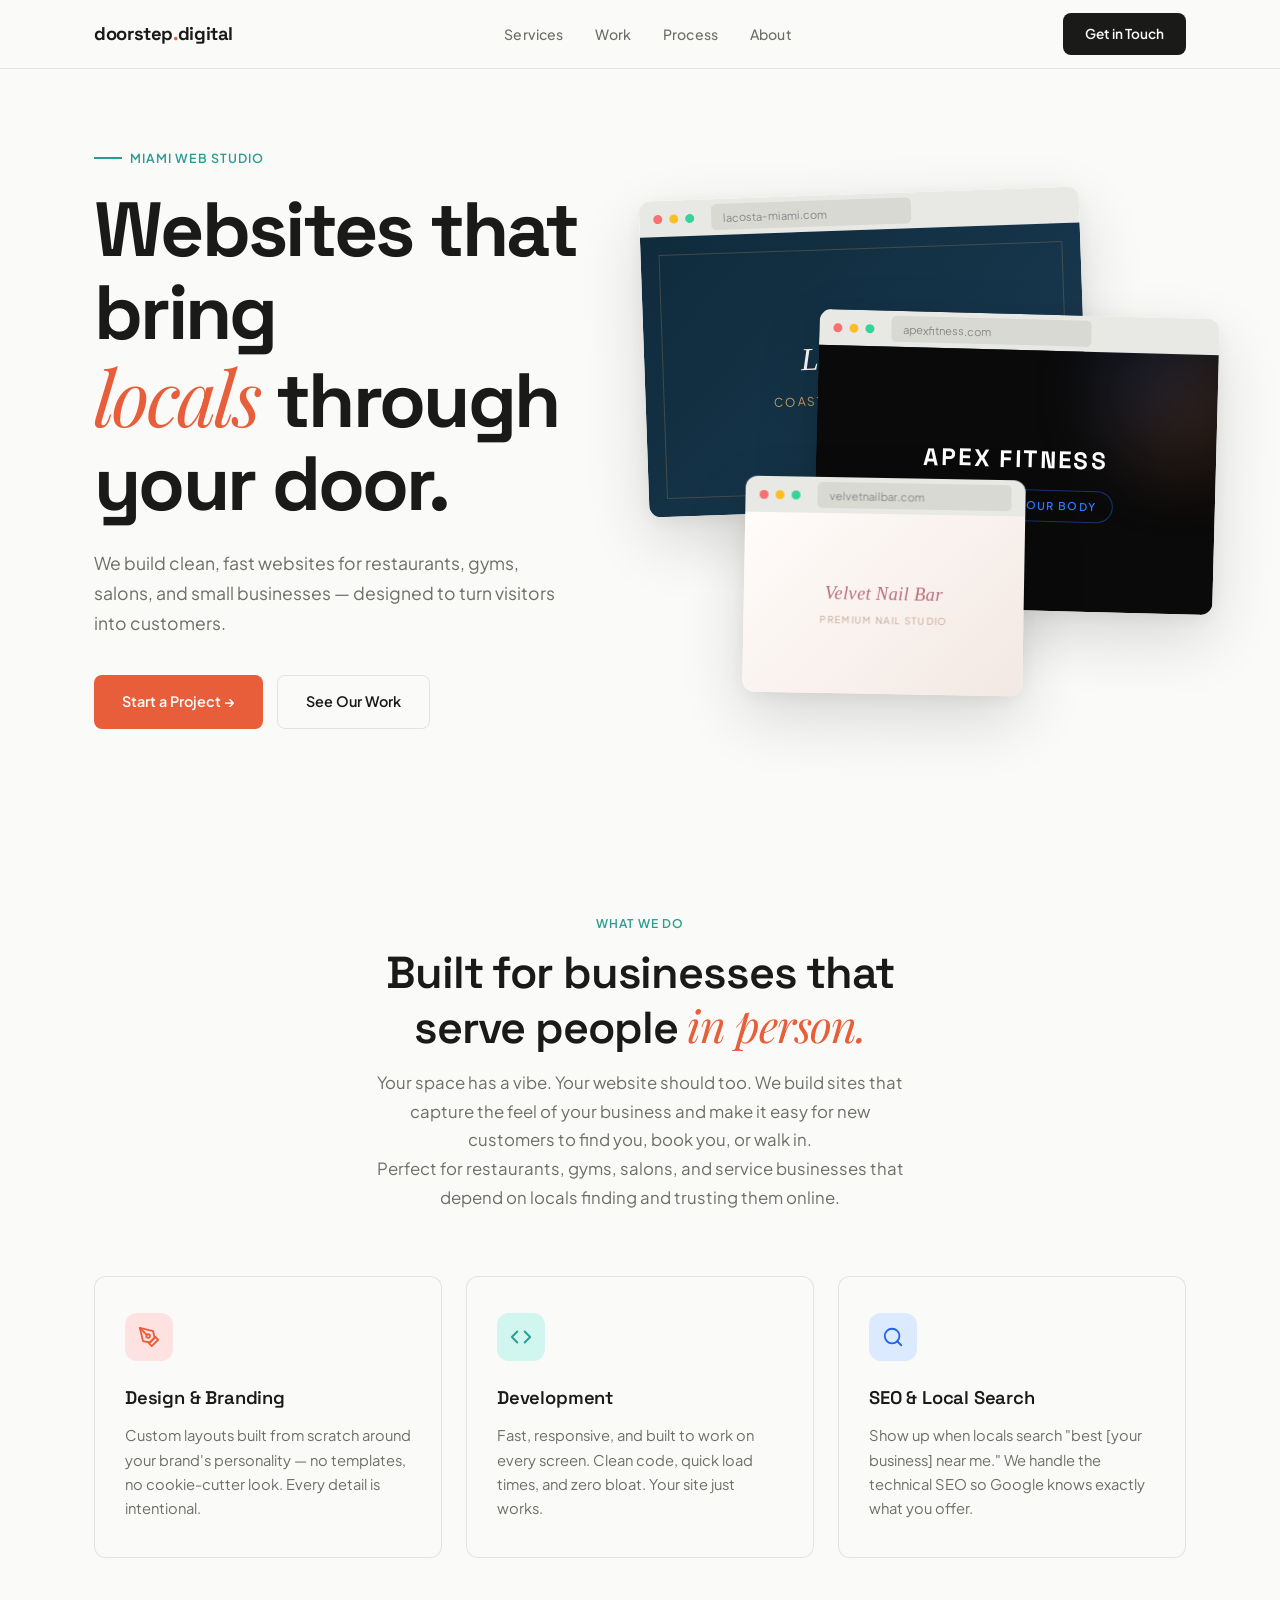
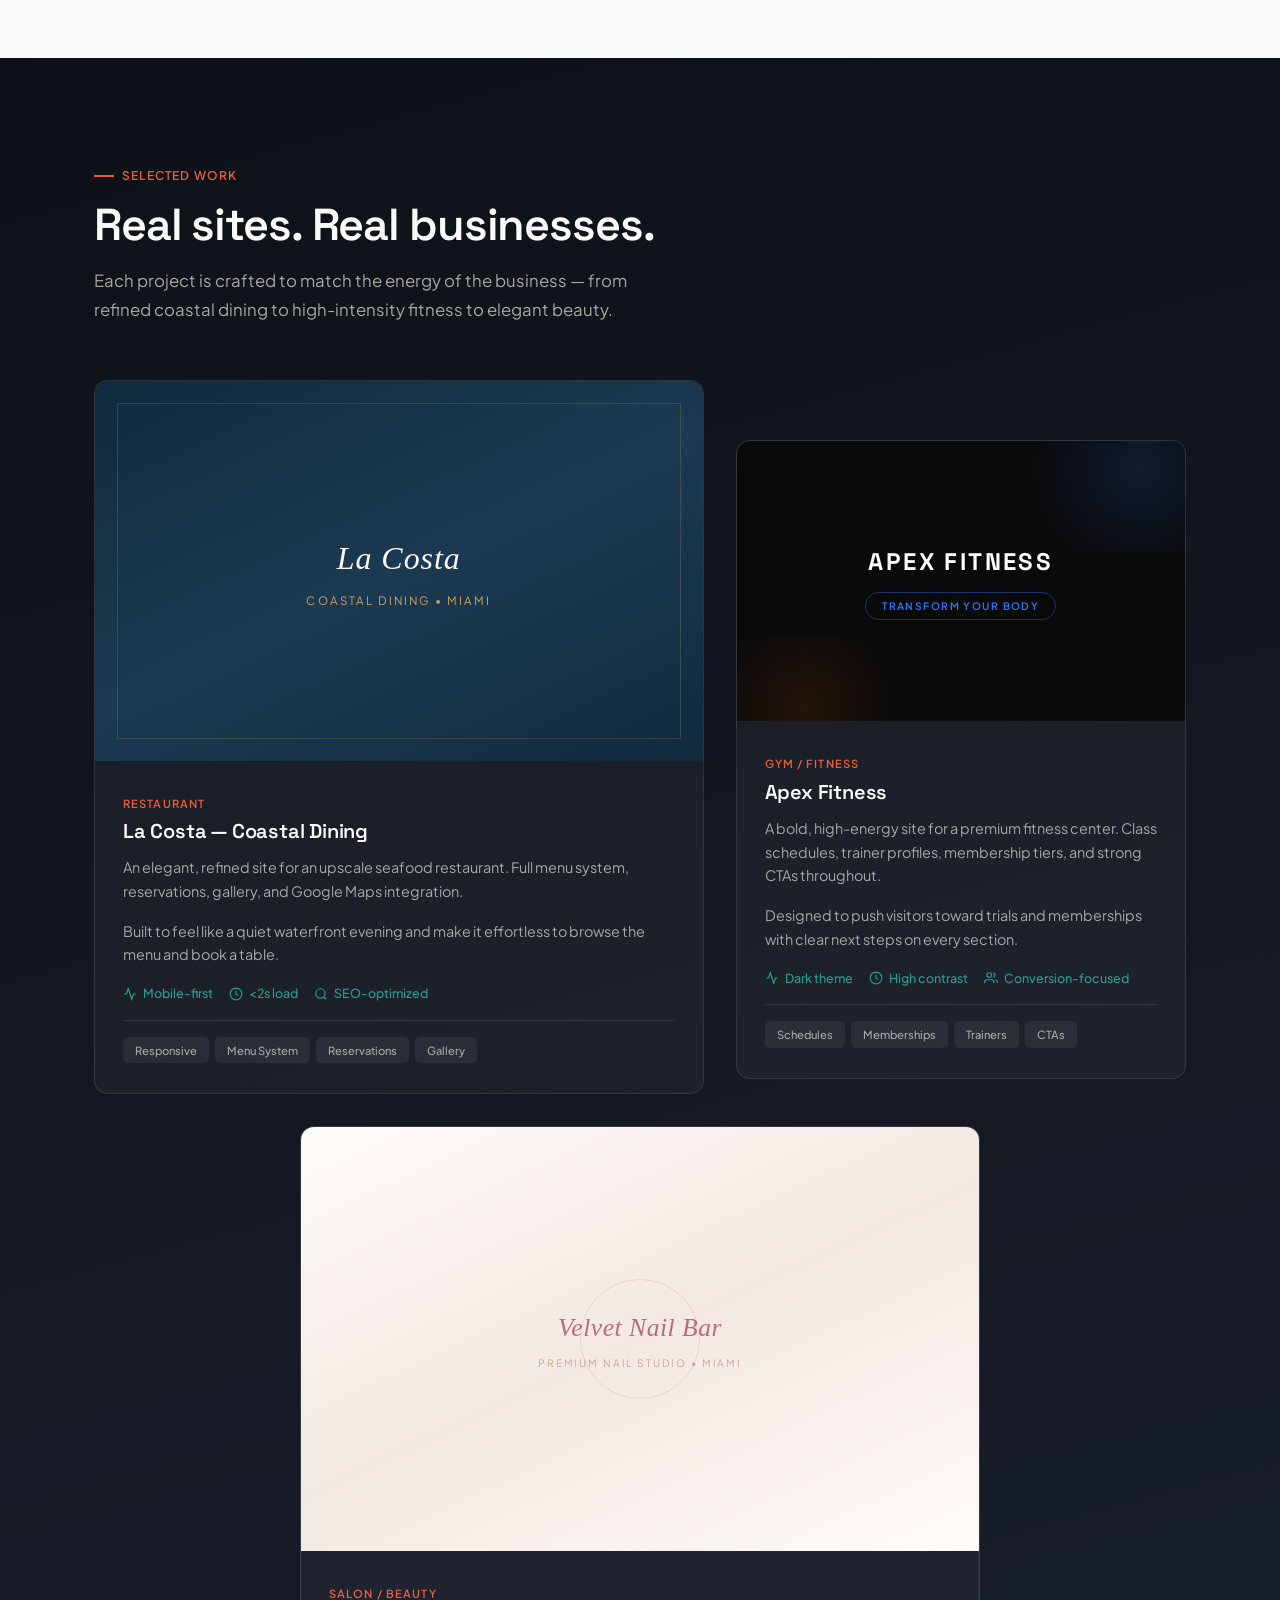
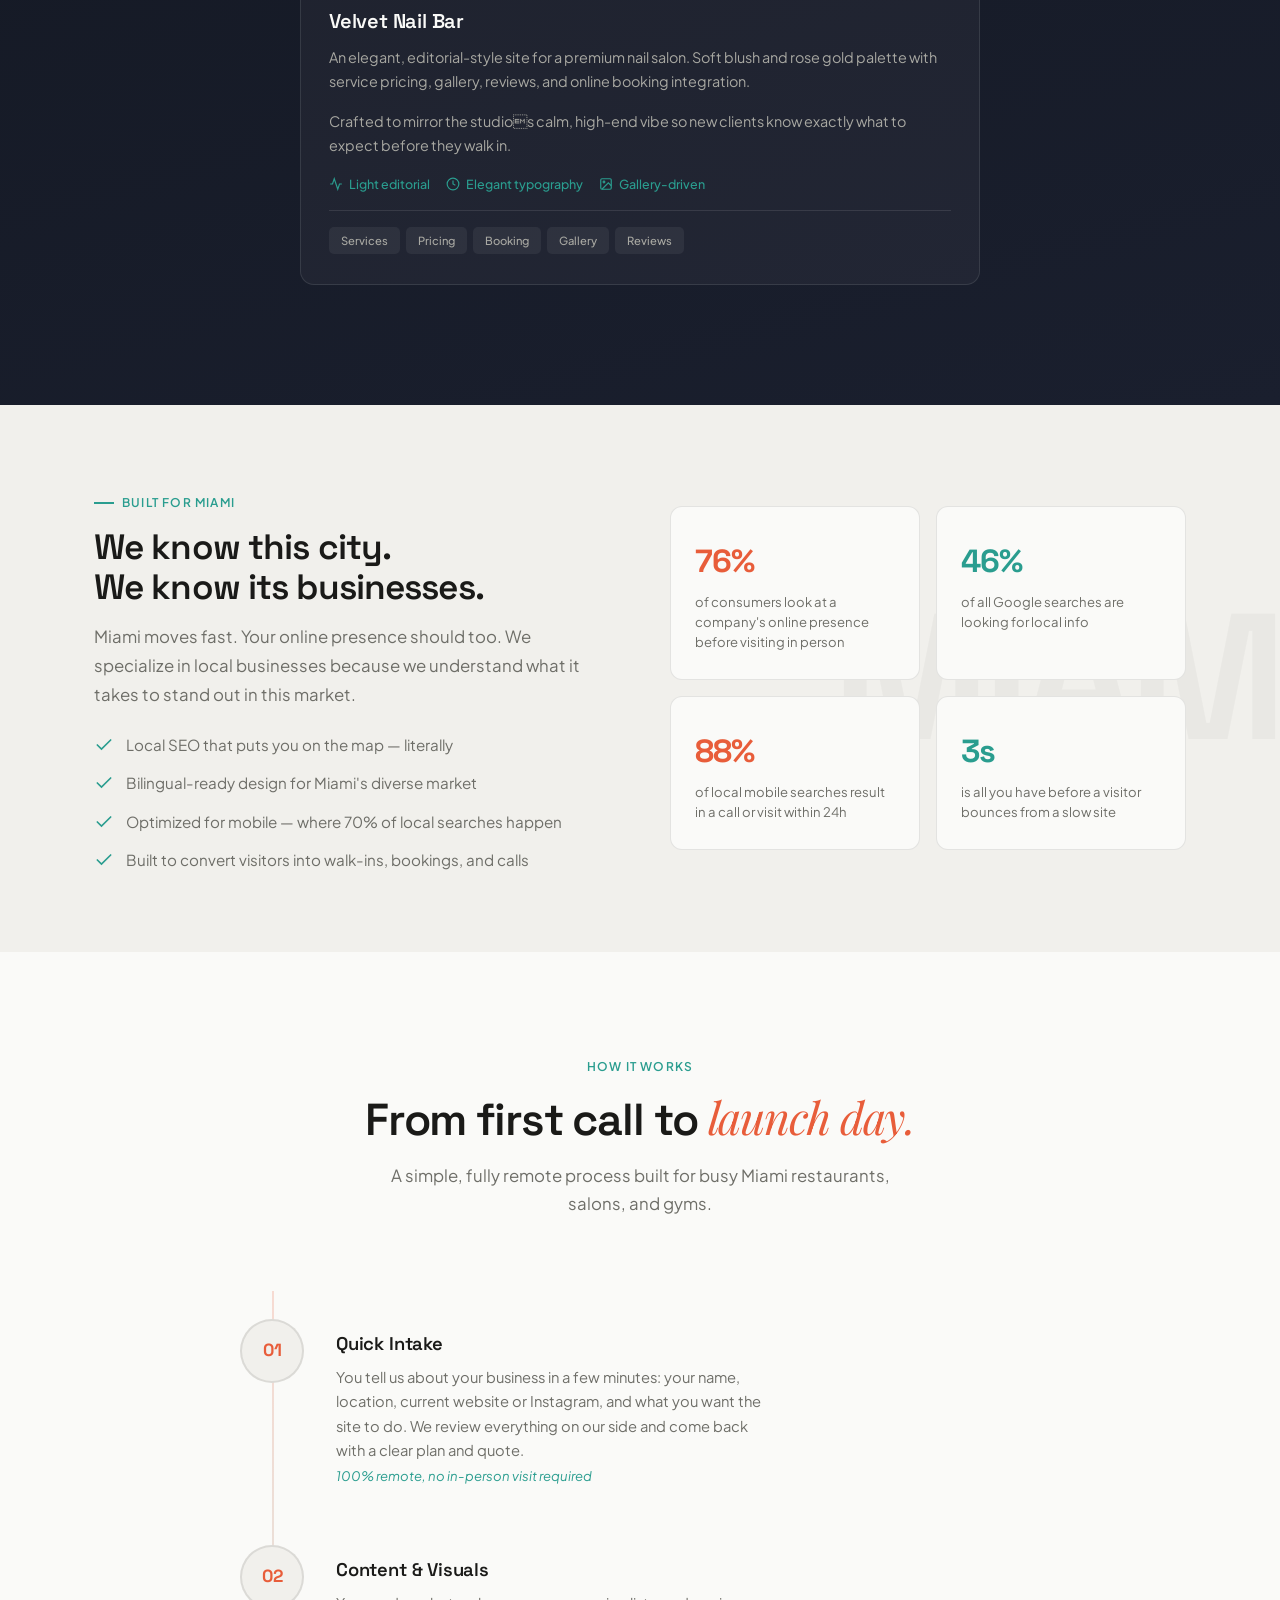
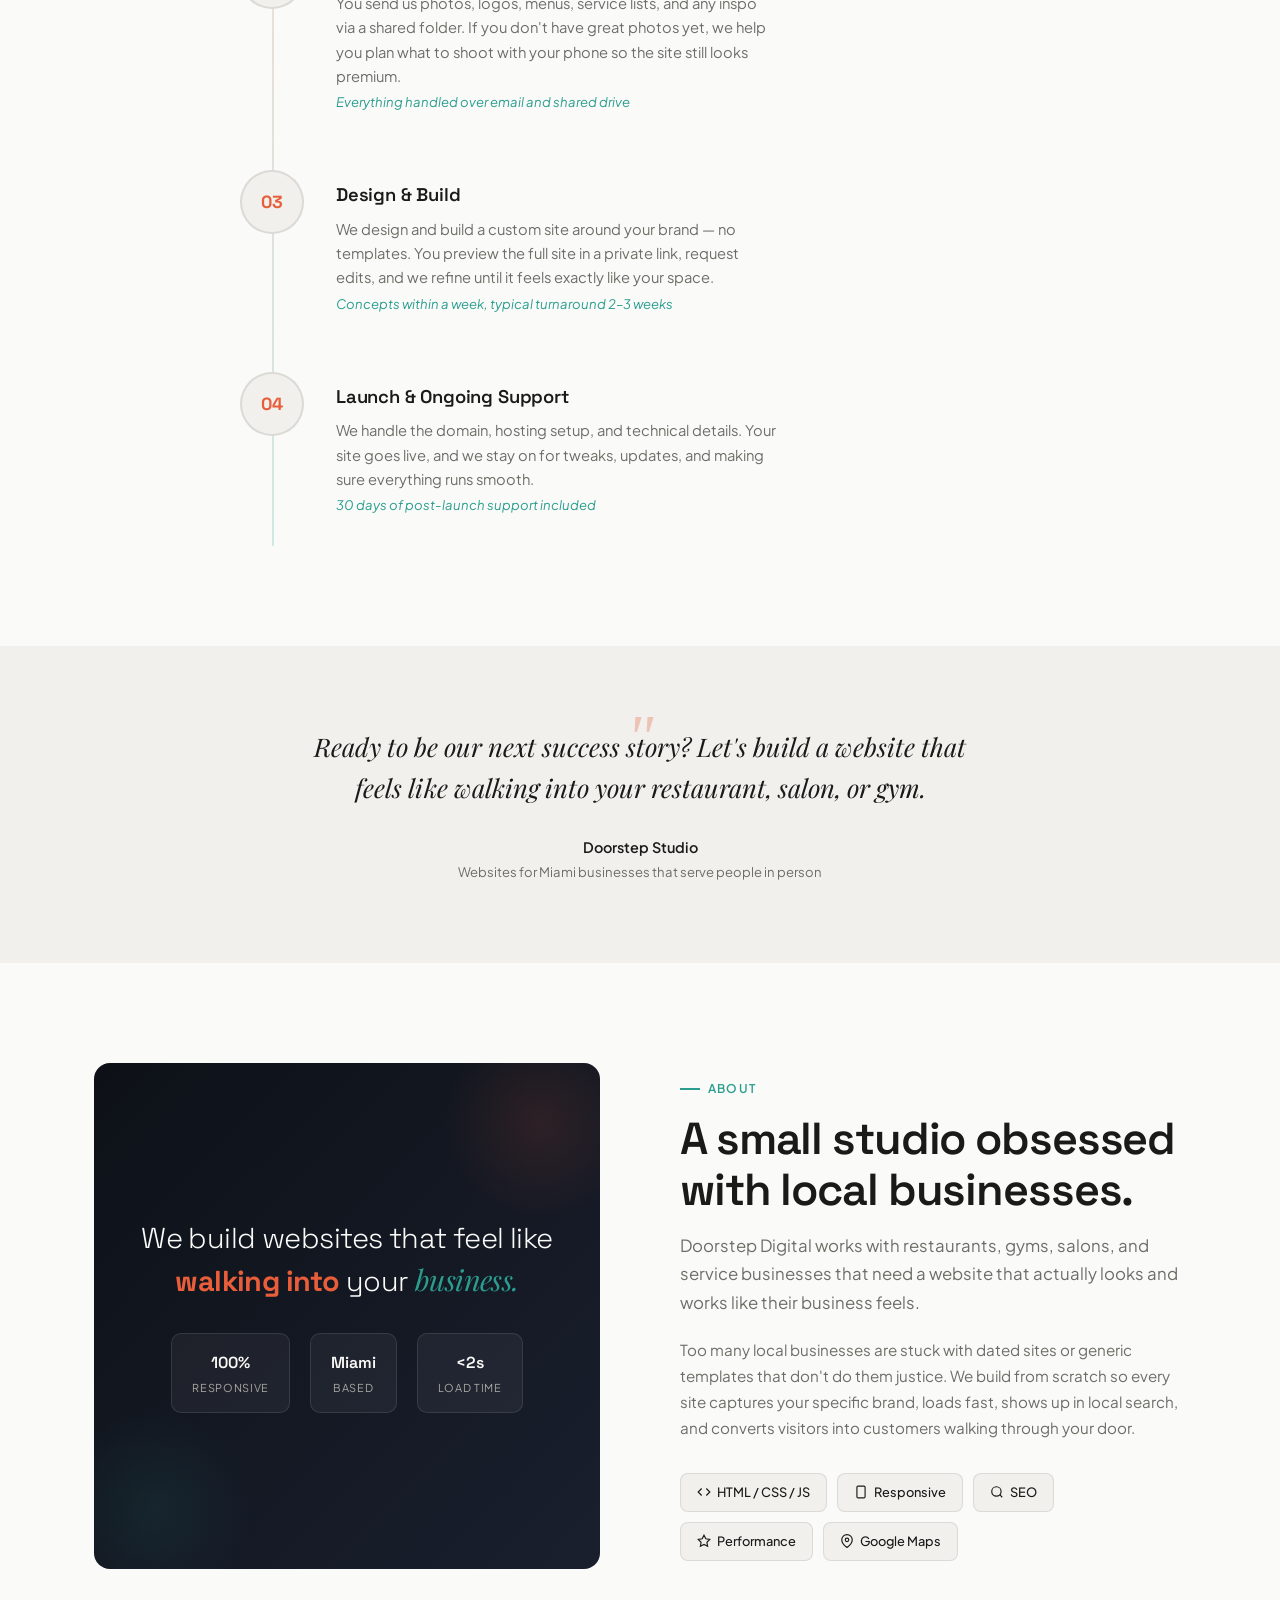
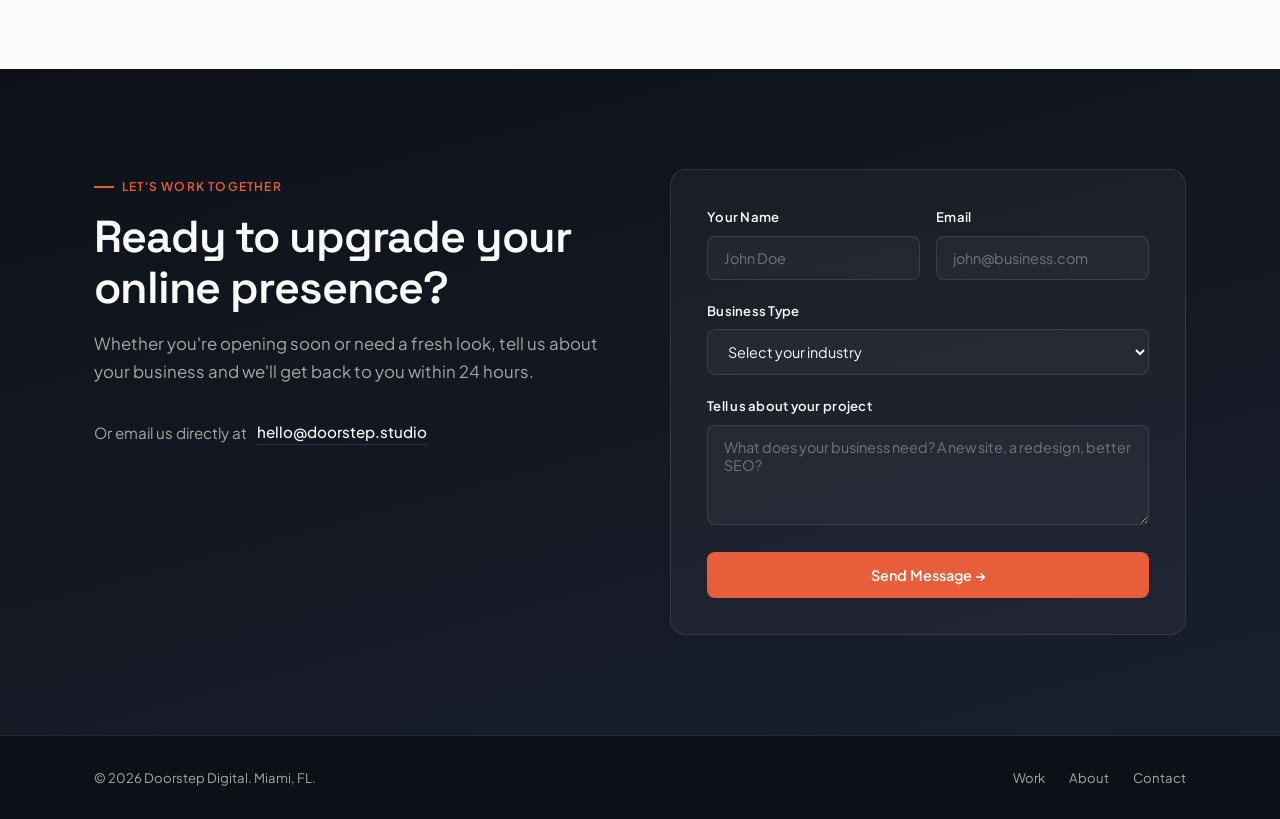
==== commit d8b514a6: "Replace fake testimonial with CTA and update 76% online presence stat" ====
--- a/index.html
+++ b/index.html
@@ -1434,8 +1434,8 @@
       </div>
       <div class="miami-visual slide-right">
         <div class="miami-stat-card fade-up" style="transition-delay: 0ms;">
-          <div class="stat-val accent">70%</div>
-          <div class="stat-desc">of consumers visit a store based on info found online</div>
+          <div class="stat-val accent">76%</div>
+          <div class="stat-desc">of consumers look at a company's online presence before visiting in person</div>
         </div>
         <div class="miami-stat-card fade-up" style="transition-delay: 120ms;">
           <div class="stat-val teal">46%</div>
@@ -1498,14 +1498,14 @@
     </div>
   </section>
 
-  <!-- Testimonial -->
+  <!-- Testimonial / CTA Strip -->
   <section class="testimonial">
     <div class="container fade-up">
       <div class="testimonial-quote">
-        Doorstep Digital completely transformed our online presence. Within the first month of launch, we saw a noticeable bump in online reservations and calls.
+        Ready to be our next success story? Let's build a website that feels like walking into your restaurant, salon, or gym.
       </div>
-      <div class="testimonial-author">Maria V.</div>
-      <div class="testimonial-role">Restaurant Owner, Miami</div>
+      <div class="testimonial-author">Doorstep Studio</div>
+      <div class="testimonial-role">Websites for Miami businesses that serve people in person</div>
     </div>
   </section>
 
